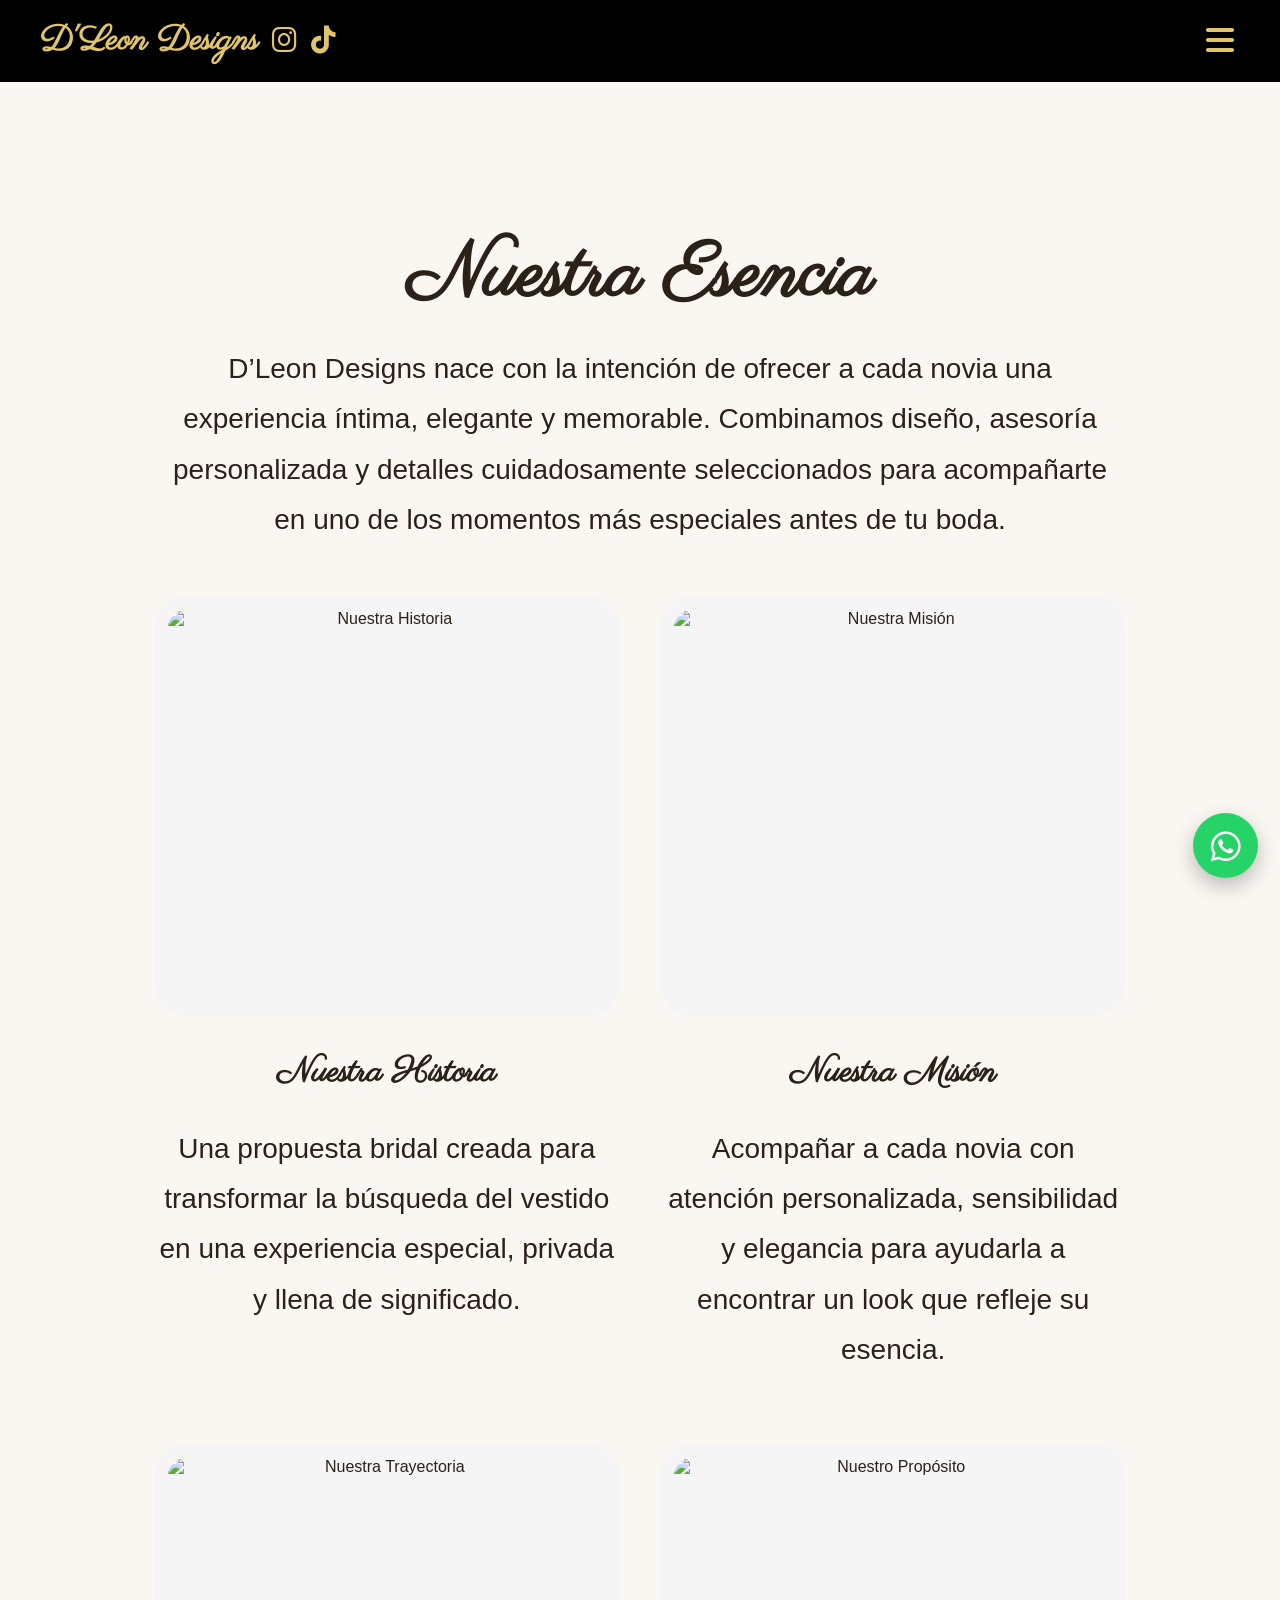
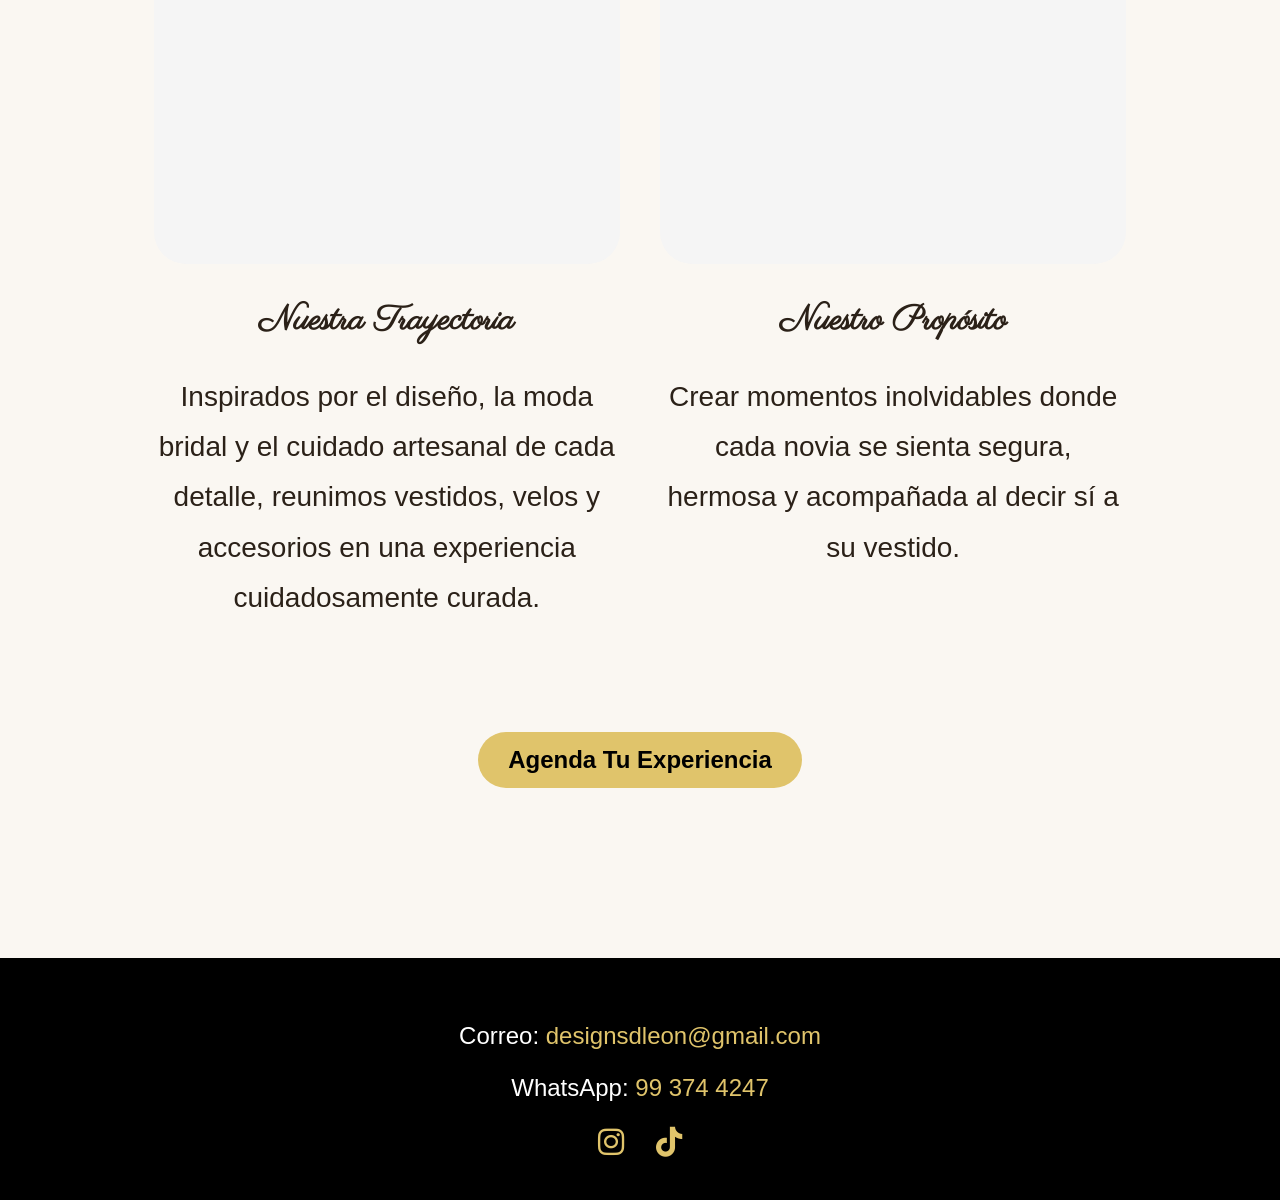
==== about.html @ bb973380 "Create about.html" ====
<!DOCTYPE html>
<html lang="es">
<head>

  <title>Nuestra Esencia | D'Leon Designs</title>

  <link rel="stylesheet" href="style.css">

  <link href="https://fonts.googleapis.com/css2?family=Great+Vibes&family=Parisienne&display=swap" rel="stylesheet">

  <link rel="stylesheet"
  href="https://cdnjs.cloudflare.com/ajax/libs/font-awesome/6.5.1/css/all.min.css">

  <link rel="icon"
  href='data:image/svg+xml,<svg xmlns="http://www.w3.org/2000/svg" viewBox="0 0 100 100"><text y=".9em" font-size="90">💍</text></svg>'>

</head>

<body>

<nav>

  <div class="logo-area">

    <a href="index.html" class="logo">D'Leon Designs</a>

    <a class="top-social-icon"
       href="https://www.instagram.com/designsdleon/"
       target="_blank">

      <i class="fa-brands fa-instagram"></i>
    </a>

    <a class="top-social-icon"
       href="https://www.tiktok.com/@dleondesigns"
       target="_blank">

      <i class="fa-brands fa-tiktok"></i>
    </a>

  </div>

  <button class="menu-toggle" onclick="toggleMenu()">
    <i class="fa-solid fa-bars"></i>
  </button>

  <div class="nav-menu" id="navMenu">
    <a href="dresses.html">Vestidos</a>
    <a href="veils.html">Velos</a>
    <a href="accessories.html">Accesorios</a>
    <a href="services.html">Servicios</a>
    <a href="about.html">Nuestra Esencia</a>
    <a href="contact.html">Contacto</a>
  </div>

</nav>

<section class="section">

  <h1>Nuestra Esencia</h1>

  <p style="max-width: 950px; margin: 0 auto 50px auto;">

    D’Leon Designs nace con la intención de ofrecer a cada novia una experiencia íntima,
    elegante y memorable. Combinamos diseño, asesoría personalizada y detalles cuidadosamente
    seleccionados para acompañarte en uno de los momentos más especiales antes de tu boda.

  </p>

  <div class="grid">

    <!-- HISTORIA -->

    <div class="card">

      <img src="images/historia.jpg"
           class="home-card-img"
           alt="Nuestra Historia">

      <h3>Nuestra Historia</h3>

      <p>
        Una propuesta bridal creada para transformar la búsqueda del vestido
        en una experiencia especial, privada y llena de significado.
      </p>

    </div>

    <!-- MISION -->

    <div class="card">

      <img src="images/mision.jpg"
           class="home-card-img"
           alt="Nuestra Misión">

      <h3>Nuestra Misión</h3>

      <p>
        Acompañar a cada novia con atención personalizada, sensibilidad y elegancia
        para ayudarla a encontrar un look que refleje su esencia.
      </p>

    </div>

    <!-- TRAYECTORIA -->

    <div class="card">

      <img src="images/trayectoria.jpg"
           class="home-card-img"
           alt="Nuestra Trayectoria">

      <h3>Nuestra Trayectoria</h3>

      <p>
        Inspirados por el diseño, la moda bridal y el cuidado artesanal de cada detalle,
        reunimos vestidos, velos y accesorios en una experiencia cuidadosamente curada.
      </p>

    </div>

    <!-- PROPOSITO -->

    <div class="card">

      <img src="images/proposito.jpg"
           class="home-card-img"
           alt="Nuestro Propósito">

      <h3>Nuestro Propósito</h3>

      <p>
        Crear momentos inolvidables donde cada novia se sienta segura,
        hermosa y acompañada al decir sí a su vestido.
      </p>

    </div>

  </div>

  <div style="margin-top: 70px;">

    <a class="btn"
       href="services.html">

      Agenda Tu Experiencia
    </a>

  </div>

</section>

<footer>

  <p>
    Correo:
    <a href="mailto:designsdleon@gmail.com">
      designsdleon@gmail.com
    </a>
  </p>

  <p>
    WhatsApp:
    <a href="https://wa.me/593993744247?text=Hola%2C%20estoy%20interesada%20en%20recibir%20m%C3%A1s%20informaci%C3%B3n%20sobre%20D%27Leon%20Designs."
       target="_blank">

      99 374 4247
    </a>
  </p>

  <div class="footer-socials">

    <a href="https://www.instagram.com/designsdleon/"
       target="_blank">

      <i class="fa-brands fa-instagram"></i>
    </a>

    <a href="https://www.tiktok.com/@dleondesigns"
       target="_blank">

      <i class="fa-brands fa-tiktok"></i>
    </a>

  </div>

</footer>

<a class="floating-whatsapp"
   href="https://wa.me/593993744247?text=Hola%2C%20estoy%20interesada%20en%20recibir%20m%C3%A1s%20informaci%C3%B3n%20sobre%20D%27Leon%20Designs."
   target="_blank">

  <i class="fa-brands fa-whatsapp"></i>

</a>

<script>
  function toggleMenu() {
    document.getElementById("navMenu").classList.toggle("show-menu");
  }
</script>

</body>
</html>
---- style.css ----
body {
  margin: 0;
  font-family: "Century Gothic", CenturyGothic, AppleGothic, sans-serif;
  background: #faf7f2;
  color: #2b2118;
}

.home-page {
  font-family: "Parisienne", "Great Vibes", cursive;
}

nav {
  background: #000000;
  padding: 18px 40px;
  display: flex;
  justify-content: space-between;
  align-items: center;
  flex-wrap: wrap;
  position: relative;
  z-index: 1000;
}

.logo-area {
  display: flex;
  align-items: center;
  gap: 14px;
}

.logo {
  color: #e0c46b;
  font-size: 34px;
  font-weight: bold;
  font-family: "Parisienne", "Great Vibes", cursive;
  text-decoration: none;
}

.top-social-icon {
  color: #e0c46b;
  font-size: 28px;
  transition: color 0.3s ease;
}

.top-social-icon:hover {
  color: white;
}

.menu-toggle {
  background: none;
  border: none;
  color: #e0c46b;
  font-size: 32px;
  cursor: pointer;
  transition: transform 0.3s ease;
}

.menu-toggle:hover {
  transform: scale(1.08);
}

/* FLOATING POPUP MENU */

.nav-menu {
  display: none;
  position: absolute;
  top: 78px;
  right: 40px;
  background: #000000;
  border: 1px solid #e0c46b;
  border-radius: 24px;
  padding: 24px 38px;
  text-align: center;
  z-index: 2000;
  box-shadow: 0 15px 35px rgba(0,0,0,0.35);
  min-width: 240px;
}

.nav-menu a {
  display: block;
  color: white;
  text-decoration: none;
  font-size: 30px;
  margin: 16px 0;
  font-family: "Parisienne", "Great Vibes", cursive;
  transition: color 0.3s ease;
}

.nav-menu a:hover {
  color: #e0c46b;
}

.show-menu {
  display: block;
}

.hero {
  height: 85vh;
  background:
    linear-gradient(rgba(0,0,0,.45), rgba(0,0,0,.45)),
    url("images/weddingdressbackground.jpg");
  background-size: cover;
  background-position: center 8%;
  background-repeat: no-repeat;
  display: flex;
  align-items: center;
  justify-content: center;
  text-align: center;
  color: white;
}

.hero-box {
  max-width: 850px;
  padding: 20px;
}

h1 {
  font-size: 76px;
  margin-bottom: 15px;
  font-family: "Parisienne", "Great Vibes", cursive;
}

h2 {
  font-size: 52px;
  margin-bottom: 20px;
  font-family: "Parisienne", "Great Vibes", cursive;
}

h3 {
  font-size: 34px;
  margin-bottom: 10px;
  font-family: "Parisienne", "Great Vibes", cursive;
}

.subtitle {
  font-size: 34px;
  margin-bottom: 35px;
  font-family: "Parisienne", "Great Vibes", cursive;
}

.section {
  padding: 80px 12%;
  text-align: center;
}

.section p {
  font-size: 28px;
  line-height: 1.8;
}

.about-container {
  margin: 60px auto 70px;
  max-width: 850px;
  text-align: center;
}

.about-title {
  font-family: "Great Vibes", "Parisienne", cursive;
  font-size: 70px;
  color: #e0c46b;
  margin-bottom: 25px;
  font-weight: normal;
}

.about-text {
  font-size: 30px;
  line-height: 1.8;
  color: #2b2118;
  margin-bottom: 20px;
}

.grid,
.home-grid {
  display: grid;
  grid-template-columns: repeat(2, 1fr);
  gap: 40px;
  margin-top: 45px;
}

.home-card-centered {
  grid-column: 1 / 3;
  width: 50%;
  justify-self: center;
}

.card {
  background: transparent;
  border-radius: 32px;
  overflow: hidden;
  transition: transform 0.3s ease;
}

.card:hover {
  transform: translateY(-5px);
}

.card-img {
  width: 100%;
  height: 500px;
  object-fit: cover;
  object-position: center top;
  border-radius: 32px;
  overflow: hidden;
  margin-bottom: 18px;
  transition: transform 0.4s ease;
  display: block;
  background-color: #f5f5f5;
}

.home-card-img {
  width: 100%;
  height: 420px;
  object-fit: contain;
  object-position: center center;
  background-color: #f5f5f5;
  padding: 14px;
  box-sizing: border-box;
  border-radius: 32px;
  display: block;
}

.card img {
  border-radius: 32px;
}

.dress-image-wrap,
.flip-card {
  width: 100%;
  height: 500px;
  perspective: 1200px;
  border-radius: 32px;
  overflow: hidden;
  background-color: #f5f5f5;
}

.flip-inner {
  position: relative;
  width: 100%;
  height: 100%;
  transition: transform 0.8s ease;
  transform-style: preserve-3d;
}

.flip-card:hover .flip-inner {
  transform: rotateY(180deg);
}

.flip-front,
.flip-back {
  position: absolute;
  inset: 0;
  width: 100%;
  height: 100%;
  border-radius: 32px;
  overflow: hidden;
  backface-visibility: hidden;
  -webkit-backface-visibility: hidden;
}

.flip-front {
  transform: rotateY(0deg);
}

.flip-back {
  transform: rotateY(180deg);
}

.flip-img {
  width: 100%;
  height: 100%;
  object-fit: contain;
  object-position: center center;
  background-color: #f5f5f5;
  border-radius: 32px;
  display: block;
}

.card-link,
.card-link:visited,
.card-link:hover,
.card-link:active {
  text-decoration: none;
  color: inherit;
  display: block;
}

.card-link h3,
.card-link p {
  text-decoration: none !important;
  color: #2b2118;
  border-bottom: none !important;
}

.card-link h3 {
  font-size: 34px;
  margin-bottom: 8px;
}

.card-link p {
  font-size: 26px;
}

.card-link:hover h3 {
  color: #e0c46b;
}

.image-placeholder {
  height: 500px;
  background: #e8ded3;
  border: 2px dashed #b89f84;
  display: flex;
  align-items: center;
  justify-content: center;
  color: #7a6756;
  margin-bottom: 18px;
  font-size: 26px;
  font-family: "Parisienne", "Great Vibes", cursive;
  border-radius: 32px;
  overflow: hidden;
}

.btn {
  background: #e0c46b;
  color: #000000;
  padding: 14px 30px;
  text-decoration: none;
  border-radius: 40px;
  font-weight: bold;
  display: inline-block;
  margin: 10px;
  font-size: 24px;
  font-family: "Century Gothic", CenturyGothic, AppleGothic, sans-serif;
  transition:
    background 0.3s ease,
    transform 0.3s ease;
}

.btn:hover {
  background: #d4af37;
  transform: translateY(-2px);
}

footer {
  background: #000000;
  color: white;
  text-align: center;
  padding: 40px;
  margin-top: 80px;
}

footer p {
  font-size: 24px;
}

footer a {
  color: #e0c46b;
  text-decoration: none;
}

.footer-socials {
  margin-top: 20px;
}

.footer-socials a {
  color: #e0c46b;
  font-size: 30px;
  margin: 0 12px;
  transition: color 0.3s ease;
}

.footer-socials a:hover {
  color: white;
}

.floating-whatsapp {
  position: fixed;
  bottom: 22px;
  right: 22px;
  background: #25D366;
  color: white;
  width: 65px;
  height: 65px;
  border-radius: 50%;
  display: flex;
  align-items: center;
  justify-content: center;
  text-decoration: none;
  font-size: 34px;
  box-shadow: 0 8px 20px rgba(0,0,0,.25);
  z-index: 999;
  transition:
    transform 0.3s ease,
    background 0.3s ease;
}

.floating-whatsapp:hover {
  transform: scale(1.08);
  background: #1ebe5d;
}

.flip-note {
  font-size: 20px;
  color: #7a6756;
  margin-top: 10px;
}

.social-section {
  margin-top: 80px;
}

.social-icons {
  display: flex;
  justify-content: center;
  gap: 30px;
  margin-top: 20px;
}

.social-icons a {
  color: #000000;
  font-size: 48px;
  transition: color 0.3s ease;
}

.social-icons a:hover {
  color: #e0c46b;
}

.contact-card-centered {
  grid-column: 1 / 3;
  width: 50%;
  justify-self: center;
}

@media (max-width: 700px) {

  nav {
    text-align: center;
    justify-content: center;
    padding: 15px;
  }

  .logo-area {
    width: 100%;
    justify-content: center;
    margin-bottom: 10px;
  }

  .menu-toggle {
    margin-top: 8px;
  }

  .nav-menu {
    top: 85px;
    right: 50%;
    transform: translateX(50%);
    width: 72%;
    padding: 24px 20px;
  }

  .nav-menu a {
    font-size: 26px;
    margin: 14px 0;
  }

  .hero {
    background-position: center 5%;
  }

  h1 {
    font-size: 52px;
  }

  h2 {
    font-size: 42px;
  }

  h3 {
    font-size: 30px;
  }

  .subtitle {
    font-size: 28px;
  }

  .section {
    padding: 60px 8%;
  }

  .section p {
    font-size: 24px;
  }

  .grid,
  .home-grid {
    grid-template-columns: 1fr;
    gap: 35px;
  }

  .home-card-centered,
  .contact-card-centered {
    grid-column: auto;
    width: 100%;
  }

  .card-img,
  .home-card-img,
  .flip-inner,
  .flip-card,
  .image-placeholder {
    height: 380px;
  }

  .about-title {
    font-size: 56px;
  }

  .about-text {
    font-size: 24px;
  }

  .btn {
    display: block;
    width: fit-content;
    margin: 12px auto;
    font-size: 18px;
  }

  .social-icons a {
    font-size: 40px;
  }

  .floating-whatsapp {
    width: 58px;
    height: 58px;
    font-size: 30px;
  }
}
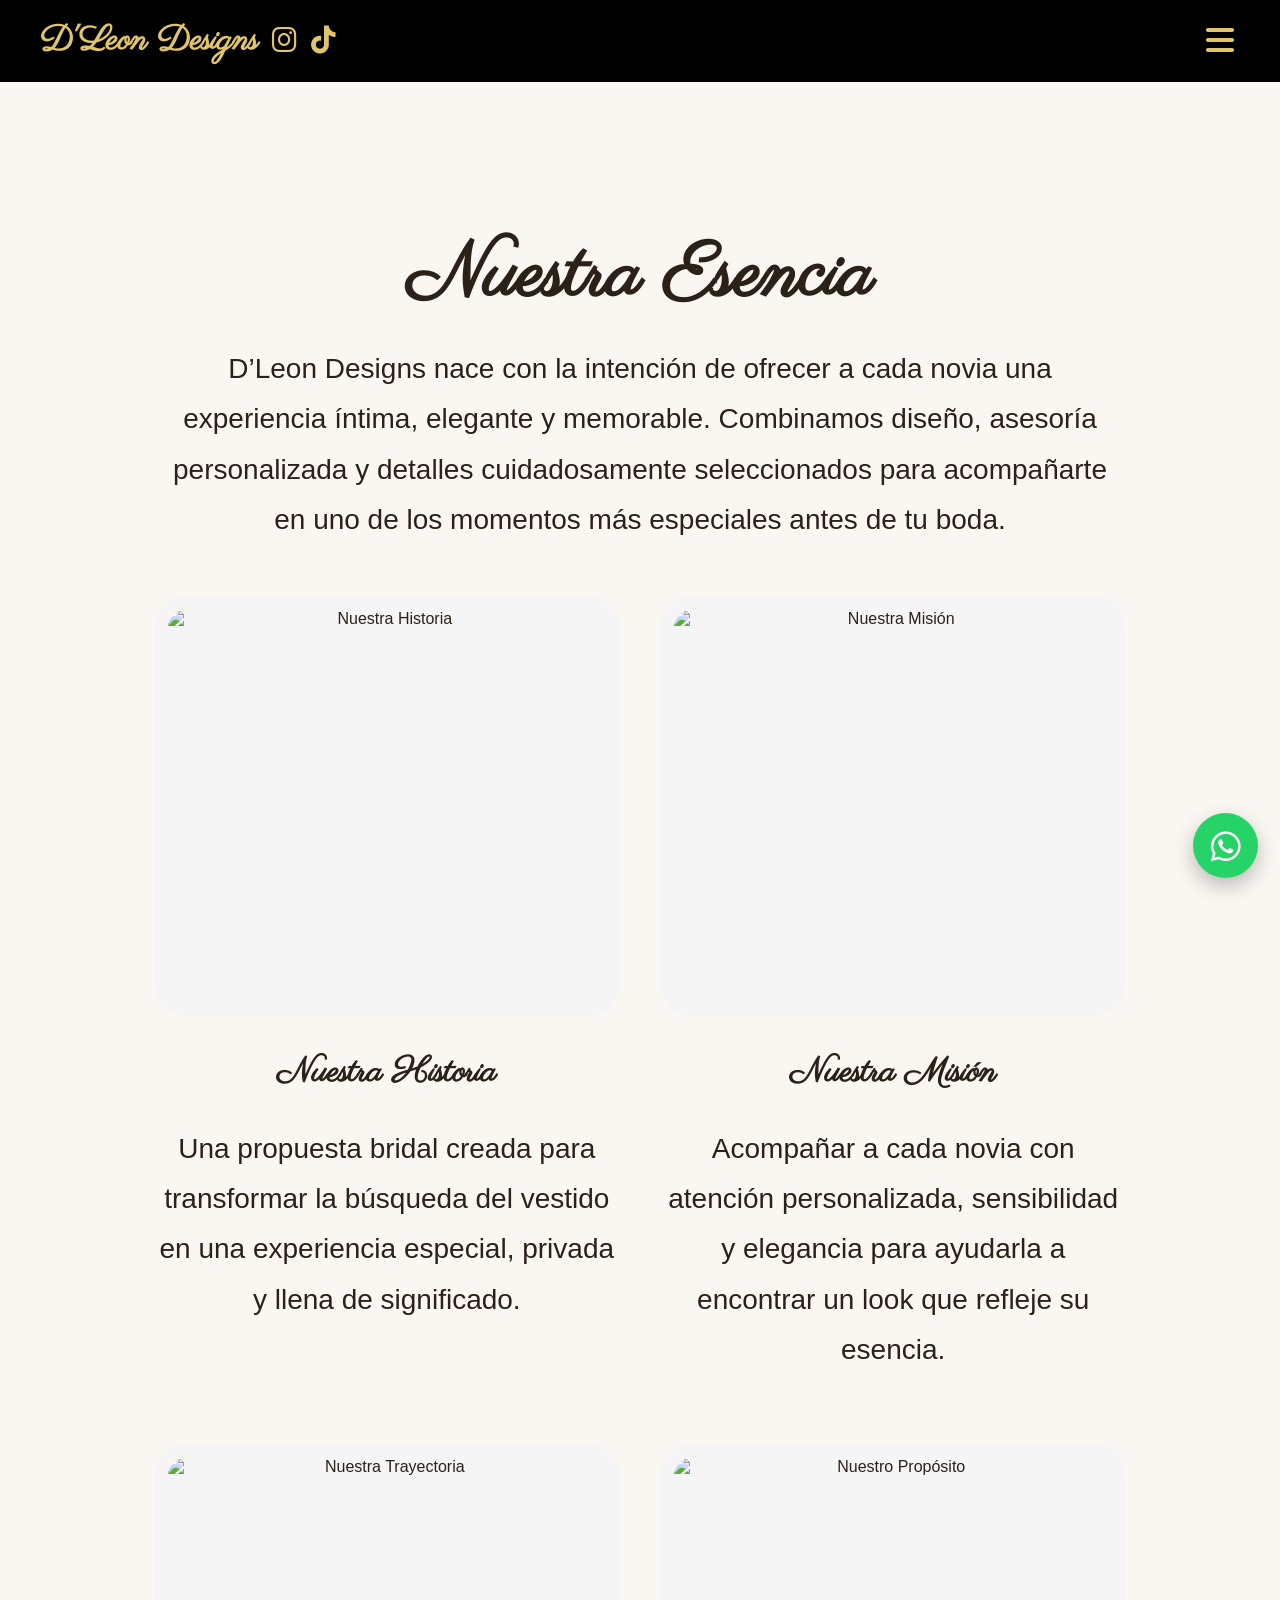
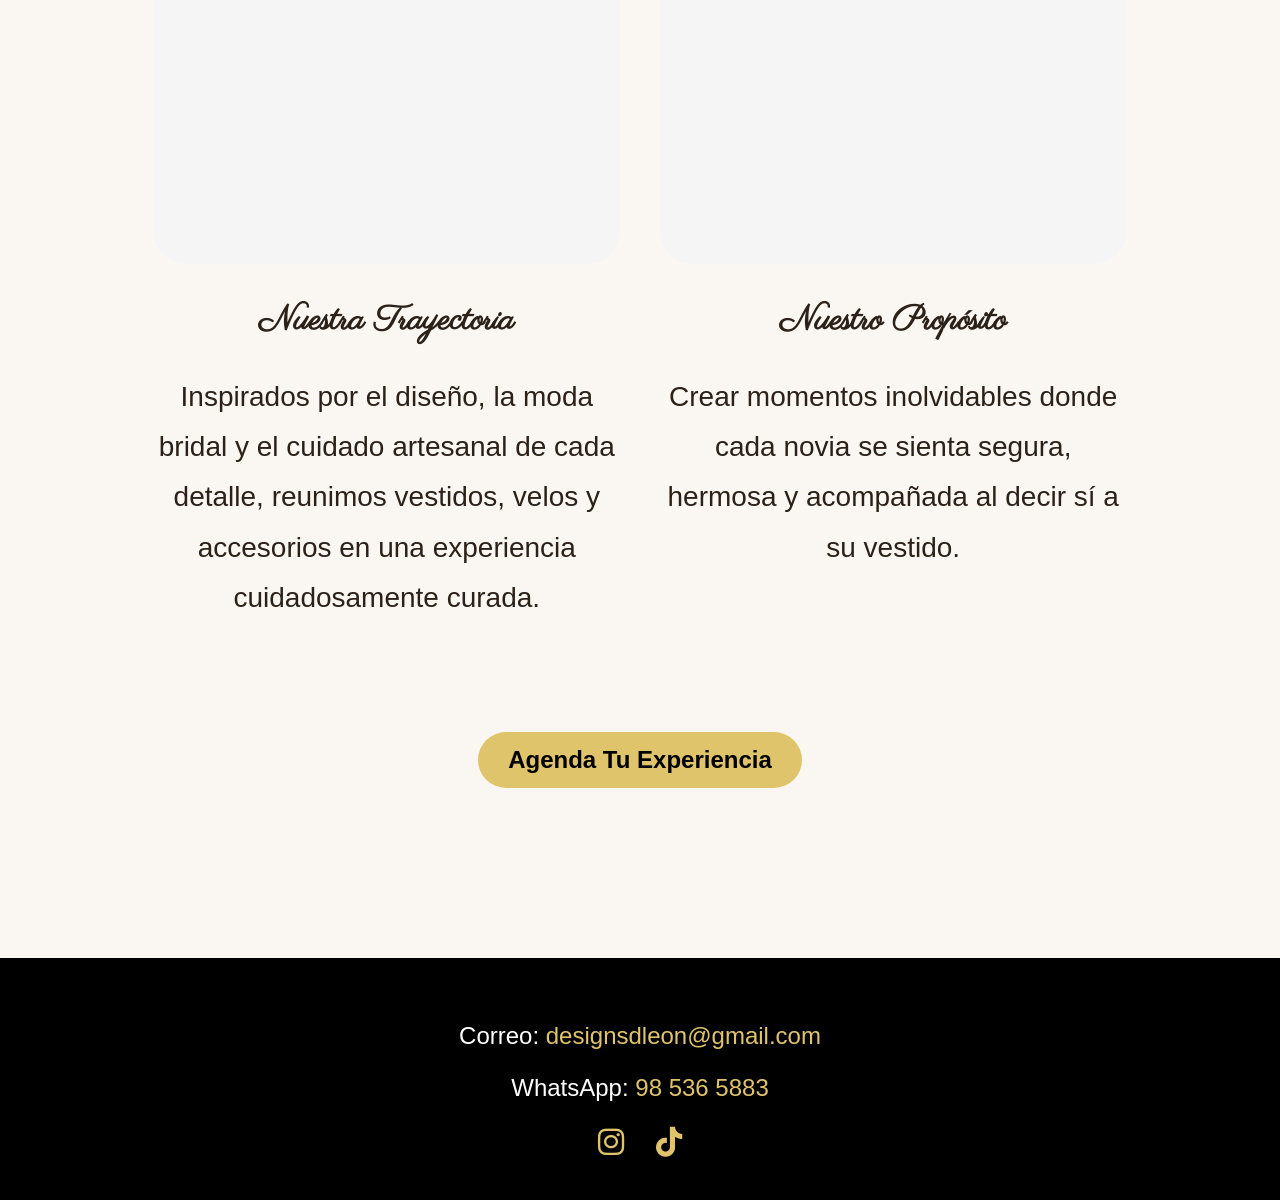
==== commit 6c342d8b: "Update about.html" ====
--- a/about.html
+++ b/about.html
@@ -29,6 +29,7 @@
        target="_blank">
 
       <i class="fa-brands fa-instagram"></i>
+
     </a>
 
     <a class="top-social-icon"
@@ -36,21 +37,26 @@
        target="_blank">
 
       <i class="fa-brands fa-tiktok"></i>
+
     </a>
 
   </div>
 
   <button class="menu-toggle" onclick="toggleMenu()">
+
     <i class="fa-solid fa-bars"></i>
+
   </button>
 
   <div class="nav-menu" id="navMenu">
+
     <a href="dresses.html">Vestidos</a>
     <a href="veils.html">Velos</a>
     <a href="accessories.html">Accesorios</a>
     <a href="services.html">Servicios</a>
     <a href="about.html">Nuestra Esencia</a>
     <a href="contact.html">Contacto</a>
+
   </div>
 
 </nav>
@@ -145,6 +151,7 @@
        href="services.html">
 
       Agenda Tu Experiencia
+
     </a>
 
   </div>
@@ -153,20 +160,31 @@
 
 <footer>
 
-  <p>
+  <p style="font-family: 'Century Gothic', CenturyGothic, AppleGothic, sans-serif;">
+
     Correo:
-    <a href="mailto:designsdleon@gmail.com">
+
+    <a href="mailto:designsdleon@gmail.com"
+       style="font-family: 'Century Gothic', CenturyGothic, AppleGothic, sans-serif;">
+
       designsdleon@gmail.com
-    </a>
+
+    </a>
+
   </p>
 
-  <p>
+  <p style="font-family: 'Century Gothic', CenturyGothic, AppleGothic, sans-serif;">
+
     WhatsApp:
-    <a href="https://wa.me/593993744247?text=Hola%2C%20estoy%20interesada%20en%20recibir%20m%C3%A1s%20informaci%C3%B3n%20sobre%20D%27Leon%20Designs."
-       target="_blank">
-
-      99 374 4247
-    </a>
+
+    <a href="https://api.whatsapp.com/send?phone=5930985365883&text=Hola%2C%20estoy%20interesada%20en%20recibir%20m%C3%A1s%20informaci%C3%B3n%20sobre%20D%27Leon%20Designs."
+       target="_blank"
+       style="font-family: 'Century Gothic', CenturyGothic, AppleGothic, sans-serif;">
+
+      98 536 5883
+
+    </a>
+
   </p>
 
   <div class="footer-socials">
@@ -175,12 +193,14 @@
        target="_blank">
 
       <i class="fa-brands fa-instagram"></i>
+
     </a>
 
     <a href="https://www.tiktok.com/@dleondesigns"
        target="_blank">
 
       <i class="fa-brands fa-tiktok"></i>
+
     </a>
 
   </div>
@@ -188,7 +208,7 @@
 </footer>
 
 <a class="floating-whatsapp"
-   href="https://wa.me/593993744247?text=Hola%2C%20estoy%20interesada%20en%20recibir%20m%C3%A1s%20informaci%C3%B3n%20sobre%20D%27Leon%20Designs."
+   href="https://api.whatsapp.com/send?phone=5930985365883&text=Hola%2C%20estoy%20interesada%20en%20recibir%20m%C3%A1s%20informaci%C3%B3n%20sobre%20D%27Leon%20Designs."
    target="_blank">
 
   <i class="fa-brands fa-whatsapp"></i>
@@ -196,9 +216,13 @@
 </a>
 
 <script>
+
   function toggleMenu() {
+
     document.getElementById("navMenu").classList.toggle("show-menu");
+
   }
+
 </script>
 
 </body>
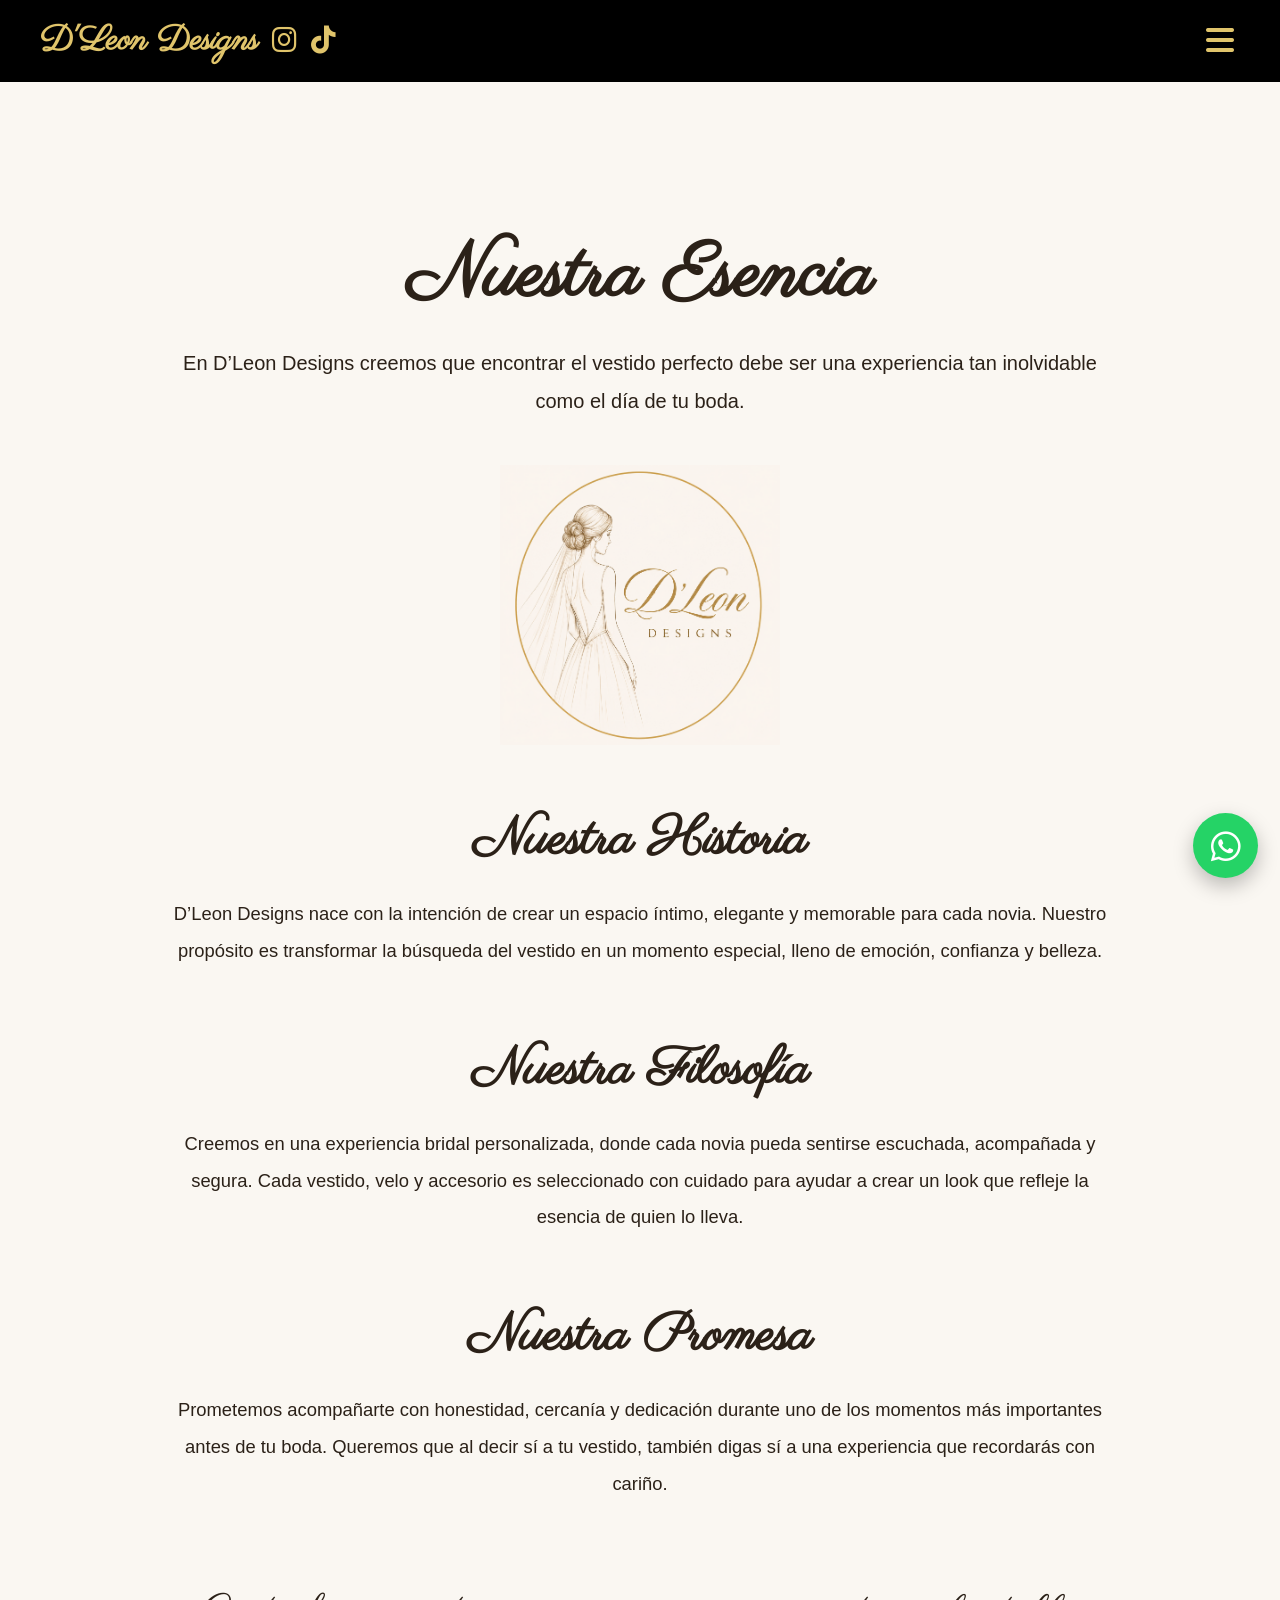
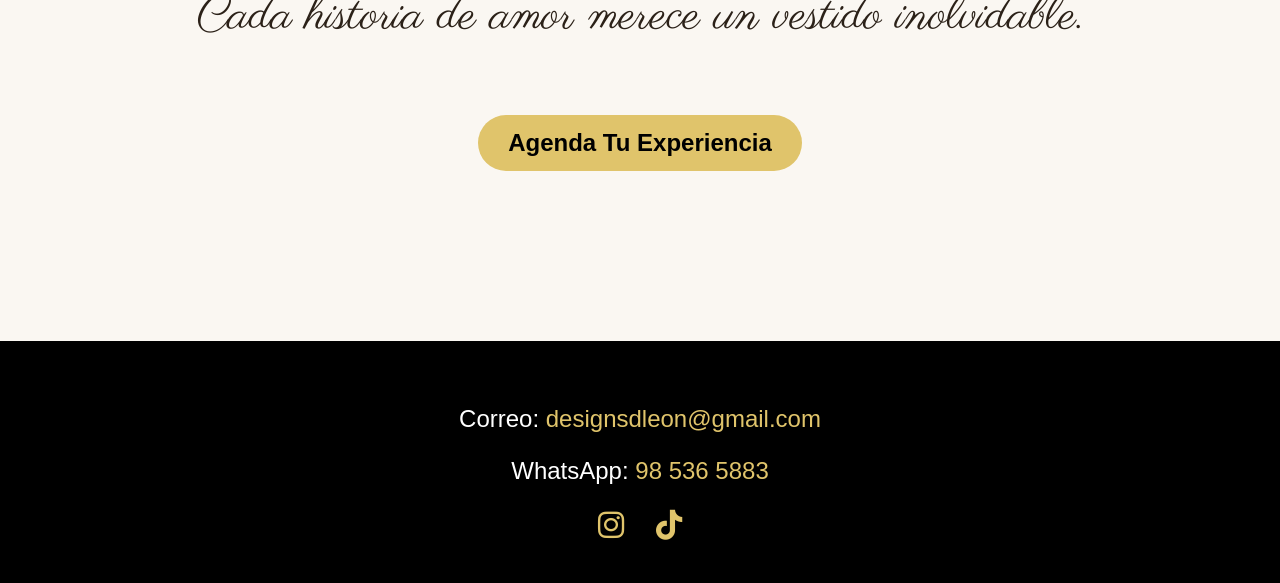
==== commit 3f68b56b: "Update about.html" ====
--- a/about.html
+++ b/about.html
@@ -4,19 +4,70 @@
 
   <title>Nuestra Esencia | D'Leon Designs</title>
 
+  <!-- Google Tag Manager -->
+  <script>
+    (function(w,d,s,l,i){
+      w[l]=w[l]||[];
+      w[l].push({
+        'gtm.start': new Date().getTime(),
+        event:'gtm.js'
+      });
+
+      var f=d.getElementsByTagName(s)[0],
+      j=d.createElement(s),
+      dl=l!='dataLayer' ? '&l='+l : '';
+
+      j.async=true;
+      j.src='https://www.googletagmanager.com/gtm.js?id='+i+dl;
+
+      f.parentNode.insertBefore(j,f);
+
+    })(window,document,'script','dataLayer','GTM-MMBTLQ2B');
+  </script>
+  <!-- End Google Tag Manager -->
+
   <link rel="stylesheet" href="style.css">
 
-  <link href="https://fonts.googleapis.com/css2?family=Great+Vibes&family=Parisienne&display=swap" rel="stylesheet">
+  <!-- Google tag (gtag.js) -->
+  <script async src="https://www.googletagmanager.com/gtag/js?id=G-RLLWJSPPRX"></script>
+
+  <script>
+    window.dataLayer = window.dataLayer || [];
+
+    function gtag(){
+      dataLayer.push(arguments);
+    }
+
+    gtag('js', new Date());
+
+    gtag('config', 'G-RLLWJSPPRX');
+  </script>
+
+  <link href="https://fonts.googleapis.com/css2?family=Great+Vibes&family=Parisienne&display=swap"
+        rel="stylesheet">
 
   <link rel="stylesheet"
   href="https://cdnjs.cloudflare.com/ajax/libs/font-awesome/6.5.1/css/all.min.css">
 
   <link rel="icon"
-  href='data:image/svg+xml,<svg xmlns="http://www.w3.org/2000/svg" viewBox="0 0 100 100"><text y=".9em" font-size="90">💍</text></svg>'>
+  href='data:image/svg+xml,<svg xmlns="http://www.w3.org/2000/svg"
+  viewBox="0 0 100 100"><text y=".9em"
+  font-size="90">💍</text></svg>'>
 
 </head>
 
 <body>
+
+<!-- Google Tag Manager (noscript) -->
+<noscript>
+  <iframe
+    src="https://www.googletagmanager.com/ns.html?id=GTM-MMBTLQ2B"
+    height="0"
+    width="0"
+    style="display:none;visibility:hidden">
+  </iframe>
+</noscript>
+<!-- End Google Tag Manager (noscript) -->
 
 <nav>
 
@@ -65,87 +116,61 @@
 
   <h1>Nuestra Esencia</h1>
 
-  <p style="max-width: 950px; margin: 0 auto 50px auto;">
-
-    D’Leon Designs nace con la intención de ofrecer a cada novia una experiencia íntima,
-    elegante y memorable. Combinamos diseño, asesoría personalizada y detalles cuidadosamente
-    seleccionados para acompañarte en uno de los momentos más especiales antes de tu boda.
-
-  </p>
-
-  <div class="grid">
-
-    <!-- HISTORIA -->
-
-    <div class="card">
-
-      <img src="images/historia.jpg"
-           class="home-card-img"
-           alt="Nuestra Historia">
-
-      <h3>Nuestra Historia</h3>
-
-      <p>
-        Una propuesta bridal creada para transformar la búsqueda del vestido
-        en una experiencia especial, privada y llena de significado.
+  <p style="max-width: 950px; margin: 0 auto 35px auto; font-size: 1.25rem; line-height: 1.9;">
+    En D’Leon Designs creemos que encontrar el vestido perfecto debe ser una experiencia tan inolvidable como el día de tu boda.
+  </p>
+
+  <a href="index.html">
+    <img src="images/D'Leon Designs Logo.png"
+         alt="D'Leon Designs Logo"
+         style="width: 280px; max-width: 85%; display: block; margin: 45px auto 60px auto;">
+  </a>
+
+  <div style="max-width: 950px; margin: 0 auto;">
+
+    <div style="margin-bottom: 65px;">
+
+      <h2>Nuestra Historia</h2>
+
+      <p style="font-size: 1.15rem; line-height: 2;">
+        D’Leon Designs nace con la intención de crear un espacio íntimo, elegante y memorable
+        para cada novia. Nuestro propósito es transformar la búsqueda del vestido en un momento
+        especial, lleno de emoción, confianza y belleza.
       </p>
 
     </div>
 
-    <!-- MISION -->
-
-    <div class="card">
-
-      <img src="images/mision.jpg"
-           class="home-card-img"
-           alt="Nuestra Misión">
-
-      <h3>Nuestra Misión</h3>
-
-      <p>
-        Acompañar a cada novia con atención personalizada, sensibilidad y elegancia
-        para ayudarla a encontrar un look que refleje su esencia.
+    <div style="margin-bottom: 65px;">
+
+      <h2>Nuestra Filosofía</h2>
+
+      <p style="font-size: 1.15rem; line-height: 2;">
+        Creemos en una experiencia bridal personalizada, donde cada novia pueda sentirse escuchada,
+        acompañada y segura. Cada vestido, velo y accesorio es seleccionado con cuidado para ayudar
+        a crear un look que refleje la esencia de quien lo lleva.
       </p>
 
     </div>
 
-    <!-- TRAYECTORIA -->
-
-    <div class="card">
-
-      <img src="images/trayectoria.jpg"
-           class="home-card-img"
-           alt="Nuestra Trayectoria">
-
-      <h3>Nuestra Trayectoria</h3>
-
-      <p>
-        Inspirados por el diseño, la moda bridal y el cuidado artesanal de cada detalle,
-        reunimos vestidos, velos y accesorios en una experiencia cuidadosamente curada.
+    <div style="margin-bottom: 65px;">
+
+      <h2>Nuestra Promesa</h2>
+
+      <p style="font-size: 1.15rem; line-height: 2;">
+        Prometemos acompañarte con honestidad, cercanía y dedicación durante uno de los momentos
+        más importantes antes de tu boda. Queremos que al decir sí a tu vestido, también digas sí
+        a una experiencia que recordarás con cariño.
       </p>
 
     </div>
 
-    <!-- PROPOSITO -->
-
-    <div class="card">
-
-      <img src="images/proposito.jpg"
-           class="home-card-img"
-           alt="Nuestro Propósito">
-
-      <h3>Nuestro Propósito</h3>
-
-      <p>
-        Crear momentos inolvidables donde cada novia se sienta segura,
-        hermosa y acompañada al decir sí a su vestido.
-      </p>
-
-    </div>
-
-  </div>
-
-  <div style="margin-top: 70px;">
+  </div>
+
+  <p style="font-family: 'Parisienne', cursive; font-size: 3rem; max-width: 900px; margin: 80px auto 55px auto; line-height: 1.4;">
+    Cada historia de amor merece un vestido inolvidable.
+  </p>
+
+  <div style="margin-top: 40px;">
 
     <a class="btn"
        href="services.html">
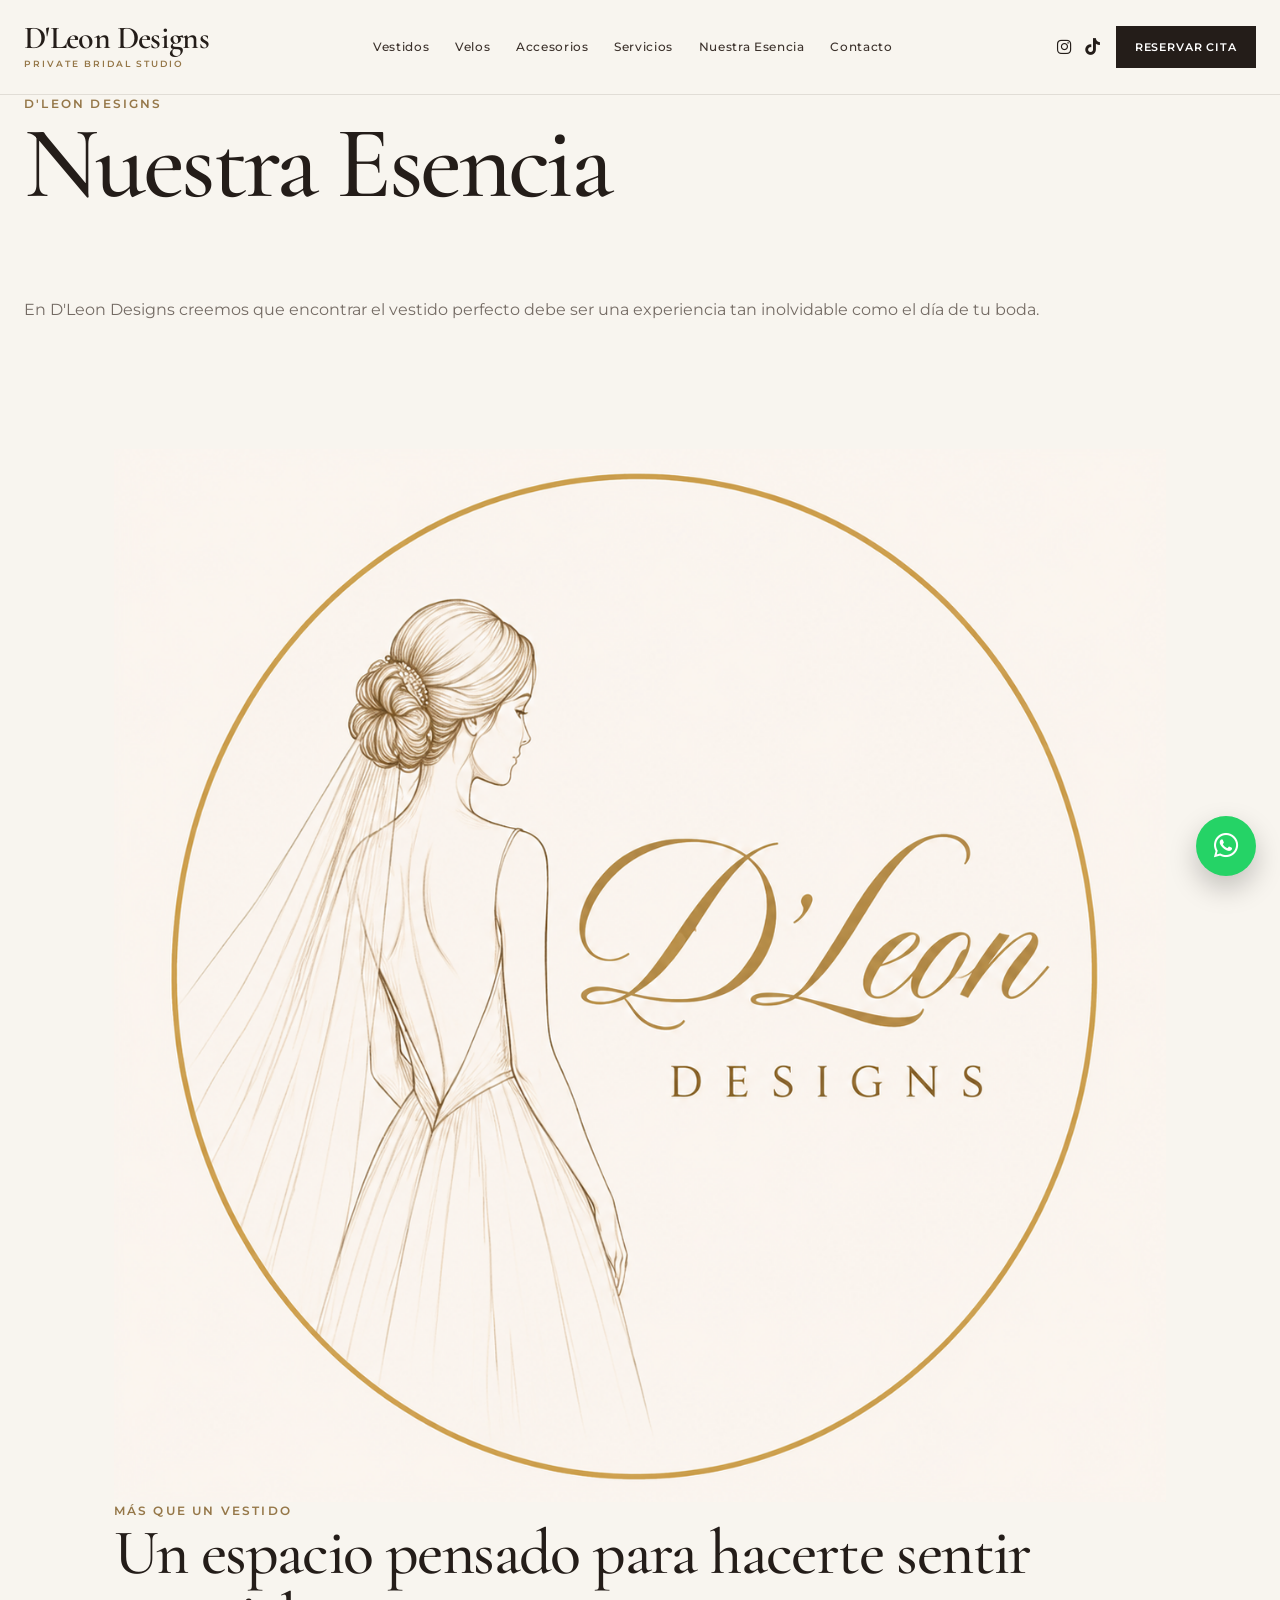
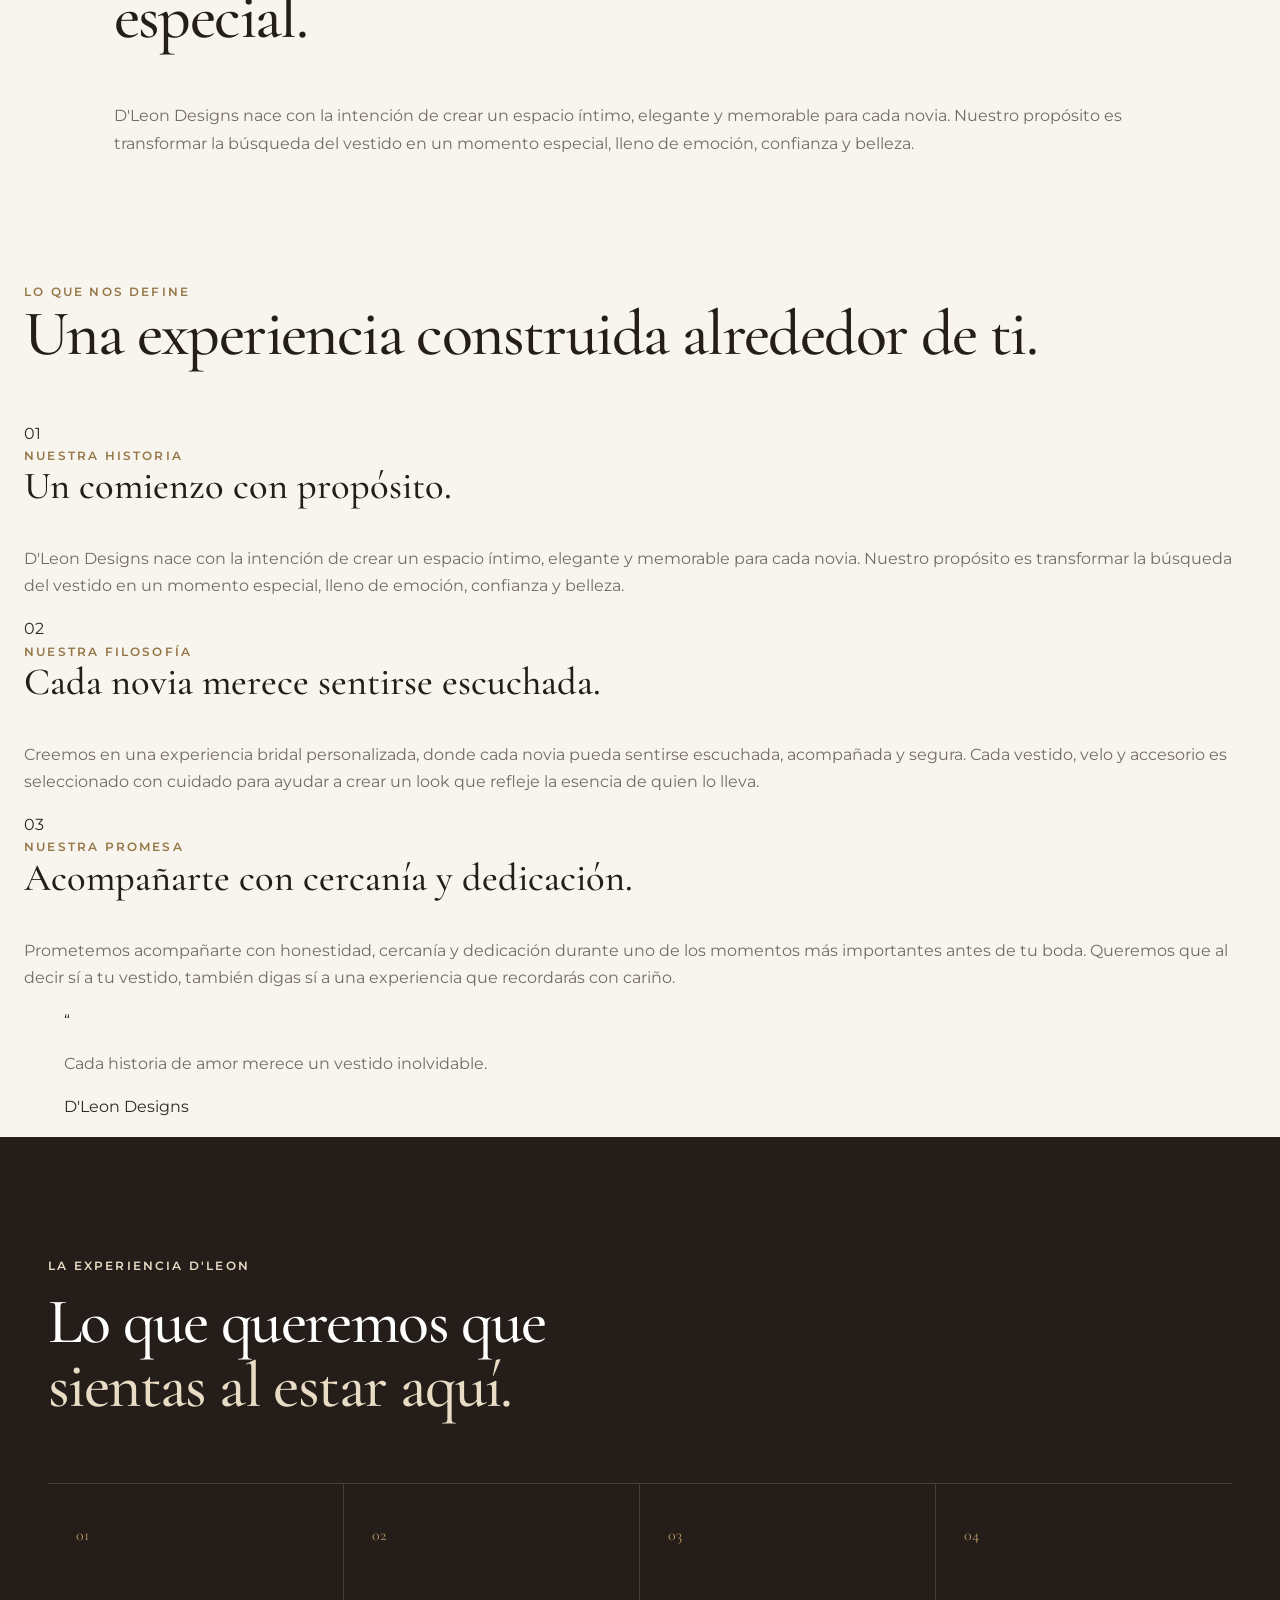
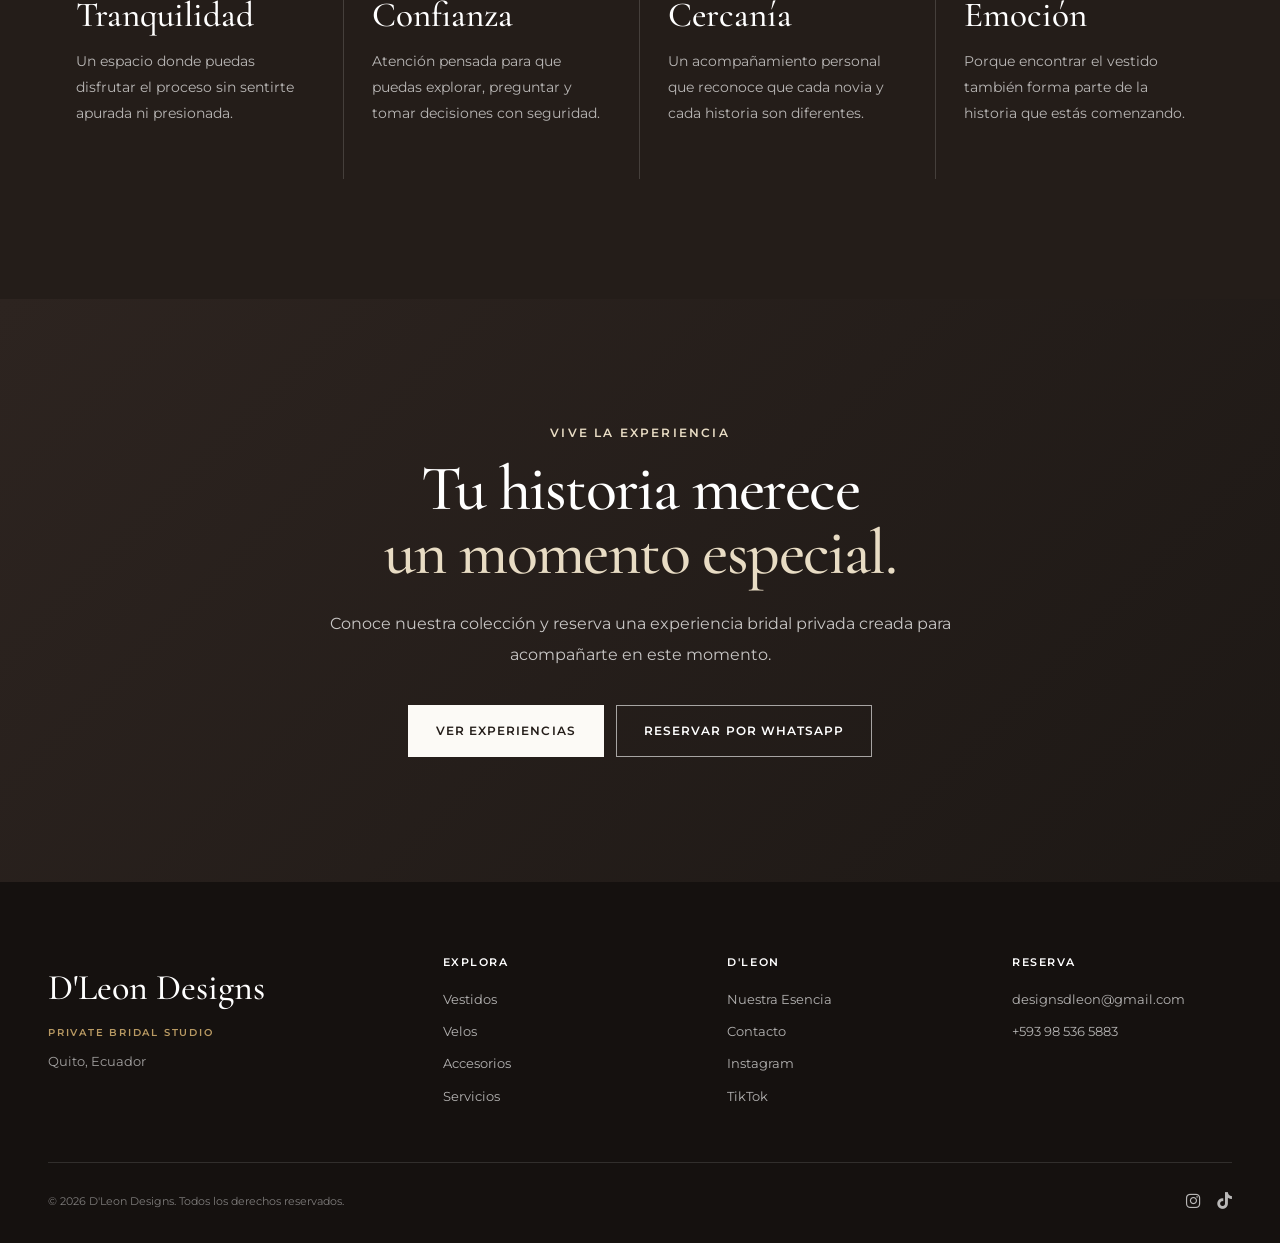
==== commit 11e7ed35: "Update about.html" ====
--- a/about.html
+++ b/about.html
@@ -1,38 +1,120 @@
 <!DOCTYPE html>
 <html lang="es">
+
 <head>
 
-  <title>Nuestra Esencia | D'Leon Designs</title>
-
-  <!-- Google Tag Manager -->
+  <!-- =====================================================
+       BASIC META
+  ====================================================== -->
+
+  <meta charset="UTF-8">
+
+  <meta
+    name="viewport"
+    content="width=device-width, initial-scale=1.0"
+  >
+
+  <title>Nuestra Esencia | D'Leon Designs Quito</title>
+
+  <meta
+    name="description"
+    content="Conoce la esencia de D'Leon Designs, una experiencia bridal privada en Quito creada para acompañar a cada novia con elegancia, cercanía y atención personalizada."
+  >
+
+
+  <!-- =====================================================
+       FAVICON
+  ====================================================== -->
+
+  <link
+    rel="icon"
+    href="data:image/svg+xml,<svg xmlns='http://www.w3.org/2000/svg' viewBox='0 0 100 100'><text y='.9em' font-size='90'>💍</text></svg>"
+  >
+
+
+  <!-- =====================================================
+       FONTS
+  ====================================================== -->
+
+  <link
+    rel="preconnect"
+    href="https://fonts.googleapis.com"
+  >
+
+  <link
+    rel="preconnect"
+    href="https://fonts.gstatic.com"
+    crossorigin
+  >
+
+  <link
+    href="https://fonts.googleapis.com/css2?family=Cormorant+Garamond:wght@400;500;600&family=Montserrat:wght@300;400;500;600&display=swap"
+    rel="stylesheet"
+  >
+
+
+  <!-- =====================================================
+       ICONS
+  ====================================================== -->
+
+  <link
+    rel="stylesheet"
+    href="https://cdnjs.cloudflare.com/ajax/libs/font-awesome/6.5.1/css/all.min.css"
+  >
+
+
+  <!-- =====================================================
+       MAIN STYLESHEET
+  ====================================================== -->
+
+  <link
+    rel="stylesheet"
+    href="style.css"
+  >
+
+
+  <!-- =====================================================
+       GOOGLE TAG MANAGER
+  ====================================================== -->
+
   <script>
     (function(w,d,s,l,i){
+
       w[l]=w[l]||[];
+
       w[l].push({
         'gtm.start': new Date().getTime(),
         event:'gtm.js'
       });
 
       var f=d.getElementsByTagName(s)[0],
-      j=d.createElement(s),
-      dl=l!='dataLayer' ? '&l='+l : '';
+          j=d.createElement(s),
+          dl=l!='dataLayer'?'&l='+l:'';
 
       j.async=true;
-      j.src='https://www.googletagmanager.com/gtm.js?id='+i+dl;
+
+      j.src=
+        'https://www.googletagmanager.com/gtm.js?id='+i+dl;
 
       f.parentNode.insertBefore(j,f);
 
     })(window,document,'script','dataLayer','GTM-MMBTLQ2B');
   </script>
-  <!-- End Google Tag Manager -->
-
-  <link rel="stylesheet" href="style.css">
-
-  <!-- Google tag (gtag.js) -->
-  <script async src="https://www.googletagmanager.com/gtag/js?id=G-RLLWJSPPRX"></script>
+
+
+  <!-- =====================================================
+       GOOGLE ANALYTICS
+  ====================================================== -->
+
+  <script
+    async
+    src="https://www.googletagmanager.com/gtag/js?id=G-RLLWJSPPRX"
+  ></script>
 
   <script>
-    window.dataLayer = window.dataLayer || [];
+
+    window.dataLayer =
+      window.dataLayer || [];
 
     function gtag(){
       dataLayer.push(arguments);
@@ -40,215 +122,822 @@
 
     gtag('js', new Date());
 
-    gtag('config', 'G-RLLWJSPPRX');
+    gtag(
+      'config',
+      'G-RLLWJSPPRX'
+    );
+
   </script>
 
-  <link href="https://fonts.googleapis.com/css2?family=Great+Vibes&family=Parisienne&display=swap"
-        rel="stylesheet">
-
-  <link rel="stylesheet"
-  href="https://cdnjs.cloudflare.com/ajax/libs/font-awesome/6.5.1/css/all.min.css">
-
-  <link rel="icon"
-  href='data:image/svg+xml,<svg xmlns="http://www.w3.org/2000/svg"
-  viewBox="0 0 100 100"><text y=".9em"
-  font-size="90">💍</text></svg>'>
-
 </head>
 
-<body>
-
-<!-- Google Tag Manager (noscript) -->
+
+<body class="about-page">
+
+
+<!-- =========================================================
+     GOOGLE TAG MANAGER — NOSCRIPT
+========================================================= -->
+
 <noscript>
+
   <iframe
     src="https://www.googletagmanager.com/ns.html?id=GTM-MMBTLQ2B"
     height="0"
     width="0"
-    style="display:none;visibility:hidden">
-  </iframe>
+    style="display:none;visibility:hidden"
+  ></iframe>
+
 </noscript>
-<!-- End Google Tag Manager (noscript) -->
-
-<nav>
-
-  <div class="logo-area">
-
-    <a href="index.html" class="logo">D'Leon Designs</a>
-
-    <a class="top-social-icon"
-       href="https://www.instagram.com/designsdleon/"
-       target="_blank">
-
-      <i class="fa-brands fa-instagram"></i>
+
+
+<!-- =========================================================
+     HEADER
+========================================================= -->
+
+<header
+  class="site-header"
+  id="siteHeader"
+>
+
+  <div class="nav-container">
+
+
+    <!-- BRAND -->
+
+    <a
+      href="index.html"
+      class="brand"
+      aria-label="D'Leon Designs - Inicio"
+    >
+
+      <span class="brand-name">
+        D'Leon Designs
+      </span>
+
+      <span class="brand-subtitle">
+        Private Bridal Studio
+      </span>
 
     </a>
 
-    <a class="top-social-icon"
-       href="https://www.tiktok.com/@dleondesigns"
-       target="_blank">
-
-      <i class="fa-brands fa-tiktok"></i>
-
-    </a>
+
+    <!-- DESKTOP NAV -->
+
+    <nav
+      class="desktop-nav"
+      aria-label="Navegación principal"
+    >
+
+      <a href="dresses.html">
+        Vestidos
+      </a>
+
+      <a href="veils.html">
+        Velos
+      </a>
+
+      <a href="accessories.html">
+        Accesorios
+      </a>
+
+      <a href="services.html">
+        Servicios
+      </a>
+
+      <a
+        href="about.html"
+        class="active"
+      >
+        Nuestra Esencia
+      </a>
+
+      <a href="contact.html">
+        Contacto
+      </a>
+
+    </nav>
+
+
+    <!-- HEADER ACTIONS -->
+
+    <div class="header-actions">
+
+      <div class="header-socials">
+
+        <a
+          href="https://www.instagram.com/designsdleon/"
+          target="_blank"
+          rel="noopener noreferrer"
+          aria-label="Instagram de D'Leon Designs"
+        >
+          <i class="fa-brands fa-instagram"></i>
+        </a>
+
+        <a
+          href="https://www.tiktok.com/@dleondesigns"
+          target="_blank"
+          rel="noopener noreferrer"
+          aria-label="TikTok de D'Leon Designs"
+        >
+          <i class="fa-brands fa-tiktok"></i>
+        </a>
+
+      </div>
+
+
+      <a
+        href="https://wa.me/593985365883?text=Hola%2C%20estoy%20interesada%20en%20agendar%20una%20cita%20con%20D%27Leon%20Designs."
+        class="header-cta"
+        target="_blank"
+        rel="noopener noreferrer"
+      >
+        Reservar cita
+      </a>
+
+
+      <!-- MOBILE MENU BUTTON -->
+
+      <button
+        class="menu-toggle"
+        id="menuToggle"
+        type="button"
+        aria-label="Abrir menú"
+        aria-expanded="false"
+        aria-controls="mobileMenu"
+      >
+
+        <span></span>
+        <span></span>
+
+      </button>
+
+    </div>
 
   </div>
 
-  <button class="menu-toggle" onclick="toggleMenu()">
-
-    <i class="fa-solid fa-bars"></i>
-
-  </button>
-
-  <div class="nav-menu" id="navMenu">
-
-    <a href="dresses.html">Vestidos</a>
-    <a href="veils.html">Velos</a>
-    <a href="accessories.html">Accesorios</a>
-    <a href="services.html">Servicios</a>
-    <a href="about.html">Nuestra Esencia</a>
-    <a href="contact.html">Contacto</a>
+
+  <!-- =====================================================
+       MOBILE MENU
+  ====================================================== -->
+
+  <div
+    class="mobile-menu"
+    id="mobileMenu"
+  >
+
+    <nav aria-label="Navegación móvil">
+
+      <a href="dresses.html">
+        Vestidos
+      </a>
+
+      <a href="veils.html">
+        Velos
+      </a>
+
+      <a href="accessories.html">
+        Accesorios
+      </a>
+
+      <a href="services.html">
+        Servicios
+      </a>
+
+      <a href="about.html">
+        Nuestra Esencia
+      </a>
+
+      <a href="contact.html">
+        Contacto
+      </a>
+
+    </nav>
+
+
+    <div class="mobile-menu-footer">
+
+      <a
+        href="https://wa.me/593985365883?text=Hola%2C%20estoy%20interesada%20en%20agendar%20una%20cita%20con%20D%27Leon%20Designs."
+        class="btn btn-dark"
+        target="_blank"
+        rel="noopener noreferrer"
+      >
+        Reservar por WhatsApp
+      </a>
+
+
+      <div class="mobile-socials">
+
+        <a
+          href="https://www.instagram.com/designsdleon/"
+          target="_blank"
+          rel="noopener noreferrer"
+          aria-label="Instagram"
+        >
+          <i class="fa-brands fa-instagram"></i>
+        </a>
+
+        <a
+          href="https://www.tiktok.com/@dleondesigns"
+          target="_blank"
+          rel="noopener noreferrer"
+          aria-label="TikTok"
+        >
+          <i class="fa-brands fa-tiktok"></i>
+        </a>
+
+      </div>
+
+    </div>
 
   </div>
 
-</nav>
-
-<section class="section">
-
-  <h1>Nuestra Esencia</h1>
-
-  <p style="max-width: 950px; margin: 0 auto 35px auto; font-size: 1.25rem; line-height: 1.9;">
-    En D’Leon Designs creemos que encontrar el vestido perfecto debe ser una experiencia tan inolvidable como el día de tu boda.
-  </p>
-
-  <a href="index.html">
-    <img src="images/D'Leon Designs Logo.png"
-         alt="D'Leon Designs Logo"
-         style="width: 280px; max-width: 85%; display: block; margin: 45px auto 60px auto;">
-  </a>
-
-  <div style="max-width: 950px; margin: 0 auto;">
-
-    <div style="margin-bottom: 65px;">
-
-      <h2>Nuestra Historia</h2>
-
-      <p style="font-size: 1.15rem; line-height: 2;">
-        D’Leon Designs nace con la intención de crear un espacio íntimo, elegante y memorable
-        para cada novia. Nuestro propósito es transformar la búsqueda del vestido en un momento
-        especial, lleno de emoción, confianza y belleza.
+</header>
+
+
+
+<main>
+
+
+<!-- =========================================================
+     ABOUT HERO
+========================================================= -->
+
+<section class="about-page-hero">
+
+  <div
+    class="section-container about-page-hero-inner reveal"
+  >
+
+    <p class="eyebrow">
+      D'Leon Designs
+    </p>
+
+    <h1>
+      Nuestra Esencia
+    </h1>
+
+    <p class="about-hero-lead">
+      En D'Leon Designs creemos que encontrar el vestido perfecto
+      debe ser una experiencia tan inolvidable como el día de tu boda.
+    </p>
+
+  </div>
+
+</section>
+
+
+
+<!-- =========================================================
+     BRAND INTRO
+========================================================= -->
+
+<section class="section about-brand-section">
+
+  <div class="section-container about-brand-grid">
+
+
+    <!-- LOGO -->
+
+    <div class="about-brand-logo-wrap reveal">
+
+      <a
+        href="index.html"
+        aria-label="Volver al inicio de D'Leon Designs"
+      >
+
+        <img
+          src="images/D'Leon Designs Logo.png"
+          alt="Logo de D'Leon Designs"
+          class="about-brand-logo"
+          loading="lazy"
+        >
+
+      </a>
+
+    </div>
+
+
+
+    <!-- COPY -->
+
+    <div class="about-brand-copy reveal">
+
+      <p class="eyebrow">
+        Más que un vestido
       </p>
 
-    </div>
-
-    <div style="margin-bottom: 65px;">
-
-      <h2>Nuestra Filosofía</h2>
-
-      <p style="font-size: 1.15rem; line-height: 2;">
-        Creemos en una experiencia bridal personalizada, donde cada novia pueda sentirse escuchada,
-        acompañada y segura. Cada vestido, velo y accesorio es seleccionado con cuidado para ayudar
-        a crear un look que refleje la esencia de quien lo lleva.
+      <h2>
+        Un espacio pensado
+        <span>para hacerte sentir especial.</span>
+      </h2>
+
+      <p>
+        D'Leon Designs nace con la intención de crear un espacio
+        íntimo, elegante y memorable para cada novia. Nuestro
+        propósito es transformar la búsqueda del vestido en un
+        momento especial, lleno de emoción, confianza y belleza.
       </p>
 
     </div>
 
-    <div style="margin-bottom: 65px;">
-
-      <h2>Nuestra Promesa</h2>
-
-      <p style="font-size: 1.15rem; line-height: 2;">
-        Prometemos acompañarte con honestidad, cercanía y dedicación durante uno de los momentos
-        más importantes antes de tu boda. Queremos que al decir sí a tu vestido, también digas sí
-        a una experiencia que recordarás con cariño.
+  </div>
+
+</section>
+
+
+
+<!-- =========================================================
+     OUR STORY / PHILOSOPHY / PROMISE
+========================================================= -->
+
+<section class="about-values-section">
+
+  <div class="section-container">
+
+
+    <div class="about-values-heading reveal">
+
+      <p class="eyebrow">
+        Lo que nos define
       </p>
 
+      <h2>
+        Una experiencia construida
+        <span>alrededor de ti.</span>
+      </h2>
+
+    </div>
+
+
+
+    <div class="about-values-grid">
+
+
+      <!-- HISTORIA -->
+
+      <article class="about-value-card reveal">
+
+        <span class="about-value-number">
+          01
+        </span>
+
+        <p class="eyebrow">
+          Nuestra Historia
+        </p>
+
+        <h3>
+          Un comienzo con propósito.
+        </h3>
+
+        <p>
+          D'Leon Designs nace con la intención de crear un espacio
+          íntimo, elegante y memorable para cada novia. Nuestro
+          propósito es transformar la búsqueda del vestido en un
+          momento especial, lleno de emoción, confianza y belleza.
+        </p>
+
+      </article>
+
+
+
+      <!-- FILOSOFIA -->
+
+      <article class="about-value-card reveal">
+
+        <span class="about-value-number">
+          02
+        </span>
+
+        <p class="eyebrow">
+          Nuestra Filosofía
+        </p>
+
+        <h3>
+          Cada novia merece sentirse escuchada.
+        </h3>
+
+        <p>
+          Creemos en una experiencia bridal personalizada, donde
+          cada novia pueda sentirse escuchada, acompañada y segura.
+          Cada vestido, velo y accesorio es seleccionado con cuidado
+          para ayudar a crear un look que refleje la esencia de quien
+          lo lleva.
+        </p>
+
+      </article>
+
+
+
+      <!-- PROMESA -->
+
+      <article class="about-value-card reveal">
+
+        <span class="about-value-number">
+          03
+        </span>
+
+        <p class="eyebrow">
+          Nuestra Promesa
+        </p>
+
+        <h3>
+          Acompañarte con cercanía y dedicación.
+        </h3>
+
+        <p>
+          Prometemos acompañarte con honestidad, cercanía y
+          dedicación durante uno de los momentos más importantes
+          antes de tu boda. Queremos que al decir sí a tu vestido,
+          también digas sí a una experiencia que recordarás con cariño.
+        </p>
+
+      </article>
+
+
     </div>
 
   </div>
 
-  <p style="font-family: 'Parisienne', cursive; font-size: 3rem; max-width: 900px; margin: 80px auto 55px auto; line-height: 1.4;">
-    Cada historia de amor merece un vestido inolvidable.
-  </p>
-
-  <div style="margin-top: 40px;">
-
-    <a class="btn"
-       href="services.html">
-
-      Agenda Tu Experiencia
-
-    </a>
+</section>
+
+
+
+<!-- =========================================================
+     BRAND QUOTE
+========================================================= -->
+
+<section class="about-quote-section">
+
+  <div class="section-container">
+
+    <blockquote class="about-editorial-quote reveal">
+
+      <span class="quote-mark">
+        “
+      </span>
+
+      <p>
+        Cada historia de amor merece
+        un vestido inolvidable.
+      </p>
+
+      <span class="quote-signature">
+        D'Leon Designs
+      </span>
+
+    </blockquote>
 
   </div>
 
 </section>
 
-<footer>
-
-  <p style="font-family: 'Century Gothic', CenturyGothic, AppleGothic, sans-serif;">
-
-    Correo:
-
-    <a href="mailto:designsdleon@gmail.com"
-       style="font-family: 'Century Gothic', CenturyGothic, AppleGothic, sans-serif;">
-
-      designsdleon@gmail.com
-
-    </a>
-
-  </p>
-
-  <p style="font-family: 'Century Gothic', CenturyGothic, AppleGothic, sans-serif;">
-
-    WhatsApp:
-
-    <a href="https://api.whatsapp.com/send?phone=5930985365883&text=Hola%2C%20estoy%20interesada%20en%20recibir%20m%C3%A1s%20informaci%C3%B3n%20sobre%20D%27Leon%20Designs."
-       target="_blank"
-       style="font-family: 'Century Gothic', CenturyGothic, AppleGothic, sans-serif;">
-
-      98 536 5883
-
-    </a>
-
-  </p>
-
-  <div class="footer-socials">
-
-    <a href="https://www.instagram.com/designsdleon/"
-       target="_blank">
-
-      <i class="fa-brands fa-instagram"></i>
-
-    </a>
-
-    <a href="https://www.tiktok.com/@dleondesigns"
-       target="_blank">
-
-      <i class="fa-brands fa-tiktok"></i>
-
-    </a>
+
+
+<!-- =========================================================
+     EXPERIENCE PRINCIPLES
+========================================================= -->
+
+<section class="experience-section about-experience-section">
+
+  <div class="section-container">
+
+
+    <div class="experience-heading reveal">
+
+      <p class="eyebrow">
+        La Experiencia D'Leon
+      </p>
+
+      <h2>
+        Lo que queremos que
+        <span>sientas al estar aquí.</span>
+      </h2>
+
+    </div>
+
+
+
+    <div class="experience-grid">
+
+
+      <article class="experience-item reveal">
+
+        <span class="experience-number">
+          01
+        </span>
+
+        <h3>
+          Tranquilidad
+        </h3>
+
+        <p>
+          Un espacio donde puedas disfrutar el proceso
+          sin sentirte apurada ni presionada.
+        </p>
+
+      </article>
+
+
+      <article class="experience-item reveal">
+
+        <span class="experience-number">
+          02
+        </span>
+
+        <h3>
+          Confianza
+        </h3>
+
+        <p>
+          Atención pensada para que puedas explorar,
+          preguntar y tomar decisiones con seguridad.
+        </p>
+
+      </article>
+
+
+      <article class="experience-item reveal">
+
+        <span class="experience-number">
+          03
+        </span>
+
+        <h3>
+          Cercanía
+        </h3>
+
+        <p>
+          Un acompañamiento personal que reconoce
+          que cada novia y cada historia son diferentes.
+        </p>
+
+      </article>
+
+
+      <article class="experience-item reveal">
+
+        <span class="experience-number">
+          04
+        </span>
+
+        <h3>
+          Emoción
+        </h3>
+
+        <p>
+          Porque encontrar el vestido también forma
+          parte de la historia que estás comenzando.
+        </p>
+
+      </article>
+
+
+    </div>
 
   </div>
 
+</section>
+
+
+
+<!-- =========================================================
+     FINAL CTA
+========================================================= -->
+
+<section class="bridal-cta">
+
+  <div class="bridal-cta-inner reveal">
+
+    <p class="eyebrow">
+      Vive la experiencia
+    </p>
+
+    <h2>
+      Tu historia merece
+      <span>un momento especial.</span>
+    </h2>
+
+    <p>
+      Conoce nuestra colección y reserva una experiencia
+      bridal privada creada para acompañarte en este momento.
+    </p>
+
+
+    <div class="cta-actions">
+
+      <a
+        href="services.html"
+        class="btn btn-light"
+      >
+        Ver experiencias
+      </a>
+
+
+      <a
+        href="https://wa.me/593985365883?text=Hola%2C%20quiero%20agendar%20una%20experiencia%20bridal%20con%20D%27Leon%20Designs."
+        class="btn btn-outline-light"
+        target="_blank"
+        rel="noopener noreferrer"
+      >
+        Reservar por WhatsApp
+      </a>
+
+    </div>
+
+  </div>
+
+</section>
+
+
+</main>
+
+
+
+<!-- =========================================================
+     FOOTER
+========================================================= -->
+
+<footer class="site-footer">
+
+  <div class="section-container footer-grid">
+
+
+    <!-- BRAND -->
+
+    <div class="footer-brand">
+
+      <a
+        href="index.html"
+        class="footer-logo"
+      >
+        D'Leon Designs
+      </a>
+
+      <p>
+        Private Bridal Studio
+      </p>
+
+      <span>
+        Quito, Ecuador
+      </span>
+
+    </div>
+
+
+
+    <!-- EXPLORE -->
+
+    <div class="footer-column">
+
+      <h3>
+        Explora
+      </h3>
+
+      <a href="dresses.html">
+        Vestidos
+      </a>
+
+      <a href="veils.html">
+        Velos
+      </a>
+
+      <a href="accessories.html">
+        Accesorios
+      </a>
+
+      <a href="services.html">
+        Servicios
+      </a>
+
+    </div>
+
+
+
+    <!-- D'LEON -->
+
+    <div class="footer-column">
+
+      <h3>
+        D'Leon
+      </h3>
+
+      <a href="about.html">
+        Nuestra Esencia
+      </a>
+
+      <a href="contact.html">
+        Contacto
+      </a>
+
+      <a
+        href="https://www.instagram.com/designsdleon/"
+        target="_blank"
+        rel="noopener noreferrer"
+      >
+        Instagram
+      </a>
+
+      <a
+        href="https://www.tiktok.com/@dleondesigns"
+        target="_blank"
+        rel="noopener noreferrer"
+      >
+        TikTok
+      </a>
+
+    </div>
+
+
+
+    <!-- CONTACT -->
+
+    <div class="footer-column footer-contact">
+
+      <h3>
+        Reserva
+      </h3>
+
+      <a href="mailto:designsdleon@gmail.com">
+        designsdleon@gmail.com
+      </a>
+
+      <a
+        href="https://wa.me/593985365883?text=Hola%2C%20estoy%20interesada%20en%20recibir%20m%C3%A1s%20informaci%C3%B3n%20sobre%20D%27Leon%20Designs."
+        target="_blank"
+        rel="noopener noreferrer"
+      >
+        +593 98 536 5883
+      </a>
+
+    </div>
+
+  </div>
+
+
+
+  <!-- FOOTER BOTTOM -->
+
+  <div class="section-container footer-bottom">
+
+    <p>
+      © <span id="currentYear"></span> D'Leon Designs.
+      Todos los derechos reservados.
+    </p>
+
+
+    <div class="footer-social-icons">
+
+      <a
+        href="https://www.instagram.com/designsdleon/"
+        target="_blank"
+        rel="noopener noreferrer"
+        aria-label="Instagram de D'Leon Designs"
+      >
+        <i class="fa-brands fa-instagram"></i>
+      </a>
+
+      <a
+        href="https://www.tiktok.com/@dleondesigns"
+        target="_blank"
+        rel="noopener noreferrer"
+        aria-label="TikTok de D'Leon Designs"
+      >
+        <i class="fa-brands fa-tiktok"></i>
+      </a>
+
+    </div>
+
+  </div>
+
 </footer>
 
-<a class="floating-whatsapp"
-   href="https://api.whatsapp.com/send?phone=5930985365883&text=Hola%2C%20estoy%20interesada%20en%20recibir%20m%C3%A1s%20informaci%C3%B3n%20sobre%20D%27Leon%20Designs."
-   target="_blank">
-
+
+
+<!-- =========================================================
+     FLOATING WHATSAPP
+========================================================= -->
+
+<a
+  class="floating-whatsapp"
+  href="https://wa.me/593985365883?text=Hola%2C%20estoy%20interesada%20en%20recibir%20m%C3%A1s%20informaci%C3%B3n%20sobre%20D%27Leon%20Designs."
+  target="_blank"
+  rel="noopener noreferrer"
+  aria-label="Contactar D'Leon Designs por WhatsApp"
+>
   <i class="fa-brands fa-whatsapp"></i>
-
 </a>
 
-<script>
-
-  function toggleMenu() {
-
-    document.getElementById("navMenu").classList.toggle("show-menu");
-
-  }
-
-</script>
+
+
+<!-- =========================================================
+     JAVASCRIPT
+========================================================= -->
+
+<script src="js/script.js"></script>
+
 
 </body>
+
 </html>
--- a/style.css
+++ b/style.css
@@ -1,358 +1,2187 @@
+/* =========================================================
+   D'LEON DESIGNS
+   LUXURY BRIDAL DESIGN SYSTEM
+========================================================= */
+
+:root {
+
+  --ivory: #f8f5ef;
+  --ivory-soft: #fcfaf6;
+  --cream: #f1ece3;
+
+  --white: #ffffff;
+
+  --espresso: #241d19;
+  --espresso-soft: #3b312b;
+
+  --text: #2f2925;
+  --text-soft: #746b64;
+  --text-light: #a79e96;
+
+  --champagne: #b99a63;
+  --champagne-dark: #957748;
+  --champagne-soft: #e8dcc4;
+
+  --border: rgba(69, 56, 48, 0.13);
+  --border-gold: rgba(185, 154, 99, 0.42);
+
+  --whatsapp: #25d366;
+  --whatsapp-dark: #1ebe5d;
+
+  --max-width: 1240px;
+
+  --shadow-soft:
+    0 14px 38px rgba(47, 41, 37, 0.06);
+
+  --shadow-medium:
+    0 22px 52px rgba(47, 41, 37, 0.10);
+
+  --transition:
+    0.35s ease;
+}
+
+
+/* =========================================================
+   RESET
+========================================================= */
+
+* {
+  box-sizing: border-box;
+}
+
+html {
+  scroll-behavior: smooth;
+  overflow-x: hidden;
+}
+
 body {
+  width: 100%;
   margin: 0;
-  font-family: "Century Gothic", CenturyGothic, AppleGothic, sans-serif;
-  background: #faf7f2;
-  color: #2b2118;
-}
-
-.home-page {
-  font-family: "Parisienne", "Great Vibes", cursive;
-}
-
-nav {
-  background: #000000;
-  padding: 18px 40px;
+
+  overflow-x: hidden;
+
+  background: var(--ivory);
+
+  color: var(--text);
+
+  font-family:
+    "Montserrat",
+    Arial,
+    sans-serif;
+
+  font-size: 16px;
+  line-height: 1.7;
+
+  -webkit-font-smoothing: antialiased;
+  text-rendering: optimizeLegibility;
+}
+
+body,
+button,
+input,
+textarea,
+select {
+  font-family:
+    "Montserrat",
+    Arial,
+    sans-serif;
+}
+
+img {
+  display: block;
+
+  max-width: 100%;
+}
+
+a {
+  color: inherit;
+
+  text-decoration: none;
+}
+
+button {
+  font: inherit;
+}
+
+
+/* =========================================================
+   TYPOGRAPHY
+========================================================= */
+
+h1,
+h2,
+h3,
+h4 {
+  margin-top: 0;
+
+  color: var(--espresso);
+
+  font-family:
+    "Cormorant Garamond",
+    Georgia,
+    serif;
+
+  font-weight: 500;
+}
+
+h1 {
+  font-size:
+    clamp(4.2rem, 8vw, 7.4rem);
+
+  line-height: 0.94;
+
+  letter-spacing: -0.035em;
+}
+
+h2 {
+  font-size:
+    clamp(3rem, 5vw, 5rem);
+
+  line-height: 1;
+
+  letter-spacing: -0.025em;
+}
+
+h3 {
+  font-size:
+    clamp(2rem, 3vw, 2.6rem);
+
+  line-height: 1.05;
+}
+
+p {
+  color: var(--text-soft);
+}
+
+
+/* =========================================================
+   GENERAL CONTAINERS
+========================================================= */
+
+.section-container {
+  width:
+    min(calc(100% - 48px), var(--max-width));
+
+  margin: 0 auto;
+}
+
+.section {
+  padding:
+    110px 7%;
+}
+
+.section-heading {
+  max-width: 780px;
+
+  margin:
+    0 auto 60px;
+
+  text-align: center;
+}
+
+.section-heading h2 {
+  margin:
+    12px 0 22px;
+}
+
+.section-heading h2 span {
+  display: block;
+
+  color: var(--champagne-dark);
+}
+
+.section-heading > p:not(.eyebrow) {
+  max-width: 650px;
+
+  margin: 0 auto;
+
+  font-size: 1rem;
+
+  line-height: 1.9;
+}
+
+
+/* =========================================================
+   EYEBROW
+========================================================= */
+
+.eyebrow {
+  margin: 0;
+
+  color: var(--champagne-dark);
+
+  font-size: 0.72rem;
+
+  font-weight: 600;
+
+  letter-spacing: 0.19em;
+
+  text-transform: uppercase;
+}
+
+.hero-eyebrow {
+  color: var(--champagne-soft);
+}
+
+
+/* =========================================================
+   BUTTONS
+========================================================= */
+
+.btn {
+  min-height: 52px;
+
+  padding:
+    14px 27px;
+
+  display: inline-flex;
+
+  align-items: center;
+  justify-content: center;
+
+  gap: 9px;
+
+  border:
+    1px solid transparent;
+
+  border-radius: 0;
+
+  cursor: pointer;
+
+  font-size: 0.75rem;
+
+  font-weight: 600;
+
+  letter-spacing: 0.09em;
+
+  text-transform: uppercase;
+
+  transition:
+    background var(--transition),
+    color var(--transition),
+    border-color var(--transition),
+    transform var(--transition),
+    box-shadow var(--transition);
+}
+
+.btn:hover {
+  transform:
+    translateY(-3px);
+}
+
+.btn-light {
+  background: var(--ivory-soft);
+
+  color: var(--espresso);
+
+  border-color:
+    var(--ivory-soft);
+}
+
+.btn-light:hover {
+  background: white;
+
+  box-shadow:
+    0 14px 32px
+    rgba(0, 0, 0, 0.14);
+}
+
+.btn-dark {
+  background: var(--espresso);
+
+  color: white;
+
+  border-color: var(--espresso);
+}
+
+.btn-dark:hover {
+  background: #372c26;
+
+  border-color: #372c26;
+}
+
+.btn-outline-light {
+  background: transparent;
+
+  color: white;
+
+  border-color:
+    rgba(255, 255, 255, 0.6);
+}
+
+.btn-outline-light:hover {
+  background: white;
+
+  color: var(--espresso);
+
+  border-color: white;
+}
+
+
+/* Legacy button support */
+.btn.primary {
+  background: var(--champagne);
+
+  color: var(--espresso);
+}
+
+.btn.secondary {
+  background: transparent;
+
+  color: var(--espresso);
+
+  border-color: var(--espresso);
+}
+
+
+/* =========================================================
+   TEXT LINKS
+========================================================= */
+
+.text-link {
+  display: inline-flex;
+
+  align-items: center;
+
+  gap: 10px;
+
+  margin-top: 20px;
+
+  color: var(--espresso);
+
+  font-size: 0.78rem;
+
+  font-weight: 600;
+
+  letter-spacing: 0.09em;
+
+  text-transform: uppercase;
+}
+
+.text-link span {
+  transition:
+    transform var(--transition);
+}
+
+.text-link:hover span {
+  transform:
+    translateX(5px);
+}
+
+
+/* =========================================================
+   NEW HEADER
+========================================================= */
+
+.site-header {
+  width: 100%;
+
+  min-height: 94px;
+
+  position: sticky;
+
+  top: 0;
+
+  z-index: 1200;
+
+  background:
+    rgba(248, 245, 239, 0.96);
+
+  border-bottom:
+    1px solid var(--border);
+
+  backdrop-filter:
+    blur(16px);
+
+  transition:
+    box-shadow var(--transition),
+    background var(--transition);
+}
+
+.site-header.scrolled {
+  background:
+    rgba(248, 245, 239, 0.99);
+
+  box-shadow:
+    0 12px 35px
+    rgba(47, 41, 37, 0.08);
+}
+
+.nav-container {
+  width:
+    min(calc(100% - 48px), 1380px);
+
+  min-height: 94px;
+
+  margin: 0 auto;
+
   display: flex;
+
+  align-items: center;
   justify-content: space-between;
+
+  gap: 35px;
+}
+
+
+/* =========================================================
+   NEW BRAND
+========================================================= */
+
+.brand {
+  display: flex;
+
+  flex-direction: column;
+
+  gap: 2px;
+
+  flex-shrink: 0;
+}
+
+.brand-name {
+  color: var(--espresso);
+
+  font-family:
+    "Cormorant Garamond",
+    Georgia,
+    serif;
+
+  font-size: 2rem;
+
+  font-weight: 600;
+
+  letter-spacing: -0.02em;
+
+  line-height: 1;
+}
+
+.brand-subtitle {
+  color: var(--champagne-dark);
+
+  font-size: 0.57rem;
+
+  font-weight: 600;
+
+  letter-spacing: 0.22em;
+
+  text-transform: uppercase;
+}
+
+
+/* =========================================================
+   DESKTOP NAV
+========================================================= */
+
+.desktop-nav {
+  display: flex;
+
   align-items: center;
+  justify-content: center;
+
+  gap:
+    clamp(16px, 2vw, 30px);
+}
+
+.desktop-nav a {
+  position: relative;
+
+  padding: 10px 0;
+
+  color: var(--espresso-soft);
+
+  font-size: 0.76rem;
+
+  font-weight: 500;
+
+  letter-spacing: 0.055em;
+
+  white-space: nowrap;
+
+  transition:
+    color var(--transition);
+}
+
+.desktop-nav a::after {
+  content: "";
+
+  position: absolute;
+
+  left: 0;
+  bottom: 2px;
+
+  width: 0;
+  height: 1px;
+
+  background: var(--champagne);
+
+  transition:
+    width var(--transition);
+}
+
+.desktop-nav a:hover {
+  color: var(--champagne-dark);
+}
+
+.desktop-nav a:hover::after {
+  width: 100%;
+}
+
+
+/* =========================================================
+   HEADER ACTIONS
+========================================================= */
+
+.header-actions {
+  display: flex;
+
+  align-items: center;
+
+  gap: 16px;
+
+  flex-shrink: 0;
+}
+
+.header-socials {
+  display: flex;
+
+  align-items: center;
+
+  gap: 13px;
+}
+
+.header-socials a {
+  color: var(--espresso);
+
+  font-size: 1.05rem;
+
+  transition:
+    color var(--transition),
+    transform var(--transition);
+}
+
+.header-socials a:hover {
+  color: var(--champagne-dark);
+
+  transform:
+    translateY(-2px);
+}
+
+.header-cta {
+  padding:
+    11px 18px;
+
+  color: white;
+
+  background: var(--espresso);
+
+  border:
+    1px solid var(--espresso);
+
+  font-size: 0.68rem;
+
+  font-weight: 600;
+
+  letter-spacing: 0.08em;
+
+  text-transform: uppercase;
+
+  transition:
+    background var(--transition),
+    transform var(--transition);
+}
+
+.header-cta:hover {
+  background: var(--champagne-dark);
+
+  border-color: var(--champagne-dark);
+
+  transform:
+    translateY(-2px);
+}
+
+
+/* =========================================================
+   HAMBURGER
+========================================================= */
+
+.menu-toggle {
+  width: 44px;
+  height: 44px;
+
+  display: none;
+
+  flex-direction: column;
+
+  align-items: center;
+  justify-content: center;
+
+  gap: 6px;
+
+  border: none;
+
+  background: transparent;
+
+  cursor: pointer;
+}
+
+.menu-toggle span {
+  width: 24px;
+  height: 1px;
+
+  display: block;
+
+  background: var(--espresso);
+
+  transition:
+    transform var(--transition),
+    opacity var(--transition);
+}
+
+.menu-toggle.active span:first-child {
+  transform:
+    translateY(3.5px)
+    rotate(45deg);
+}
+
+.menu-toggle.active span:last-child {
+  transform:
+    translateY(-3.5px)
+    rotate(-45deg);
+}
+
+
+/* =========================================================
+   MOBILE MENU
+========================================================= */
+
+.mobile-menu {
+  display: none;
+
+  width: 100%;
+
+  position: absolute;
+
+  top: 94px;
+  left: 0;
+
+  padding:
+    30px 24px 36px;
+
+  background: var(--ivory-soft);
+
+  border-top:
+    1px solid var(--border);
+
+  box-shadow:
+    0 20px 45px
+    rgba(47, 41, 37, 0.10);
+}
+
+.mobile-menu.open {
+  display: block;
+}
+
+.mobile-menu nav {
+  display: flex;
+
+  flex-direction: column;
+}
+
+.mobile-menu nav a {
+  padding:
+    14px 0;
+
+  border-bottom:
+    1px solid var(--border);
+
+  color: var(--espresso);
+
+  font-family:
+    "Cormorant Garamond",
+    Georgia,
+    serif;
+
+  font-size: 1.8rem;
+}
+
+.mobile-menu-footer {
+  margin-top: 28px;
+}
+
+.mobile-menu-footer .btn {
+  width: 100%;
+}
+
+.mobile-socials {
+  display: flex;
+
+  justify-content: center;
+
+  gap: 24px;
+
+  margin-top: 24px;
+}
+
+.mobile-socials a {
+  font-size: 1.25rem;
+}
+
+
+/* =========================================================
+   NEW HERO
+========================================================= */
+
+.hero {
+  min-height:
+    calc(100vh - 94px);
+
+  position: relative;
+
+  display: flex;
+
+  align-items: center;
+  justify-content: center;
+
+  overflow: hidden;
+
+  color: white;
+
+  text-align: center;
+
+  background:
+    url("images/weddingdressbackground.jpg");
+
+  background-size: cover;
+
+  background-position:
+    center 10%;
+
+  background-repeat: no-repeat;
+}
+
+.hero-background {
+  position: absolute;
+
+  inset: 0;
+
+  background:
+    url("images/weddingdressbackground.jpg");
+
+  background-size: cover;
+
+  background-position:
+    center 10%;
+}
+
+.hero-overlay {
+  position: absolute;
+
+  inset: 0;
+
+  background:
+    linear-gradient(
+      180deg,
+      rgba(28, 22, 18, 0.34),
+      rgba(28, 22, 18, 0.57)
+    );
+}
+
+.hero-content {
+  position: relative;
+
+  z-index: 2;
+
+  width:
+    min(calc(100% - 48px), 900px);
+
+  padding:
+    100px 0;
+}
+
+.hero-content h1 {
+  margin:
+    17px auto 28px;
+
+  color: white;
+}
+
+.hero-content h1 span {
+  display: block;
+
+  color: #eadbbf;
+}
+
+.hero-description {
+  max-width: 680px;
+
+  margin:
+    0 auto;
+
+  color:
+    rgba(255, 255, 255, 0.88);
+
+  font-size: 1.05rem;
+
+  line-height: 1.9;
+}
+
+.hero-actions {
+  display: flex;
+
+  justify-content: center;
+
   flex-wrap: wrap;
+
+  gap: 12px;
+
+  margin-top: 36px;
+}
+
+.hero-details {
+  display: flex;
+
+  align-items: center;
+  justify-content: center;
+
+  flex-wrap: wrap;
+
+  gap: 14px;
+
+  margin-top: 44px;
+
+  color:
+    rgba(255, 255, 255, 0.75);
+
+  font-size: 0.67rem;
+
+  font-weight: 500;
+
+  letter-spacing: 0.11em;
+
+  text-transform: uppercase;
+}
+
+.detail-divider {
+  width: 22px;
+  height: 1px;
+
+  background:
+    rgba(255, 255, 255, 0.45);
+}
+
+
+/* =========================================================
+   INTRO
+========================================================= */
+
+.intro-section {
+  padding:
+    120px 24px;
+
+  background: var(--ivory-soft);
+}
+
+.intro-grid {
+  display: grid;
+
+  grid-template-columns:
+    0.85fr 1.15fr;
+
+  gap: 100px;
+
+  align-items: start;
+}
+
+.intro-heading h2 {
+  margin:
+    14px 0 0;
+}
+
+.intro-heading h2 span {
+  color: var(--champagne-dark);
+}
+
+.intro-copy {
+  max-width: 650px;
+}
+
+.intro-copy p {
+  font-size: 1rem;
+
+  line-height: 1.9;
+}
+
+.intro-lead {
+  color: var(--espresso) !important;
+
+  font-family:
+    "Cormorant Garamond",
+    Georgia,
+    serif;
+
+  font-size: 1.8rem !important;
+
+  line-height: 1.35 !important;
+}
+
+
+/* =========================================================
+   COLLECTION SECTION
+========================================================= */
+
+.collection-section {
+  padding:
+    120px 24px;
+
+  background: var(--ivory);
+}
+
+.collection-grid {
+  width: 100%;
+
+  display: grid;
+
+  grid-template-columns:
+    repeat(2, 1fr);
+
+  gap: 32px;
+}
+
+
+/* =========================================================
+   NEW FULL PRODUCT CARDS
+========================================================= */
+
+.collection-card,
+.product-card {
+  display: flex;
+
+  flex-direction: column;
+
+  overflow: hidden;
+
+  background: white;
+
+  border:
+    1px solid var(--border);
+
+  color: inherit;
+
+  box-shadow:
+    var(--shadow-soft);
+
+  transition:
+    transform var(--transition),
+    border-color var(--transition),
+    box-shadow var(--transition);
+}
+
+.collection-card:hover,
+.product-card:hover {
+  transform:
+    translateY(-7px);
+
+  border-color:
+    var(--border-gold);
+
+  box-shadow:
+    var(--shadow-medium);
+}
+
+
+/* Image container */
+.collection-image,
+.product-card-image {
+  height: 500px;
+
   position: relative;
+
+  display: flex;
+
+  align-items: center;
+  justify-content: center;
+
+  overflow: hidden;
+
+  padding: 22px;
+
+  background:
+    #f5f2ed;
+
+  border-bottom:
+    1px solid var(--border);
+}
+
+
+/*
+  IMPORTANT:
+  contain preserves the entire product image.
+  We are intentionally not cropping dresses, veils or accessories.
+*/
+.collection-image img,
+.product-card-image img {
+  width: 100%;
+  height: 100%;
+
+  object-fit: contain;
+
+  object-position: center;
+
+  transition:
+    transform 0.55s ease;
+}
+
+.collection-card:hover
+.collection-image img,
+.product-card:hover
+.product-card-image img {
+  transform:
+    scale(1.025);
+}
+
+
+/* Number overlay */
+.collection-number {
+  position: absolute;
+
+  top: 18px;
+  left: 18px;
+
+  width: 38px;
+  height: 38px;
+
+  display: flex;
+
+  align-items: center;
+  justify-content: center;
+
+  background:
+    rgba(255, 255, 255, 0.93);
+
+  border:
+    1px solid var(--border);
+
+  color: var(--espresso);
+
+  font-family:
+    "Cormorant Garamond",
+    Georgia,
+    serif;
+
+  font-size: 1rem;
+}
+
+
+/* Full card copy */
+.collection-card-copy,
+.product-card-content {
+  min-height: 180px;
+
+  padding:
+    27px 30px 30px;
+
+  display: flex;
+
+  align-items: center;
+  justify-content: space-between;
+
+  gap: 24px;
+}
+
+.collection-label,
+.product-card-category {
+  margin:
+    0 0 7px;
+
+  color: var(--champagne-dark);
+
+  font-size: 0.65rem;
+
+  font-weight: 600;
+
+  letter-spacing: 0.16em;
+
+  text-transform: uppercase;
+}
+
+.collection-card-copy h3,
+.product-card-content h3 {
+  margin: 0;
+
+  color: var(--espresso);
+
+  font-size: 2.4rem;
+}
+
+.collection-arrow {
+  width: 42px;
+  height: 42px;
+
+  display: flex;
+
+  align-items: center;
+  justify-content: center;
+
+  flex-shrink: 0;
+
+  border:
+    1px solid var(--border);
+
+  color: var(--espresso);
+
+  font-size: 1rem;
+
+  transition:
+    background var(--transition),
+    color var(--transition),
+    transform var(--transition);
+}
+
+.collection-card:hover
+.collection-arrow {
+  background: var(--espresso);
+
+  color: white;
+
+  transform:
+    translateX(3px);
+}
+
+
+/* Alternate detailed product-card format */
+.product-card-content {
+  display: block;
+
+  min-height: auto;
+}
+
+.product-card-content p {
+  margin:
+    0 0 22px;
+
+  color: var(--text-soft);
+
+  font-size: 0.92rem;
+
+  line-height: 1.75;
+}
+
+.product-card-link {
+  display: inline-flex;
+
+  align-items: center;
+
+  gap: 9px;
+
+  color: var(--espresso);
+
+  font-size: 0.68rem;
+
+  font-weight: 600;
+
+  letter-spacing: 0.11em;
+
+  text-transform: uppercase;
+}
+
+
+/* =========================================================
+   EXPERIENCE SECTION
+========================================================= */
+
+.experience-section {
+  padding:
+    120px 24px;
+
+  background: var(--espresso);
+}
+
+.experience-heading {
+  max-width: 760px;
+
+  margin-bottom: 65px;
+}
+
+.experience-heading .eyebrow {
+  color: var(--champagne-soft);
+}
+
+.experience-heading h2 {
+  margin:
+    14px 0 0;
+
+  color: white;
+}
+
+.experience-heading h2 span {
+  display: block;
+
+  color: var(--champagne-soft);
+}
+
+.experience-grid {
+  display: grid;
+
+  grid-template-columns:
+    repeat(4, 1fr);
+
+  border-top:
+    1px solid
+    rgba(255, 255, 255, 0.15);
+}
+
+.experience-item {
+  min-height: 280px;
+
+  padding:
+    38px 28px;
+
+  border-right:
+    1px solid
+    rgba(255, 255, 255, 0.15);
+}
+
+.experience-item:last-child {
+  border-right: none;
+}
+
+.experience-number {
+  display: block;
+
+  margin-bottom: 48px;
+
+  color: var(--champagne);
+
+  font-family:
+    "Cormorant Garamond",
+    Georgia,
+    serif;
+
+  font-size: 1rem;
+}
+
+.experience-item h3 {
+  margin-bottom: 14px;
+
+  color: white;
+
+  font-size: 2.2rem;
+}
+
+.experience-item p {
+  color:
+    rgba(255, 255, 255, 0.68);
+
+  font-size: 0.9rem;
+
+  line-height: 1.8;
+}
+
+
+/* =========================================================
+   STORY
+========================================================= */
+
+.story-section {
+  padding:
+    130px 24px;
+
+  background: var(--ivory-soft);
+}
+
+.story-grid {
+  display: grid;
+
+  grid-template-columns:
+    0.65fr 1.35fr;
+
+  gap: 90px;
+
+  align-items: center;
+}
+
+.story-number {
+  color:
+    rgba(185, 154, 99, 0.24);
+
+  font-family:
+    "Cormorant Garamond",
+    Georgia,
+    serif;
+
+  font-size:
+    clamp(9rem, 18vw, 18rem);
+
+  line-height: 0.7;
+}
+
+.story-content {
+  max-width: 700px;
+}
+
+.story-content h2 {
+  margin:
+    14px 0 28px;
+}
+
+.story-content h2 span {
+  color: var(--champagne-dark);
+}
+
+.story-content p {
+  font-size: 1rem;
+
+  line-height: 1.9;
+}
+
+.story-lead {
+  color: var(--espresso) !important;
+
+  font-family:
+    "Cormorant Garamond",
+    Georgia,
+    serif;
+
+  font-size: 1.65rem !important;
+
+  line-height: 1.4 !important;
+}
+
+
+/* =========================================================
+   BRIDAL CTA
+========================================================= */
+
+.bridal-cta {
+  padding:
+    125px 24px;
+
+  background:
+    linear-gradient(
+      135deg,
+      #2d2420,
+      #1d1815
+    );
+
+  color: white;
+
+  text-align: center;
+}
+
+.bridal-cta-inner {
+  max-width: 820px;
+
+  margin: 0 auto;
+}
+
+.bridal-cta .eyebrow {
+  color: var(--champagne-soft);
+}
+
+.bridal-cta h2 {
+  margin:
+    14px 0 24px;
+
+  color: white;
+}
+
+.bridal-cta h2 span {
+  display: block;
+
+  color: var(--champagne-soft);
+}
+
+.bridal-cta p:not(.eyebrow) {
+  max-width: 630px;
+
+  margin:
+    0 auto;
+
+  color:
+    rgba(255, 255, 255, 0.75);
+
+  line-height: 1.9;
+}
+
+.cta-actions {
+  display: flex;
+
+  justify-content: center;
+
+  flex-wrap: wrap;
+
+  gap: 12px;
+
+  margin-top: 35px;
+}
+
+
+/* =========================================================
+   NEW FOOTER
+========================================================= */
+
+.site-footer {
+  padding:
+    75px 24px 28px;
+
+  background: #15110f;
+
+  color: white;
+}
+
+.footer-grid {
+  display: grid;
+
+  grid-template-columns:
+    1.5fr repeat(3, 1fr);
+
+  gap: 65px;
+
+  padding-bottom: 55px;
+}
+
+.footer-logo {
+  color: white;
+
+  font-family:
+    "Cormorant Garamond",
+    Georgia,
+    serif;
+
+  font-size: 2.25rem;
+
+  font-weight: 500;
+}
+
+.footer-brand p {
+  margin:
+    6px 0;
+
+  color: var(--champagne);
+
+  font-size: 0.62rem;
+
+  font-weight: 600;
+
+  letter-spacing: 0.18em;
+
+  text-transform: uppercase;
+}
+
+.footer-brand span {
+  color:
+    rgba(255, 255, 255, 0.6);
+
+  font-size: 0.8rem;
+}
+
+.footer-column {
+  display: flex;
+
+  flex-direction: column;
+
+  align-items: flex-start;
+
+  gap: 10px;
+}
+
+.footer-column h3 {
+  margin-bottom: 9px;
+
+  color: white;
+
+  font-family:
+    "Montserrat",
+    Arial,
+    sans-serif;
+
+  font-size: 0.68rem;
+
+  font-weight: 600;
+
+  letter-spacing: 0.14em;
+
+  text-transform: uppercase;
+}
+
+.footer-column a {
+  color:
+    rgba(255, 255, 255, 0.68);
+
+  font-size: 0.82rem;
+
+  transition:
+    color var(--transition);
+}
+
+.footer-column a:hover {
+  color: var(--champagne);
+}
+
+.footer-bottom {
+  padding-top: 24px;
+
+  display: flex;
+
+  align-items: center;
+  justify-content: space-between;
+
+  gap: 20px;
+
+  border-top:
+    1px solid
+    rgba(255, 255, 255, 0.12);
+}
+
+.footer-bottom p {
+  margin: 0;
+
+  color:
+    rgba(255, 255, 255, 0.45);
+
+  font-size: 0.7rem;
+}
+
+.footer-social-icons {
+  display: flex;
+
+  gap: 16px;
+}
+
+.footer-social-icons a {
+  color:
+    rgba(255, 255, 255, 0.7);
+
+  font-size: 1.05rem;
+
+  transition:
+    color var(--transition);
+}
+
+.footer-social-icons a:hover {
+  color: var(--champagne);
+}
+
+
+/* =========================================================
+   WHATSAPP
+========================================================= */
+
+.floating-whatsapp {
+  width: 60px;
+  height: 60px;
+
+  position: fixed;
+
+  right: 24px;
+  bottom: 24px;
+
+  z-index: 1500;
+
+  display: flex;
+
+  align-items: center;
+  justify-content: center;
+
+  border-radius: 50%;
+
+  background: var(--whatsapp);
+
+  color: white;
+
+  font-size: 1.75rem;
+
+  box-shadow:
+    0 12px 28px
+    rgba(0, 0, 0, 0.22);
+
+  transition:
+    background var(--transition),
+    transform var(--transition),
+    box-shadow var(--transition);
+}
+
+.floating-whatsapp:hover {
+  background: var(--whatsapp-dark);
+
+  transform:
+    translateY(-4px)
+    scale(1.04);
+
+  box-shadow:
+    0 17px 35px
+    rgba(0, 0, 0, 0.26);
+}
+
+
+/* =========================================================
+   REVEAL ANIMATION
+========================================================= */
+
+.reveal {
+  opacity: 0;
+
+  transform:
+    translateY(20px);
+
+  transition:
+    opacity 0.75s ease,
+    transform 0.75s ease;
+}
+
+.reveal.visible {
+  opacity: 1;
+
+  transform:
+    translateY(0);
+}
+
+
+/* =========================================================
+   LEGACY SUPPORT
+   Keeps older pages functional while we update them.
+========================================================= */
+
+
+/* OLD NAV */
+body > nav {
+  padding:
+    18px 5%;
+
+  display: flex;
+
+  align-items: center;
+  justify-content: space-between;
+
+  gap: 25px;
+
+  position: relative;
+
   z-index: 1000;
+
+  background: var(--espresso);
 }
 
 .logo-area {
   display: flex;
+
   align-items: center;
+
   gap: 14px;
 }
 
 .logo {
-  color: #e0c46b;
-  font-size: 34px;
-  font-weight: bold;
-  font-family: "Parisienne", "Great Vibes", cursive;
-  text-decoration: none;
+  color: var(--champagne);
+
+  font-family:
+    "Cormorant Garamond",
+    Georgia,
+    serif;
+
+  font-size: 2.2rem;
+
+  font-weight: 600;
 }
 
 .top-social-icon {
-  color: #e0c46b;
-  font-size: 28px;
-  transition: color 0.3s ease;
-}
-
-.top-social-icon:hover {
-  color: white;
-}
-
-.menu-toggle {
-  background: none;
-  border: none;
-  color: #e0c46b;
-  font-size: 32px;
-  cursor: pointer;
-  transition: transform 0.3s ease;
-}
-
-.menu-toggle:hover {
-  transform: scale(1.08);
-}
-
-/* FLOATING POPUP MENU */
-
+  color: var(--champagne);
+
+  font-size: 1.3rem;
+}
+
+body > nav .menu-toggle {
+  display: flex;
+}
+
+
+/* OLD POPUP NAV */
 .nav-menu {
   display: none;
+
+  min-width: 260px;
+
   position: absolute;
+
   top: 78px;
-  right: 40px;
-  background: #000000;
-  border: 1px solid #e0c46b;
-  border-radius: 24px;
-  padding: 24px 38px;
+  right: 5%;
+
+  padding:
+    24px 30px;
+
+  background: var(--espresso);
+
+  border:
+    1px solid var(--champagne);
+
+  box-shadow:
+    0 18px 38px
+    rgba(0, 0, 0, 0.25);
+
   text-align: center;
-  z-index: 2000;
-  box-shadow: 0 15px 35px rgba(0,0,0,0.35);
-  min-width: 240px;
+}
+
+.nav-menu.show-menu {
+  display: block;
 }
 
 .nav-menu a {
   display: block;
+
+  padding:
+    10px 0;
+
   color: white;
-  text-decoration: none;
-  font-size: 30px;
-  margin: 16px 0;
-  font-family: "Parisienne", "Great Vibes", cursive;
-  transition: color 0.3s ease;
+
+  font-family:
+    "Cormorant Garamond",
+    Georgia,
+    serif;
+
+  font-size: 1.55rem;
 }
 
 .nav-menu a:hover {
-  color: #e0c46b;
-}
-
-.show-menu {
-  display: block;
-}
-
-.hero {
-  height: 85vh;
-  background:
-    linear-gradient(rgba(0,0,0,.45), rgba(0,0,0,.45)),
-    url("images/weddingdressbackground.jpg");
-  background-size: cover;
-  background-position: center 8%;
-  background-repeat: no-repeat;
-  display: flex;
-  align-items: center;
-  justify-content: center;
+  color: var(--champagne);
+}
+
+
+/* OLD SECTION TEXT */
+.section > h2 {
   text-align: center;
-  color: white;
-}
-
-.hero-box {
+}
+
+.section > p {
   max-width: 850px;
-  padding: 20px;
-}
-
-h1 {
-  font-size: 76px;
-  margin-bottom: 15px;
-  font-family: "Parisienne", "Great Vibes", cursive;
-}
-
-h2 {
-  font-size: 52px;
-  margin-bottom: 20px;
-  font-family: "Parisienne", "Great Vibes", cursive;
-}
-
-h3 {
-  font-size: 34px;
-  margin-bottom: 10px;
-  font-family: "Parisienne", "Great Vibes", cursive;
-}
-
-.subtitle {
-  font-size: 34px;
-  margin-bottom: 35px;
-  font-family: "Parisienne", "Great Vibes", cursive;
-}
-
-.section {
-  padding: 80px 12%;
+
+  margin:
+    0 auto;
+
+  color: var(--text-soft);
+
+  font-size: 1rem;
+
+  line-height: 1.9;
+
   text-align: center;
 }
 
-.section p {
-  font-size: 28px;
-  line-height: 1.8;
-}
-
+
+/* OLD ABOUT HOME */
 .about-container {
-  margin: 60px auto 70px;
   max-width: 850px;
+
+  margin:
+    65px auto 75px;
+
   text-align: center;
 }
 
 .about-title {
-  font-family: "Great Vibes", "Parisienne", cursive;
-  font-size: 70px;
-  color: #e0c46b;
-  margin-bottom: 25px;
-  font-weight: normal;
+  margin-bottom: 24px;
+
+  color: var(--champagne-dark);
+
+  font-family:
+    "Cormorant Garamond",
+    Georgia,
+    serif;
+
+  font-size: 3.8rem;
+
+  font-weight: 500;
 }
 
 .about-text {
-  font-size: 30px;
-  line-height: 1.8;
-  color: #2b2118;
-  margin-bottom: 20px;
-}
-
+  color: var(--text-soft);
+
+  font-size: 1rem;
+
+  line-height: 1.9;
+}
+
+
+/* OLD GRIDS */
 .grid,
 .home-grid {
   display: grid;
-  grid-template-columns: repeat(2, 1fr);
-  gap: 40px;
-  margin-top: 45px;
-}
-
-.home-card-centered {
-  grid-column: 1 / 3;
+
+  grid-template-columns:
+    repeat(2, 1fr);
+
+  gap: 32px;
+
+  margin-top: 50px;
+}
+
+.home-card-centered,
+.contact-card-centered {
+  grid-column:
+    1 / 3;
+
   width: 50%;
+
   justify-self: center;
 }
 
+
+/* =========================================================
+   LEGACY CARD DESIGN — NOW FULL ENCLOSED CARDS
+========================================================= */
+
 .card {
-  background: transparent;
-  border-radius: 32px;
+  height: 100%;
+
   overflow: hidden;
-  transition: transform 0.3s ease;
+
+  display: flex;
+
+  flex-direction: column;
+
+  background: white;
+
+  border:
+    1px solid var(--border);
+
+  box-shadow:
+    var(--shadow-soft);
+
+  transition:
+    transform var(--transition),
+    border-color var(--transition),
+    box-shadow var(--transition);
 }
 
 .card:hover {
-  transform: translateY(-5px);
-}
-
-.card-img {
-  width: 100%;
-  height: 500px;
-  object-fit: cover;
-  object-position: center top;
-  border-radius: 32px;
-  overflow: hidden;
-  margin-bottom: 18px;
-  transition: transform 0.4s ease;
-  display: block;
-  background-color: #f5f5f5;
-}
-
+  transform:
+    translateY(-7px);
+
+  border-color:
+    var(--border-gold);
+
+  box-shadow:
+    var(--shadow-medium);
+}
+
+
+/* Legacy images are now contained INSIDE the card */
+.card-img,
 .home-card-img {
   width: 100%;
-  height: 420px;
+  height: 470px;
+
+  margin: 0;
+
+  padding: 18px;
+
   object-fit: contain;
-  object-position: center center;
-  background-color: #f5f5f5;
-  padding: 14px;
-  box-sizing: border-box;
-  border-radius: 32px;
+
+  object-position: center;
+
+  background: #f5f2ed;
+
+  border-radius: 0;
+
+  border-bottom:
+    1px solid var(--border);
+
+  transition:
+    transform 0.5s ease;
+}
+
+.card:hover
+.card-img,
+.card:hover
+.home-card-img {
+  transform:
+    scale(1.02);
+}
+
+
+/* Legacy product name/content stays visually inside card */
+.card h3 {
+  margin:
+    27px 28px 8px;
+
+  color: var(--espresso);
+
+  font-size: 2.2rem;
+
+  text-align: left;
+}
+
+.card > p,
+.card div > p {
+  margin:
+    0 28px 30px;
+
+  color: var(--text-soft);
+
+  font-size: 0.9rem;
+
+  line-height: 1.7;
+
+  text-align: left;
+}
+
+.card-link,
+.card-link:visited,
+.card-link:hover,
+.card-link:active {
+  height: 100%;
+
   display: block;
-}
-
-.card img {
-  border-radius: 32px;
-}
+
+  color: inherit;
+
+  text-decoration: none;
+}
+
+.card-link:hover h3 {
+  color: var(--champagne-dark);
+}
+
+
+/* =========================================================
+   FLIP PRODUCT CARDS — LEGACY COLLECTION PAGES
+========================================================= */
 
 .dress-image-wrap,
 .flip-card {
   width: 100%;
   height: 500px;
+
+  overflow: hidden;
+
   perspective: 1200px;
-  border-radius: 32px;
-  overflow: hidden;
-  background-color: #f5f5f5;
+
+  background: #f5f2ed;
+
+  border-radius: 0;
 }
 
 .flip-inner {
-  position: relative;
   width: 100%;
   height: 100%;
-  transition: transform 0.8s ease;
-  transform-style: preserve-3d;
-}
-
-.flip-card:hover .flip-inner {
-  transform: rotateY(180deg);
+
+  position: relative;
+
+  transition:
+    transform 0.8s ease;
+
+  transform-style:
+    preserve-3d;
+}
+
+.flip-card:hover
+.flip-inner {
+  transform:
+    rotateY(180deg);
 }
 
 .flip-front,
 .flip-back {
   position: absolute;
+
   inset: 0;
+
   width: 100%;
   height: 100%;
-  border-radius: 32px;
+
   overflow: hidden;
-  backface-visibility: hidden;
-  -webkit-backface-visibility: hidden;
+
+  border-radius: 0;
+
+  backface-visibility:
+    hidden;
+
+  -webkit-backface-visibility:
+    hidden;
 }
 
 .flip-front {
-  transform: rotateY(0deg);
+  transform:
+    rotateY(0deg);
 }
 
 .flip-back {
-  transform: rotateY(180deg);
+  transform:
+    rotateY(180deg);
 }
 
 .flip-img {
   width: 100%;
   height: 100%;
+
+  padding: 18px;
+
   object-fit: contain;
-  object-position: center center;
-  background-color: #f5f5f5;
-  border-radius: 32px;
-  display: block;
-}
-
-.card-link,
-.card-link:visited,
-.card-link:hover,
-.card-link:active {
-  text-decoration: none;
-  color: inherit;
-  display: block;
-}
-
-.card-link h3,
-.card-link p {
-  text-decoration: none !important;
-  color: #2b2118;
-  border-bottom: none !important;
-}
-
-.card-link h3 {
-  font-size: 34px;
-  margin-bottom: 8px;
-}
-
-.card-link p {
-  font-size: 26px;
-}
-
-.card-link:hover h3 {
-  color: #e0c46b;
-}
-
+
+  object-position: center;
+
+  background: #f5f2ed;
+
+  border-radius: 0;
+}
+
+
+/* Placeholder */
 .image-placeholder {
   height: 500px;
-  background: #e8ded3;
-  border: 2px dashed #b89f84;
+
   display: flex;
+
   align-items: center;
   justify-content: center;
-  color: #7a6756;
-  margin-bottom: 18px;
-  font-size: 26px;
-  font-family: "Parisienne", "Great Vibes", cursive;
-  border-radius: 32px;
-  overflow: hidden;
-}
-
-.btn {
-  background: #e0c46b;
-  color: #000000;
-  padding: 14px 30px;
-  text-decoration: none;
-  border-radius: 40px;
-  font-weight: bold;
-  display: inline-block;
-  margin: 10px;
-  font-size: 24px;
-  font-family: "Century Gothic", CenturyGothic, AppleGothic, sans-serif;
+
+  padding: 30px;
+
+  background: #eee8df;
+
+  border:
+    1px dashed var(--champagne);
+
+  color: var(--text-soft);
+
+  font-family:
+    "Cormorant Garamond",
+    Georgia,
+    serif;
+
+  font-size: 1.8rem;
+
+  text-align: center;
+}
+
+.flip-note {
+  margin-top: 10px;
+
+  color: var(--text-soft);
+
+  font-size: 0.8rem;
+}
+
+
+/* =========================================================
+   SOCIAL LEGACY
+========================================================= */
+
+.social-section {
+  margin-top: 80px;
+}
+
+.social-icons {
+  display: flex;
+
+  justify-content: center;
+
+  gap: 28px;
+
+  margin-top: 24px;
+}
+
+.social-icons a {
+  color: var(--espresso);
+
+  font-size: 2rem;
+}
+
+.social-icons a:hover {
+  color: var(--champagne-dark);
+}
+
+
+/* =========================================================
+   ABOUT PAGE LEGACY
+========================================================= */
+
+.about-logo {
+  width: 280px;
+
+  max-width: 85%;
+
+  display: block;
+
+  margin:
+    50px auto 70px;
+
   transition:
-    background 0.3s ease,
-    transform 0.3s ease;
-}
-
-.btn:hover {
-  background: #d4af37;
-  transform: translateY(-2px);
-}
-
-footer {
-  background: #000000;
+    transform var(--transition);
+}
+
+.about-logo:hover {
+  transform:
+    scale(1.03);
+}
+
+.about-section {
+  max-width: 950px;
+
+  margin:
+    0 auto 75px;
+}
+
+.about-section h2 {
+  margin-bottom: 20px;
+
+  color: var(--champagne-dark);
+}
+
+.about-section p {
+  color: var(--text-soft);
+
+  font-size: 1rem;
+
+  line-height: 1.9;
+}
+
+.about-quote {
+  max-width: 900px;
+
+  margin:
+    80px auto 60px;
+
+  color: var(--champagne-dark);
+
+  font-family:
+    "Cormorant Garamond",
+    Georgia,
+    serif;
+
+  font-size:
+    clamp(2.6rem, 5vw, 4.2rem);
+
+  line-height: 1.2;
+
+  text-align: center;
+}
+
+
+/* =========================================================
+   LEGACY FOOTER
+========================================================= */
+
+body > footer:not(.site-footer) {
+  margin-top: 80px;
+
+  padding:
+    50px 24px;
+
+  background: #15110f;
+
   color: white;
+
   text-align: center;
-  padding: 40px;
-  margin-top: 80px;
-}
-
-footer p {
-  font-size: 24px;
-}
-
-footer a {
-  color: #e0c46b;
-  text-decoration: none;
+}
+
+body > footer:not(.site-footer) p {
+  color:
+    rgba(255, 255, 255, 0.68);
+
+  font-size: 0.85rem;
+}
+
+body > footer:not(.site-footer) a {
+  color: var(--champagne);
 }
 
 .footer-socials {
@@ -360,176 +2189,380 @@
 }
 
 .footer-socials a {
-  color: #e0c46b;
-  font-size: 30px;
-  margin: 0 12px;
-  transition: color 0.3s ease;
+  margin:
+    0 10px;
+
+  color: var(--champagne);
+
+  font-size: 1.4rem;
 }
 
 .footer-socials a:hover {
   color: white;
 }
 
-.floating-whatsapp {
-  position: fixed;
-  bottom: 22px;
-  right: 22px;
-  background: #25D366;
-  color: white;
-  width: 65px;
-  height: 65px;
-  border-radius: 50%;
-  display: flex;
-  align-items: center;
-  justify-content: center;
-  text-decoration: none;
-  font-size: 34px;
-  box-shadow: 0 8px 20px rgba(0,0,0,.25);
-  z-index: 999;
-  transition:
-    transform 0.3s ease,
-    background 0.3s ease;
-}
-
-.floating-whatsapp:hover {
-  transform: scale(1.08);
-  background: #1ebe5d;
-}
-
-.flip-note {
-  font-size: 20px;
-  color: #7a6756;
-  margin-top: 10px;
-}
-
-.social-section {
-  margin-top: 80px;
-}
-
-.social-icons {
-  display: flex;
-  justify-content: center;
-  gap: 30px;
-  margin-top: 20px;
-}
-
-.social-icons a {
-  color: #000000;
-  font-size: 48px;
-  transition: color 0.3s ease;
-}
-
-.social-icons a:hover {
-  color: #e0c46b;
-}
-
-.contact-card-centered {
-  grid-column: 1 / 3;
-  width: 50%;
-  justify-self: center;
-}
-
-@media (max-width: 700px) {
-
-  nav {
+
+/* =========================================================
+   TABLET
+========================================================= */
+
+@media (max-width: 1100px) {
+
+  .desktop-nav {
+    display: none;
+  }
+
+  .header-socials {
+    display: none;
+  }
+
+  .header-cta {
+    display: none;
+  }
+
+  .menu-toggle {
+    display: flex;
+  }
+
+
+  .intro-grid,
+  .story-grid {
+    grid-template-columns:
+      1fr;
+
+    gap: 55px;
+  }
+
+  .story-number {
+    display: none;
+  }
+
+
+  .experience-grid {
+    grid-template-columns:
+      repeat(2, 1fr);
+  }
+
+  .experience-item:nth-child(2) {
+    border-right: none;
+  }
+
+  .experience-item:nth-child(-n + 2) {
+    border-bottom:
+      1px solid
+      rgba(255, 255, 255, 0.15);
+  }
+
+
+  .footer-grid {
+    grid-template-columns:
+      repeat(2, 1fr);
+  }
+
+}
+
+
+/* =========================================================
+   MOBILE
+========================================================= */
+
+@media (max-width: 720px) {
+
+  .section-container {
+    width:
+      min(calc(100% - 40px), var(--max-width));
+  }
+
+
+  /* HEADER */
+
+  .site-header,
+  .nav-container {
+    min-height: 78px;
+  }
+
+  .mobile-menu {
+    top: 78px;
+  }
+
+  .brand-name {
+    font-size: 1.6rem;
+  }
+
+  .brand-subtitle {
+    font-size: 0.48rem;
+
+    letter-spacing: 0.16em;
+  }
+
+
+  /* HERO */
+
+  .hero {
+    min-height:
+      calc(100svh - 78px);
+
+    background-position:
+      center top;
+  }
+
+  .hero-background {
+    background-position:
+      center top;
+  }
+
+  .hero-content {
+    width:
+      calc(100% - 40px);
+
+    padding:
+      90px 0;
+  }
+
+  .hero-content h1 {
+    font-size:
+      clamp(3.7rem, 17vw, 5.2rem);
+  }
+
+  .hero-description {
+    font-size: 0.95rem;
+  }
+
+  .hero-actions {
+    display: grid;
+
+    grid-template-columns:
+      1fr;
+
+    width: 100%;
+  }
+
+  .hero-actions .btn {
+    width: 100%;
+  }
+
+  .hero-details {
+    flex-direction: column;
+
+    gap: 8px;
+  }
+
+  .detail-divider {
+    display: none;
+  }
+
+
+  /* GENERAL */
+
+  .intro-section,
+  .collection-section,
+  .experience-section,
+  .story-section,
+  .bridal-cta {
+    padding:
+      85px 20px;
+  }
+
+  .section {
+    padding:
+      80px 20px;
+  }
+
+  .section-heading {
+    margin-bottom: 40px;
+  }
+
+
+  /* COLLECTION */
+
+  .collection-grid,
+  .grid,
+  .home-grid {
+    grid-template-columns:
+      1fr;
+
+    gap: 25px;
+  }
+
+  .collection-image,
+  .product-card-image {
+    height: 430px;
+  }
+
+  .collection-card-copy {
+    min-height: 150px;
+
+    padding:
+      24px;
+  }
+
+  .collection-card-copy h3,
+  .product-card-content h3 {
+    font-size: 2rem;
+  }
+
+  .card-img,
+  .home-card-img {
+    height: 420px;
+  }
+
+  .card h3 {
+    margin:
+      24px 22px 8px;
+
+    font-size: 2rem;
+  }
+
+  .card > p,
+  .card div > p {
+    margin:
+      0 22px 25px;
+  }
+
+
+  /* EXPERIENCE */
+
+  .experience-grid {
+    grid-template-columns:
+      1fr;
+  }
+
+  .experience-item {
+    min-height: auto;
+
+    padding:
+      35px 5px;
+
+    border-right: none;
+
+    border-bottom:
+      1px solid
+      rgba(255, 255, 255, 0.15);
+  }
+
+  .experience-item:last-child {
+    border-bottom: none;
+  }
+
+  .experience-number {
+    margin-bottom: 25px;
+  }
+
+
+  /* FOOTER */
+
+  .footer-grid {
+    grid-template-columns:
+      1fr;
+
+    gap: 35px;
+  }
+
+  .footer-bottom {
+    flex-direction: column;
+
+    align-items: flex-start;
+  }
+
+
+  /* WHATSAPP */
+
+  .floating-whatsapp {
+    width: 56px;
+    height: 56px;
+
+    right: 18px;
+    bottom: 18px;
+
+    font-size: 1.55rem;
+  }
+
+
+  /* LEGACY NAV */
+
+  body > nav {
+    justify-content: center;
+
+    padding:
+      15px 20px;
+
     text-align: center;
-    justify-content: center;
-    padding: 15px;
   }
 
   .logo-area {
     width: 100%;
+
     justify-content: center;
-    margin-bottom: 10px;
-  }
-
-  .menu-toggle {
-    margin-top: 8px;
+  }
+
+  .logo {
+    font-size: 1.8rem;
   }
 
   .nav-menu {
-    top: 85px;
-    right: 50%;
-    transform: translateX(50%);
-    width: 72%;
-    padding: 24px 20px;
+    width: calc(100% - 40px);
+
+    top: 80px;
+    right: 20px;
+
+    padding:
+      22px;
   }
 
   .nav-menu a {
-    font-size: 26px;
-    margin: 14px 0;
-  }
-
-  .hero {
-    background-position: center 5%;
-  }
-
-  h1 {
-    font-size: 52px;
-  }
-
-  h2 {
-    font-size: 42px;
-  }
-
-  h3 {
-    font-size: 30px;
-  }
-
-  .subtitle {
-    font-size: 28px;
-  }
-
-  .section {
-    padding: 60px 8%;
-  }
-
-  .section p {
-    font-size: 24px;
-  }
-
-  .grid,
-  .home-grid {
-    grid-template-columns: 1fr;
-    gap: 35px;
-  }
+    font-size: 1.5rem;
+  }
+
+
+  /* LEGACY GRID */
 
   .home-card-centered,
   .contact-card-centered {
+    width: 100%;
+
     grid-column: auto;
-    width: 100%;
-  }
-
+  }
+
+  .dress-image-wrap,
+  .flip-card,
+  .image-placeholder {
+    height: 420px;
+  }
+
+}
+
+
+/* =========================================================
+   SMALL MOBILE
+========================================================= */
+
+@media (max-width: 460px) {
+
+  .brand-name {
+    font-size: 1.45rem;
+  }
+
+  .hero-content h1 {
+    font-size: 3.6rem;
+  }
+
+  .collection-image,
+  .product-card-image,
   .card-img,
   .home-card-img,
-  .flip-inner,
-  .flip-card,
-  .image-placeholder {
-    height: 380px;
-  }
-
-  .about-title {
-    font-size: 56px;
-  }
-
-  .about-text {
-    font-size: 24px;
-  }
-
-  .btn {
-    display: block;
-    width: fit-content;
-    margin: 12px auto;
-    font-size: 18px;
-  }
-
-  .social-icons a {
-    font-size: 40px;
-  }
-
-  .floating-whatsapp {
-    width: 58px;
-    height: 58px;
-    font-size: 30px;
-  }
-}
+  .dress-image-wrap,
+  .flip-card {
+    height: 370px;
+  }
+
+  .collection-card-copy {
+    padding:
+      22px 20px;
+  }
+
+  .collection-arrow {
+    width: 38px;
+    height: 38px;
+  }
+
+}
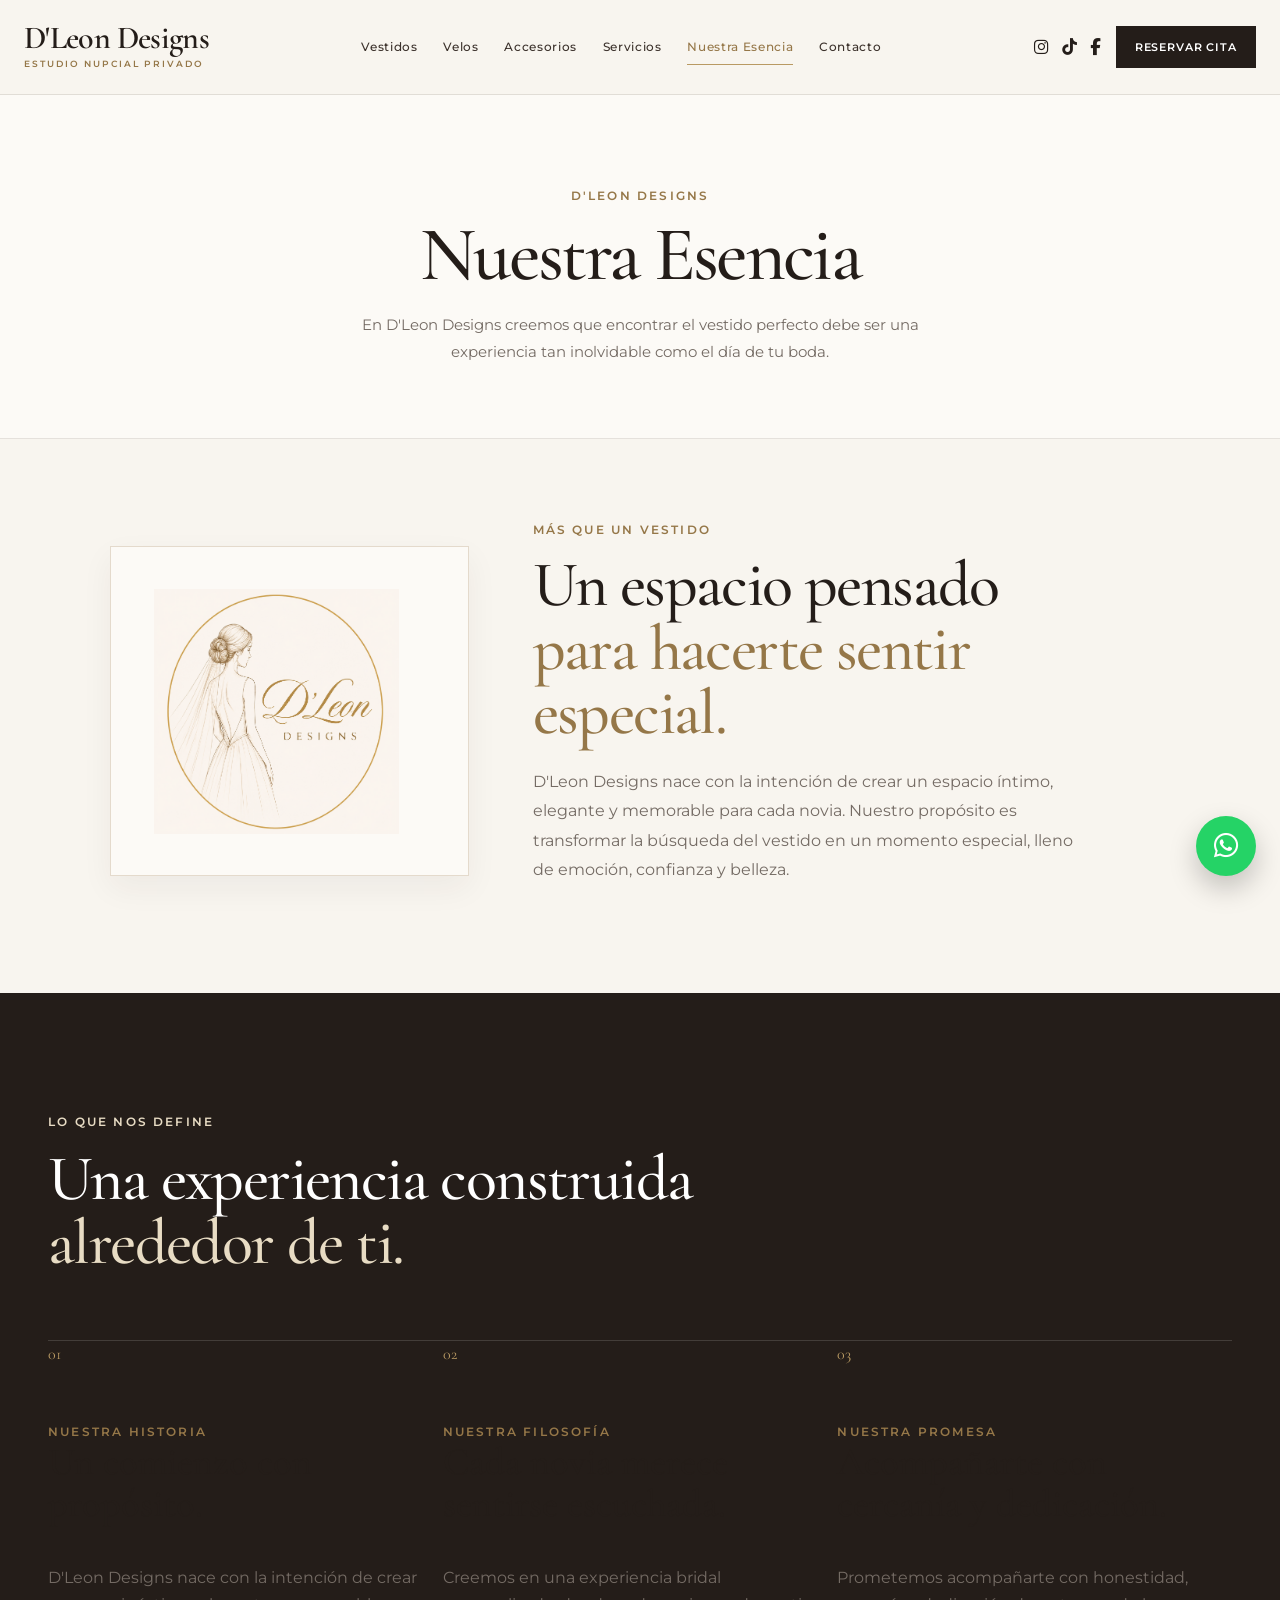
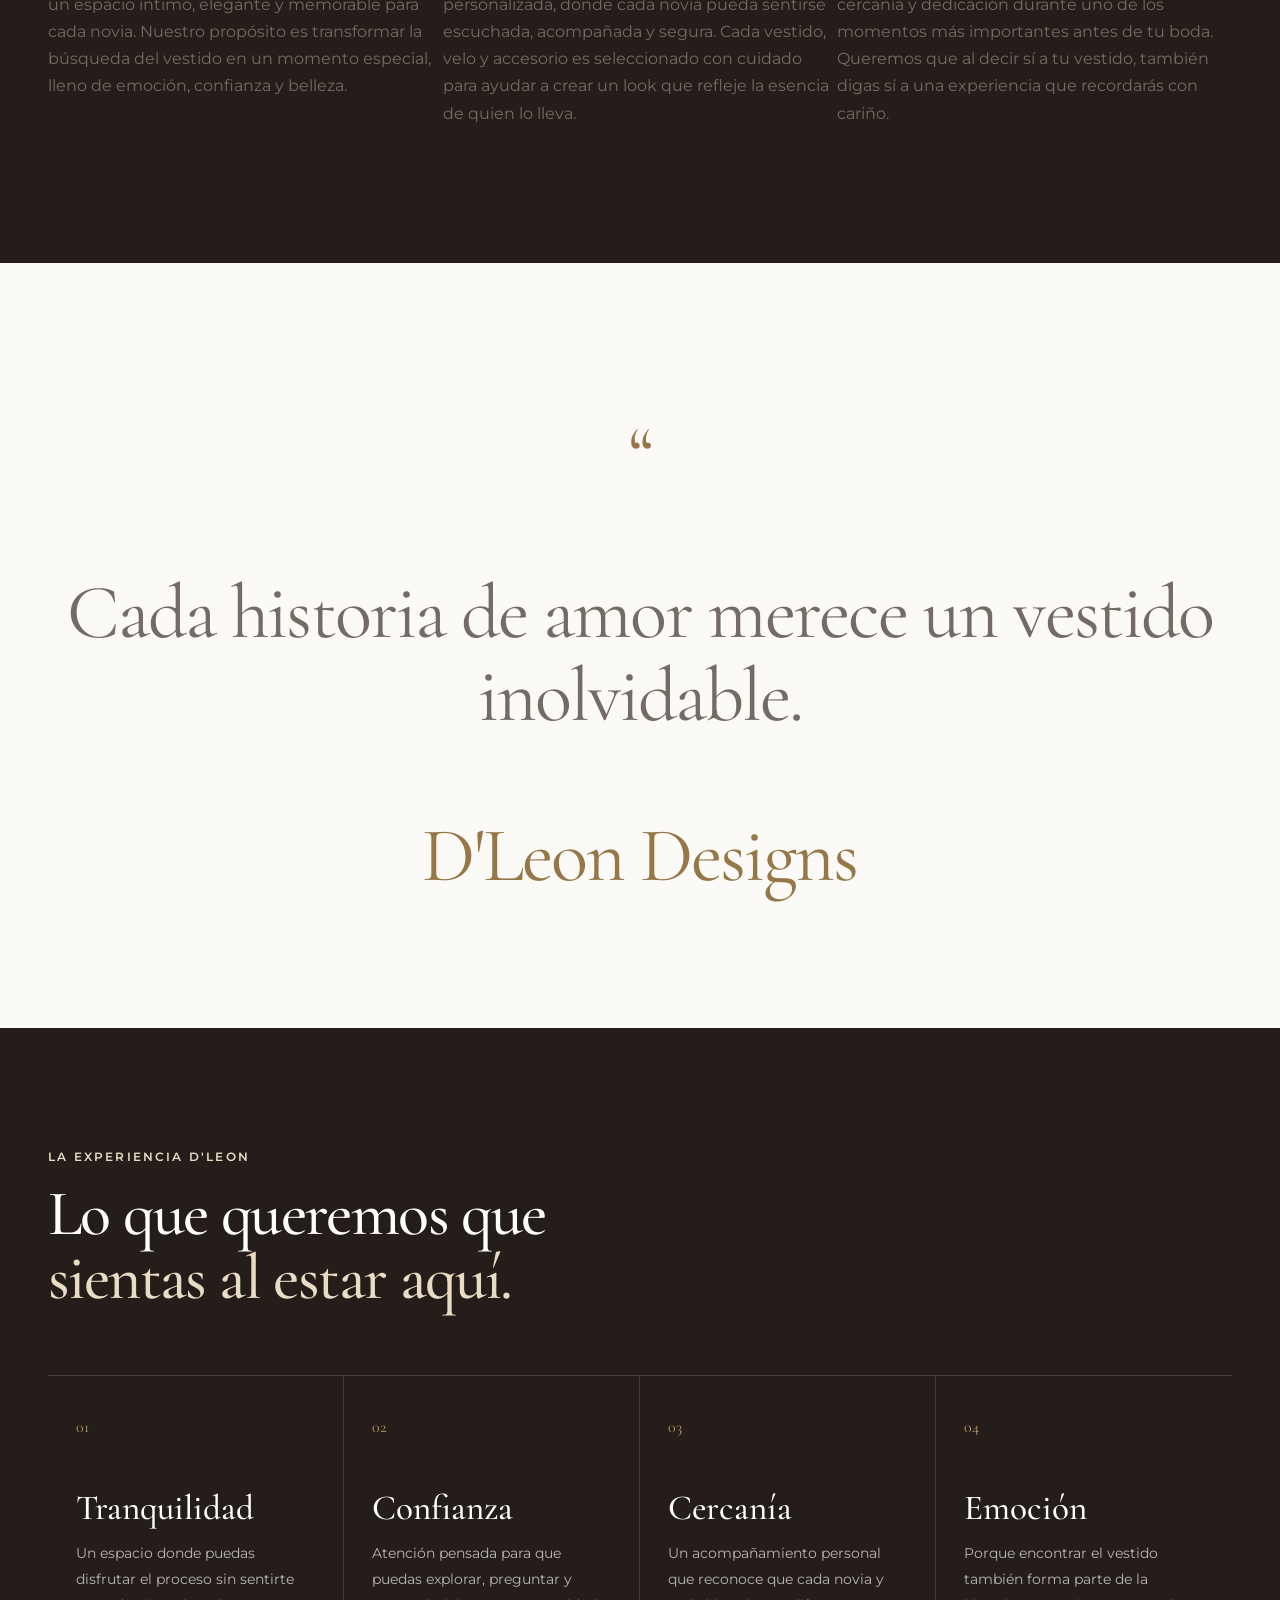
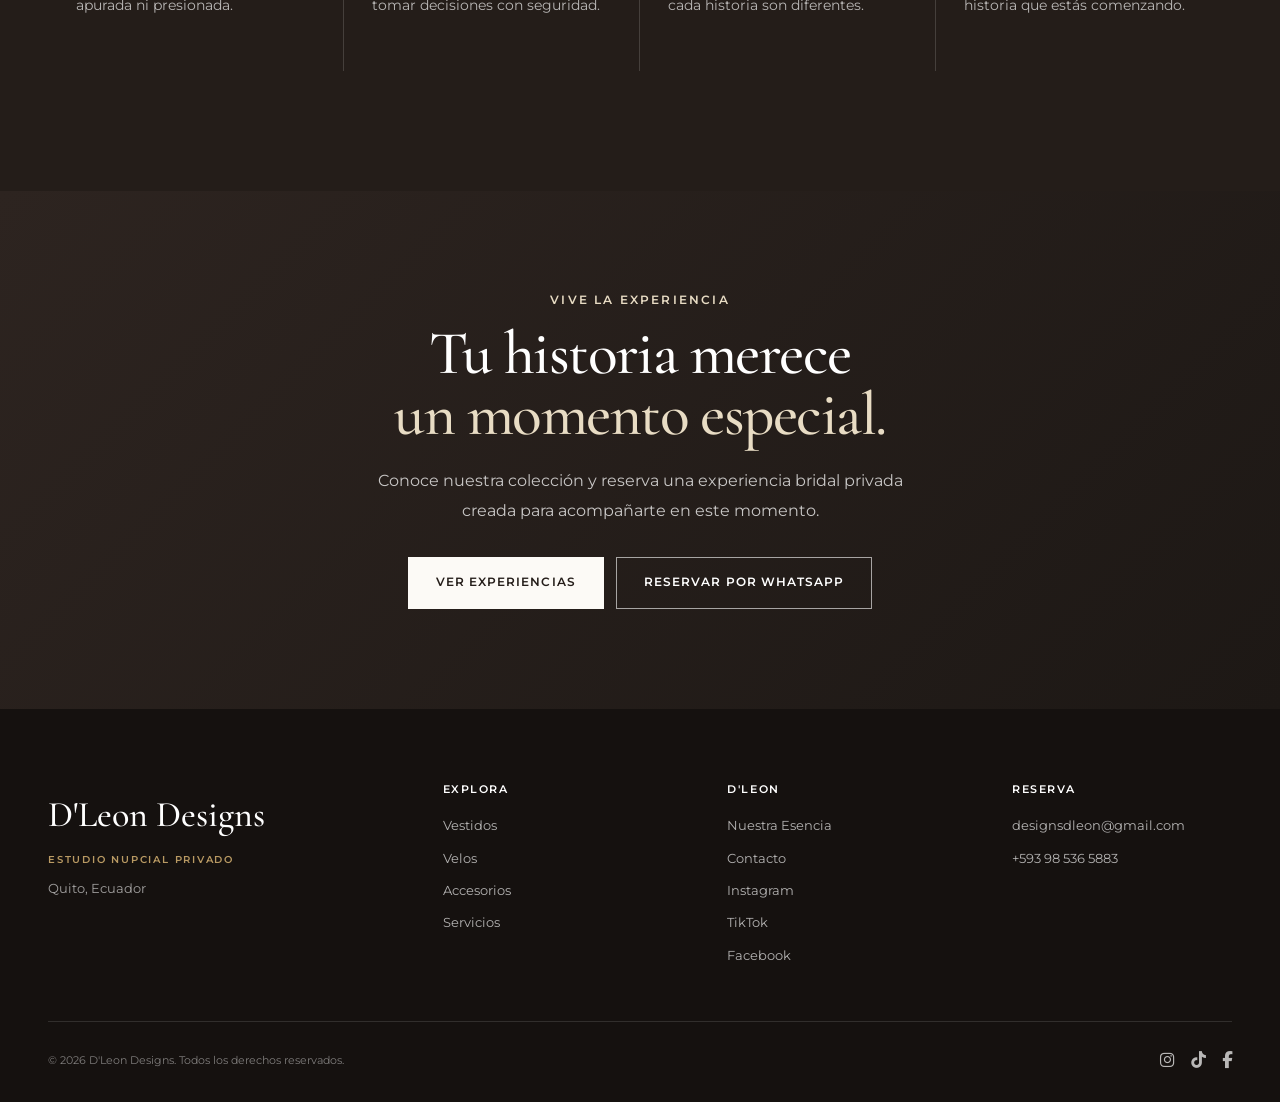
==== commit fd086665: "Update about.html" ====
--- a/about.html
+++ b/about.html
@@ -176,7 +176,7 @@
       </span>
 
       <span class="brand-subtitle">
-        Private Bridal Studio
+        Estudio Nupcial Privado
       </span>
 
     </a>
@@ -243,6 +243,15 @@
           <i class="fa-brands fa-tiktok"></i>
         </a>
 
+        <a
+          href="https://www.facebook.com/profile.php?id=61590719911678"
+          target="_blank"
+          rel="noopener noreferrer"
+          aria-label="Facebook de D'Leon Designs"
+        >
+          <i class="fa-brands fa-facebook-f"></i>
+        </a>
+
       </div>
 
 
@@ -347,6 +356,15 @@
           <i class="fa-brands fa-tiktok"></i>
         </a>
 
+        <a
+          href="https://www.facebook.com/profile.php?id=61590719911678"
+          target="_blank"
+          rel="noopener noreferrer"
+          aria-label="Facebook"
+        >
+          <i class="fa-brands fa-facebook-f"></i>
+        </a>
+
       </div>
 
     </div>
@@ -776,7 +794,7 @@
       </a>
 
       <p>
-        Private Bridal Studio
+        Estudio Nupcial Privado
       </p>
 
       <span>
@@ -845,6 +863,14 @@
         rel="noopener noreferrer"
       >
         TikTok
+      </a>
+
+      <a
+        href="https://www.facebook.com/profile.php?id=61590719911678"
+        target="_blank"
+        rel="noopener noreferrer"
+      >
+        Facebook
       </a>
 
     </div>
@@ -905,6 +931,15 @@
         aria-label="TikTok de D'Leon Designs"
       >
         <i class="fa-brands fa-tiktok"></i>
+      </a>
+
+      <a
+        href="https://www.facebook.com/profile.php?id=61590719911678"
+        target="_blank"
+        rel="noopener noreferrer"
+        aria-label="Facebook de D'Leon Designs"
+      >
+        <i class="fa-brands fa-facebook-f"></i>
       </a>
 
     </div>
--- a/style.css
+++ b/style.css
@@ -1,6 +1,11 @@
 /* =========================================================
    D'LEON DESIGNS
-   LUXURY BRIDAL DESIGN SYSTEM
+   MASTER LUXURY BRIDAL DESIGN SYSTEM
+========================================================= */
+
+
+/* =========================================================
+   01. DESIGN TOKENS
 ========================================================= */
 
 :root {
@@ -8,11 +13,13 @@
   --ivory: #f8f5ef;
   --ivory-soft: #fcfaf6;
   --cream: #f1ece3;
+  --cream-dark: #e7dfd4;
 
   --white: #ffffff;
 
   --espresso: #241d19;
   --espresso-soft: #3b312b;
+  --espresso-light: #554942;
 
   --text: #2f2925;
   --text-soft: #746b64;
@@ -36,16 +43,21 @@
   --shadow-medium:
     0 22px 52px rgba(47, 41, 37, 0.10);
 
+  --shadow-large:
+    0 30px 70px rgba(47, 41, 37, 0.13);
+
   --transition:
     0.35s ease;
 }
 
 
 /* =========================================================
-   RESET
-========================================================= */
-
-* {
+   02. RESET
+========================================================= */
+
+*,
+*::before,
+*::after {
   box-sizing: border-box;
 }
 
@@ -61,7 +73,6 @@
   overflow-x: hidden;
 
   background: var(--ivory);
-
   color: var(--text);
 
   font-family:
@@ -89,13 +100,11 @@
 
 img {
   display: block;
-
   max-width: 100%;
 }
 
 a {
   color: inherit;
-
   text-decoration: none;
 }
 
@@ -103,9 +112,13 @@
   font: inherit;
 }
 
-
-/* =========================================================
-   TYPOGRAPHY
+main {
+  display: block;
+}
+
+
+/* =========================================================
+   03. TYPOGRAPHY
 ========================================================= */
 
 h1,
@@ -126,10 +139,9 @@
 
 h1 {
   font-size:
-    clamp(4.2rem, 8vw, 7.4rem);
+    clamp(4rem, 8vw, 7.4rem);
 
   line-height: 0.94;
-
   letter-spacing: -0.035em;
 }
 
@@ -138,24 +150,28 @@
     clamp(3rem, 5vw, 5rem);
 
   line-height: 1;
-
   letter-spacing: -0.025em;
 }
 
 h3 {
   font-size:
-    clamp(2rem, 3vw, 2.6rem);
-
-  line-height: 1.05;
+    clamp(1.9rem, 3vw, 2.6rem);
+
+  line-height: 1.08;
 }
 
 p {
   color: var(--text-soft);
 }
 
-
-/* =========================================================
-   GENERAL CONTAINERS
+::selection {
+  background: var(--champagne-soft);
+  color: var(--espresso);
+}
+
+
+/* =========================================================
+   04. GLOBAL LAYOUT
 ========================================================= */
 
 .section-container {
@@ -167,7 +183,7 @@
 
 .section {
   padding:
-    110px 7%;
+    120px 24px;
 }
 
 .section-heading {
@@ -196,13 +212,12 @@
   margin: 0 auto;
 
   font-size: 1rem;
-
   line-height: 1.9;
 }
 
 
 /* =========================================================
-   EYEBROW
+   05. EYEBROWS
 ========================================================= */
 
 .eyebrow {
@@ -211,11 +226,9 @@
   color: var(--champagne-dark);
 
   font-size: 0.72rem;
-
   font-weight: 600;
 
   letter-spacing: 0.19em;
-
   text-transform: uppercase;
 }
 
@@ -225,7 +238,7 @@
 
 
 /* =========================================================
-   BUTTONS
+   06. BUTTONS
 ========================================================= */
 
 .btn {
@@ -249,11 +262,9 @@
   cursor: pointer;
 
   font-size: 0.75rem;
-
   font-weight: 600;
 
   letter-spacing: 0.09em;
-
   text-transform: uppercase;
 
   transition:
@@ -279,7 +290,7 @@
 }
 
 .btn-light:hover {
-  background: white;
+  background: var(--white);
 
   box-shadow:
     0 14px 32px
@@ -289,53 +300,38 @@
 .btn-dark {
   background: var(--espresso);
 
-  color: white;
+  color: var(--white);
 
   border-color: var(--espresso);
 }
 
 .btn-dark:hover {
-  background: #372c26;
-
-  border-color: #372c26;
+  background: var(--champagne-dark);
+
+  border-color:
+    var(--champagne-dark);
 }
 
 .btn-outline-light {
   background: transparent;
 
-  color: white;
+  color: var(--white);
 
   border-color:
     rgba(255, 255, 255, 0.6);
 }
 
 .btn-outline-light:hover {
-  background: white;
+  background: var(--white);
 
   color: var(--espresso);
 
-  border-color: white;
-}
-
-
-/* Legacy button support */
-.btn.primary {
-  background: var(--champagne);
-
-  color: var(--espresso);
-}
-
-.btn.secondary {
-  background: transparent;
-
-  color: var(--espresso);
-
-  border-color: var(--espresso);
-}
-
-
-/* =========================================================
-   TEXT LINKS
+  border-color: var(--white);
+}
+
+
+/* =========================================================
+   07. TEXT LINKS
 ========================================================= */
 
 .text-link {
@@ -345,16 +341,12 @@
 
   gap: 10px;
 
-  margin-top: 20px;
-
   color: var(--espresso);
 
-  font-size: 0.78rem;
-
+  font-size: 0.75rem;
   font-weight: 600;
 
   letter-spacing: 0.09em;
-
   text-transform: uppercase;
 }
 
@@ -370,12 +362,11 @@
 
 
 /* =========================================================
-   NEW HEADER
+   08. HEADER
 ========================================================= */
 
 .site-header {
   width: 100%;
-
   min-height: 94px;
 
   position: sticky;
@@ -391,6 +382,9 @@
     1px solid var(--border);
 
   backdrop-filter:
+    blur(16px);
+
+  -webkit-backdrop-filter:
     blur(16px);
 
   transition:
@@ -425,7 +419,7 @@
 
 
 /* =========================================================
-   NEW BRAND
+   09. BRAND
 ========================================================= */
 
 .brand {
@@ -447,7 +441,6 @@
     serif;
 
   font-size: 2rem;
-
   font-weight: 600;
 
   letter-spacing: -0.02em;
@@ -459,7 +452,6 @@
   color: var(--champagne-dark);
 
   font-size: 0.57rem;
-
   font-weight: 600;
 
   letter-spacing: 0.22em;
@@ -469,7 +461,7 @@
 
 
 /* =========================================================
-   DESKTOP NAV
+   10. DESKTOP NAVIGATION
 ========================================================= */
 
 .desktop-nav {
@@ -485,12 +477,12 @@
 .desktop-nav a {
   position: relative;
 
-  padding: 10px 0;
+  padding:
+    10px 0;
 
   color: var(--espresso-soft);
 
   font-size: 0.76rem;
-
   font-weight: 500;
 
   letter-spacing: 0.055em;
@@ -518,17 +510,19 @@
     width var(--transition);
 }
 
-.desktop-nav a:hover {
+.desktop-nav a:hover,
+.desktop-nav a.active {
   color: var(--champagne-dark);
 }
 
-.desktop-nav a:hover::after {
+.desktop-nav a:hover::after,
+.desktop-nav a.active::after {
   width: 100%;
 }
 
 
 /* =========================================================
-   HEADER ACTIONS
+   11. HEADER ACTIONS
 ========================================================= */
 
 .header-actions {
@@ -570,7 +564,7 @@
   padding:
     11px 18px;
 
-  color: white;
+  color: var(--white);
 
   background: var(--espresso);
 
@@ -578,7 +572,6 @@
     1px solid var(--espresso);
 
   font-size: 0.68rem;
-
   font-weight: 600;
 
   letter-spacing: 0.08em;
@@ -587,13 +580,15 @@
 
   transition:
     background var(--transition),
+    border-color var(--transition),
     transform var(--transition);
 }
 
 .header-cta:hover {
   background: var(--champagne-dark);
 
-  border-color: var(--champagne-dark);
+  border-color:
+    var(--champagne-dark);
 
   transform:
     translateY(-2px);
@@ -601,7 +596,7 @@
 
 
 /* =========================================================
-   HAMBURGER
+   12. HAMBURGER
 ========================================================= */
 
 .menu-toggle {
@@ -616,6 +611,8 @@
   justify-content: center;
 
   gap: 6px;
+
+  padding: 0;
 
   border: none;
 
@@ -651,7 +648,7 @@
 
 
 /* =========================================================
-   MOBILE MENU
+   13. MOBILE MENU
 ========================================================= */
 
 .mobile-menu {
@@ -704,6 +701,10 @@
   font-size: 1.8rem;
 }
 
+.mobile-menu nav a:hover {
+  color: var(--champagne-dark);
+}
+
 .mobile-menu-footer {
   margin-top: 28px;
 }
@@ -728,7 +729,7 @@
 
 
 /* =========================================================
-   NEW HERO
+   14. HOME HERO
 ========================================================= */
 
 .hero {
@@ -744,7 +745,7 @@
 
   overflow: hidden;
 
-  color: white;
+  color: var(--white);
 
   text-align: center;
 
@@ -771,6 +772,8 @@
 
   background-position:
     center 10%;
+
+  background-repeat: no-repeat;
 }
 
 .hero-overlay {
@@ -802,7 +805,7 @@
   margin:
     17px auto 28px;
 
-  color: white;
+  color: var(--white);
 }
 
 .hero-content h1 span {
@@ -853,7 +856,6 @@
     rgba(255, 255, 255, 0.75);
 
   font-size: 0.67rem;
-
   font-weight: 500;
 
   letter-spacing: 0.11em;
@@ -871,7 +873,7 @@
 
 
 /* =========================================================
-   INTRO
+   15. HOME INTRODUCTION
 ========================================================= */
 
 .intro-section {
@@ -926,7 +928,7 @@
 
 
 /* =========================================================
-   COLLECTION SECTION
+   16. COLLECTION SECTION
 ========================================================= */
 
 .collection-section {
@@ -942,25 +944,27 @@
   display: grid;
 
   grid-template-columns:
-    repeat(2, 1fr);
+    repeat(2, minmax(0, 1fr));
 
   gap: 32px;
 }
 
 
 /* =========================================================
-   NEW FULL PRODUCT CARDS
+   17. COLLECTION CARDS
 ========================================================= */
 
 .collection-card,
 .product-card {
+  height: 100%;
+
   display: flex;
 
   flex-direction: column;
 
   overflow: hidden;
 
-  background: white;
+  background: var(--white);
 
   border:
     1px solid var(--border);
@@ -988,8 +992,6 @@
     var(--shadow-medium);
 }
 
-
-/* Image container */
 .collection-image,
 .product-card-image {
   height: 500px;
@@ -1012,12 +1014,6 @@
     1px solid var(--border);
 }
 
-
-/*
-  IMPORTANT:
-  contain preserves the entire product image.
-  We are intentionally not cropping dresses, veils or accessories.
-*/
 .collection-image img,
 .product-card-image img {
   width: 100%;
@@ -1031,16 +1027,12 @@
     transform 0.55s ease;
 }
 
-.collection-card:hover
-.collection-image img,
-.product-card:hover
-.product-card-image img {
+.collection-card:hover .collection-image img,
+.product-card:hover .product-card-image img {
   transform:
     scale(1.025);
 }
 
-
-/* Number overlay */
 .collection-number {
   position: absolute;
 
@@ -1071,10 +1063,7 @@
   font-size: 1rem;
 }
 
-
-/* Full card copy */
-.collection-card-copy,
-.product-card-content {
+.collection-card-copy {
   min-height: 180px;
 
   padding:
@@ -1096,7 +1085,6 @@
   color: var(--champagne-dark);
 
   font-size: 0.65rem;
-
   font-weight: 600;
 
   letter-spacing: 0.16em;
@@ -1137,22 +1125,22 @@
     transform var(--transition);
 }
 
-.collection-card:hover
-.collection-arrow {
+.collection-card:hover .collection-arrow {
   background: var(--espresso);
 
-  color: white;
+  color: var(--white);
 
   transform:
     translateX(3px);
 }
 
-
-/* Alternate detailed product-card format */
 .product-card-content {
-  display: block;
-
-  min-height: auto;
+  padding:
+    28px 30px 32px;
+}
+
+.product-card-content h3 {
+  margin-bottom: 13px;
 }
 
 .product-card-content p {
@@ -1176,7 +1164,6 @@
   color: var(--espresso);
 
   font-size: 0.68rem;
-
   font-weight: 600;
 
   letter-spacing: 0.11em;
@@ -1186,162 +1173,672 @@
 
 
 /* =========================================================
-   EXPERIENCE SECTION
-========================================================= */
-
-.experience-section {
+   18. COLLECTION PAGE HERO
+   Dresses / Veils / Accessories
+========================================================= */
+
+.catalog-hero,
+.collection-page-hero {
   padding:
-    120px 24px;
-
-  background: var(--espresso);
-}
-
-.experience-heading {
+    115px 24px 95px;
+
+  background:
+    var(--ivory-soft);
+
+  border-bottom:
+    1px solid var(--border);
+
+  text-align: center;
+}
+
+.catalog-hero-inner,
+.collection-page-hero-inner {
+  max-width: 850px;
+
+  margin: 0 auto;
+}
+
+.catalog-hero h1,
+.collection-page-hero h1 {
+  margin:
+    14px 0 24px;
+
+  font-size:
+    clamp(4rem, 7vw, 6.7rem);
+}
+
+.catalog-hero p:not(.eyebrow),
+.collection-page-hero p:not(.eyebrow) {
+  max-width: 650px;
+
+  margin: 0 auto;
+
+  font-size: 1rem;
+
+  line-height: 1.9;
+}
+
+.catalog-section {
+  padding:
+    110px 24px 125px;
+
+  background: var(--ivory);
+}
+
+.catalog-intro {
   max-width: 760px;
 
-  margin-bottom: 65px;
-}
-
-.experience-heading .eyebrow {
-  color: var(--champagne-soft);
-}
-
-.experience-heading h2 {
   margin:
-    14px 0 0;
-
-  color: white;
-}
-
-.experience-heading h2 span {
+    0 auto 60px;
+
+  text-align: center;
+}
+
+.catalog-intro h2 {
+  margin:
+    12px 0 22px;
+}
+
+.catalog-intro h2 span {
   display: block;
 
-  color: var(--champagne-soft);
-}
-
-.experience-grid {
+  color: var(--champagne-dark);
+}
+
+.catalog-intro > p:not(.eyebrow) {
+  max-width: 620px;
+
+  margin: 0 auto;
+
+  line-height: 1.9;
+}
+
+.catalog-grid,
+.products-grid {
   display: grid;
 
   grid-template-columns:
-    repeat(4, 1fr);
-
-  border-top:
-    1px solid
-    rgba(255, 255, 255, 0.15);
-}
-
-.experience-item {
-  min-height: 280px;
-
+    repeat(2, minmax(0, 1fr));
+
+  gap: 32px;
+}
+
+
+/* =========================================================
+   19. PRODUCT / DRESS FLIP CARDS
+========================================================= */
+
+.dress-card,
+.catalog-card {
+  height: 100%;
+
+  overflow: hidden;
+
+  background: var(--white);
+
+  border:
+    1px solid var(--border);
+
+  box-shadow:
+    var(--shadow-soft);
+
+  transition:
+    transform var(--transition),
+    border-color var(--transition),
+    box-shadow var(--transition);
+}
+
+.dress-card:hover,
+.catalog-card:hover {
+  transform:
+    translateY(-7px);
+
+  border-color:
+    var(--border-gold);
+
+  box-shadow:
+    var(--shadow-medium);
+}
+
+.dress-image-wrap,
+.flip-card {
+  width: 100%;
+  height: 520px;
+
+  overflow: hidden;
+
+  perspective: 1200px;
+
+  background:
+    #f5f2ed;
+}
+
+.flip-inner {
+  width: 100%;
+  height: 100%;
+
+  position: relative;
+
+  transition:
+    transform 0.8s ease;
+
+  transform-style:
+    preserve-3d;
+}
+
+.flip-card:hover .flip-inner {
+  transform:
+    rotateY(180deg);
+}
+
+.flip-front,
+.flip-back {
+  position: absolute;
+
+  inset: 0;
+
+  width: 100%;
+  height: 100%;
+
+  overflow: hidden;
+
+  backface-visibility:
+    hidden;
+
+  -webkit-backface-visibility:
+    hidden;
+}
+
+.flip-front {
+  transform:
+    rotateY(0deg);
+}
+
+.flip-back {
+  transform:
+    rotateY(180deg);
+}
+
+.flip-img {
+  width: 100%;
+  height: 100%;
+
+  padding: 18px;
+
+  object-fit: contain;
+
+  object-position: center;
+
+  background:
+    #f5f2ed;
+}
+
+.dress-card-content,
+.catalog-card-content {
   padding:
-    38px 28px;
-
-  border-right:
-    1px solid
-    rgba(255, 255, 255, 0.15);
-}
-
-.experience-item:last-child {
-  border-right: none;
-}
-
-.experience-number {
-  display: block;
-
-  margin-bottom: 48px;
-
-  color: var(--champagne);
+    28px 30px 32px;
+}
+
+.dress-card-content h3,
+.catalog-card-content h3 {
+  margin:
+    0 0 12px;
+
+  font-size: 2.3rem;
+}
+
+.dress-card-content p,
+.catalog-card-content p {
+  margin:
+    0;
+
+  font-size: 0.9rem;
+
+  line-height: 1.8;
+}
+
+.flip-note {
+  margin-top: 10px !important;
+
+  color: var(--text-light) !important;
+
+  font-size: 0.7rem !important;
+
+  letter-spacing: 0.06em;
+
+  text-transform: uppercase;
+}
+
+
+/* =========================================================
+   20. PLACEHOLDER IMAGES
+========================================================= */
+
+.image-placeholder {
+  height: 500px;
+
+  display: flex;
+
+  align-items: center;
+  justify-content: center;
+
+  padding: 30px;
+
+  background: #eee8df;
+
+  border:
+    1px dashed var(--champagne);
+
+  color: var(--text-soft);
 
   font-family:
     "Cormorant Garamond",
     Georgia,
     serif;
 
-  font-size: 1rem;
-}
-
-.experience-item h3 {
-  margin-bottom: 14px;
-
-  color: white;
-
-  font-size: 2.2rem;
-}
-
-.experience-item p {
-  color:
-    rgba(255, 255, 255, 0.68);
-
-  font-size: 0.9rem;
-
-  line-height: 1.8;
-}
-
-
-/* =========================================================
-   STORY
-========================================================= */
-
-.story-section {
+  font-size: 1.8rem;
+
+  text-align: center;
+}
+
+
+/* =========================================================
+   21. EXPERIENCE SECTION — HOME
+========================================================= */
+
+.experience-section {
   padding:
-    130px 24px;
-
-  background: var(--ivory-soft);
-}
-
-.story-grid {
+    120px 24px;
+
+  background: var(--espresso);
+}
+
+.experience-heading {
+  max-width: 760px;
+
+  margin-bottom: 65px;
+}
+
+.experience-heading .eyebrow {
+  color: var(--champagne-soft);
+}
+
+.experience-heading h2 {
+  margin:
+    14px 0 0;
+
+  color: var(--white);
+}
+
+.experience-heading h2 span {
+  display: block;
+
+  color: var(--champagne-soft);
+}
+
+.experience-grid {
   display: grid;
 
   grid-template-columns:
-    0.65fr 1.35fr;
-
-  gap: 90px;
-
-  align-items: center;
-}
-
-.story-number {
-  color:
-    rgba(185, 154, 99, 0.24);
+    repeat(4, 1fr);
+
+  border-top:
+    1px solid
+    rgba(255, 255, 255, 0.15);
+}
+
+.experience-item {
+  min-height: 280px;
+
+  padding:
+    38px 28px;
+
+  border-right:
+    1px solid
+    rgba(255, 255, 255, 0.15);
+}
+
+.experience-item:last-child {
+  border-right: none;
+}
+
+.experience-number {
+  display: block;
+
+  margin-bottom: 48px;
+
+  color: var(--champagne);
 
   font-family:
     "Cormorant Garamond",
     Georgia,
     serif;
 
+  font-size: 1rem;
+}
+
+.experience-item h3 {
+  margin-bottom: 14px;
+
+  color: var(--white);
+
+  font-size: 2.2rem;
+}
+
+.experience-item p {
+  color:
+    rgba(255, 255, 255, 0.68);
+
+  font-size: 0.9rem;
+
+  line-height: 1.8;
+}
+
+
+/* =========================================================
+   22. SERVICES PAGE HERO
+========================================================= */
+
+.services-page-hero {
+  padding:
+    115px 24px 95px;
+
+  background:
+    var(--ivory-soft);
+
+  border-bottom:
+    1px solid var(--border);
+
+  text-align: center;
+}
+
+.services-page-hero-inner {
+  max-width: 850px;
+
+  margin: 0 auto;
+}
+
+.services-page-hero h1 {
+  margin:
+    14px 0 24px;
+
   font-size:
-    clamp(9rem, 18vw, 18rem);
-
-  line-height: 0.7;
-}
-
-.story-content {
-  max-width: 700px;
-}
-
-.story-content h2 {
-  margin:
-    14px 0 28px;
-}
-
-.story-content h2 span {
+    clamp(4rem, 7vw, 6.7rem);
+}
+
+.services-page-hero p:not(.eyebrow) {
+  max-width: 650px;
+
+  margin: 0 auto;
+
+  line-height: 1.9;
+}
+
+
+/* =========================================================
+   23. SERVICES CARDS
+========================================================= */
+
+.services-section {
+  padding:
+    120px 24px;
+
+  background: var(--ivory);
+}
+
+.services-grid {
+  display: grid;
+
+  grid-template-columns:
+    repeat(2, minmax(0, 1fr));
+
+  gap: 34px;
+
+  align-items: stretch;
+}
+
+.service-card {
+  height: 100%;
+
+  display: flex;
+
+  flex-direction: column;
+
+  overflow: hidden;
+
+  background: var(--white);
+
+  border:
+    1px solid var(--border);
+
+  box-shadow:
+    var(--shadow-soft);
+
+  transition:
+    transform var(--transition),
+    border-color var(--transition),
+    box-shadow var(--transition);
+}
+
+.service-card:hover {
+  transform:
+    translateY(-7px);
+
+  border-color:
+    var(--border-gold);
+
+  box-shadow:
+    var(--shadow-medium);
+}
+
+.service-image {
+  height: 420px;
+
+  overflow: hidden;
+
+  background:
+    #f5f2ed;
+
+  border-bottom:
+    1px solid var(--border);
+}
+
+.service-image img {
+  width: 100%;
+  height: 100%;
+
+  object-fit: cover;
+
+  object-position: center;
+
+  transition:
+    transform 0.6s ease;
+}
+
+.service-card:hover .service-image img {
+  transform:
+    scale(1.025);
+}
+
+.service-card-content {
+  height: 100%;
+
+  padding:
+    36px 38px 40px;
+
+  display: flex;
+
+  flex-direction: column;
+}
+
+.service-number {
+  margin-bottom: 18px;
+
   color: var(--champagne-dark);
-}
-
-.story-content p {
-  font-size: 1rem;
-
-  line-height: 1.9;
-}
-
-.story-lead {
-  color: var(--espresso) !important;
 
   font-family:
     "Cormorant Garamond",
     Georgia,
     serif;
 
+  font-size: 1rem;
+}
+
+.service-card h2,
+.service-card h3 {
+  margin-bottom: 18px;
+
+  font-size:
+    clamp(2.5rem, 4vw, 3.6rem);
+}
+
+.service-description {
+  margin:
+    0 0 28px;
+
+  line-height: 1.85;
+}
+
+.service-features {
+  margin:
+    0 0 30px;
+
+  padding: 0;
+
+  list-style: none;
+}
+
+.service-features li {
+  position: relative;
+
+  padding:
+    11px 0 11px 24px;
+
+  border-bottom:
+    1px solid var(--border);
+
+  color: var(--text-soft);
+
+  font-size: 0.88rem;
+
+  line-height: 1.6;
+}
+
+.service-features li::before {
+  content: "—";
+
+  position: absolute;
+
+  left: 0;
+
+  color: var(--champagne-dark);
+}
+
+.service-details {
+  margin-top: auto;
+
+  padding-top: 10px;
+}
+
+.service-detail {
+  padding:
+    8px 0;
+
+  display: flex;
+
+  justify-content: space-between;
+
+  gap: 20px;
+
+  border-bottom:
+    1px solid var(--border);
+
+  font-size: 0.82rem;
+}
+
+.service-detail strong {
+  color: var(--espresso);
+
+  font-weight: 600;
+}
+
+.service-detail span {
+  color: var(--text-soft);
+
+  text-align: right;
+}
+
+.service-card .btn {
+  width: 100%;
+
+  margin-top: 30px;
+}
+
+
+/* =========================================================
+   24. STORY — HOME
+========================================================= */
+
+.story-section {
+  padding:
+    130px 24px;
+
+  background: var(--ivory-soft);
+}
+
+.story-grid {
+  display: grid;
+
+  grid-template-columns:
+    0.65fr 1.35fr;
+
+  gap: 90px;
+
+  align-items: center;
+}
+
+.story-number {
+  color:
+    rgba(185, 154, 99, 0.24);
+
+  font-family:
+    "Cormorant Garamond",
+    Georgia,
+    serif;
+
+  font-size:
+    clamp(9rem, 18vw, 18rem);
+
+  line-height: 0.7;
+}
+
+.story-content {
+  max-width: 700px;
+}
+
+.story-content h2 {
+  margin:
+    14px 0 28px;
+}
+
+.story-content h2 span {
+  color: var(--champagne-dark);
+}
+
+.story-content p {
+  font-size: 1rem;
+
+  line-height: 1.9;
+}
+
+.story-lead {
+  color: var(--espresso) !important;
+
+  font-family:
+    "Cormorant Garamond",
+    Georgia,
+    serif;
+
   font-size: 1.65rem !important;
 
   line-height: 1.4 !important;
@@ -1349,7 +1846,675 @@
 
 
 /* =========================================================
-   BRIDAL CTA
+   25. ABOUT PAGE HERO
+========================================================= */
+
+.about-page-hero {
+  padding:
+    115px 24px 90px;
+
+  background:
+    var(--ivory-soft);
+
+  border-bottom:
+    1px solid var(--border);
+
+  text-align: center;
+}
+
+.about-page-hero-inner {
+  max-width: 880px;
+
+  margin: 0 auto;
+}
+
+.about-page-hero h1 {
+  margin:
+    14px 0 25px;
+
+  font-size:
+    clamp(4rem, 7vw, 6.7rem);
+}
+
+.about-page-hero p:not(.eyebrow) {
+  max-width: 680px;
+
+  margin: 0 auto;
+
+  font-size: 1.05rem;
+
+  line-height: 1.9;
+}
+
+
+/* =========================================================
+   26. ABOUT STORY
+========================================================= */
+
+.about-story-section {
+  padding:
+    125px 24px;
+
+  background: var(--ivory);
+}
+
+.about-story-grid {
+  display: grid;
+
+  grid-template-columns:
+    0.85fr 1.15fr;
+
+  gap: 90px;
+
+  align-items: center;
+}
+
+.about-logo-wrap {
+  display: flex;
+
+  align-items: center;
+  justify-content: center;
+
+  min-height: 500px;
+
+  padding: 55px;
+
+  background: var(--ivory-soft);
+
+  border:
+    1px solid var(--border);
+}
+
+.about-logo-wrap img {
+  width: 330px;
+
+  max-width: 100%;
+
+  transition:
+    transform 0.5s ease;
+}
+
+.about-logo-wrap:hover img {
+  transform:
+    scale(1.025);
+}
+
+.about-story-copy h2 {
+  margin:
+    14px 0 27px;
+}
+
+.about-story-copy h2 span {
+  display: block;
+
+  color: var(--champagne-dark);
+}
+
+.about-story-copy p {
+  font-size: 1rem;
+
+  line-height: 1.95;
+}
+
+.about-story-lead {
+  color: var(--espresso) !important;
+
+  font-family:
+    "Cormorant Garamond",
+    Georgia,
+    serif;
+
+  font-size: 1.7rem !important;
+
+  line-height: 1.4 !important;
+}
+
+
+/* =========================================================
+   27. ABOUT VALUES
+========================================================= */
+
+.about-values-section {
+  padding:
+    120px 24px;
+
+  background: var(--espresso);
+}
+
+.about-values-heading {
+  max-width: 750px;
+
+  margin-bottom: 65px;
+}
+
+.about-values-heading .eyebrow {
+  color: var(--champagne-soft);
+}
+
+.about-values-heading h2 {
+  margin:
+    14px 0 0;
+
+  color: var(--white);
+}
+
+.about-values-heading h2 span {
+  display: block;
+
+  color: var(--champagne-soft);
+}
+
+.about-values-grid {
+  display: grid;
+
+  grid-template-columns:
+    repeat(3, 1fr);
+
+  border-top:
+    1px solid
+    rgba(255, 255, 255, 0.14);
+}
+
+.about-value {
+  min-height: 330px;
+
+  padding:
+    42px 34px;
+
+  border-right:
+    1px solid
+    rgba(255, 255, 255, 0.14);
+}
+
+.about-value:last-child {
+  border-right: none;
+}
+
+.about-value-number {
+  display: block;
+
+  margin-bottom: 55px;
+
+  color: var(--champagne);
+
+  font-family:
+    "Cormorant Garamond",
+    Georgia,
+    serif;
+}
+
+.about-value h3 {
+  margin-bottom: 18px;
+
+  color: var(--white);
+
+  font-size: 2.3rem;
+}
+
+.about-value p {
+  color:
+    rgba(255, 255, 255, 0.67);
+
+  font-size: 0.9rem;
+
+  line-height: 1.85;
+}
+
+
+/* =========================================================
+   28. ABOUT QUOTE
+========================================================= */
+
+.about-quote-section {
+  padding:
+    130px 24px;
+
+  background: var(--ivory-soft);
+
+  text-align: center;
+}
+
+.about-quote-inner {
+  max-width: 950px;
+
+  margin: 0 auto;
+}
+
+.about-quote-section blockquote {
+  margin:
+    20px auto 0;
+
+  color: var(--espresso);
+
+  font-family:
+    "Cormorant Garamond",
+    Georgia,
+    serif;
+
+  font-size:
+    clamp(3rem, 6vw, 5.5rem);
+
+  font-weight: 400;
+
+  line-height: 1.08;
+
+  letter-spacing: -0.025em;
+}
+
+.about-quote-section blockquote span {
+  color: var(--champagne-dark);
+}
+
+
+/* =========================================================
+   29. CONTACT HERO
+========================================================= */
+
+.contact-page-hero {
+  padding:
+    115px 24px 95px;
+
+  background:
+    var(--ivory-soft);
+
+  border-bottom:
+    1px solid var(--border);
+
+  text-align: center;
+}
+
+.contact-page-hero-inner {
+  max-width: 850px;
+
+  margin: 0 auto;
+}
+
+.contact-page-hero h1 {
+  margin:
+    14px 0 24px;
+
+  font-size:
+    clamp(4rem, 7vw, 6.7rem);
+}
+
+.contact-page-hero p:not(.eyebrow) {
+  max-width: 680px;
+
+  margin: 0 auto;
+
+  font-size: 1rem;
+
+  line-height: 1.9;
+}
+
+
+/* =========================================================
+   30. CONTACT OPTIONS
+========================================================= */
+
+.contact-options-section {
+  background: var(--ivory);
+}
+
+.contact-options-grid {
+  display: grid;
+
+  grid-template-columns:
+    repeat(3, minmax(0, 1fr));
+
+  gap: 24px;
+}
+
+.contact-option-card {
+  min-height: 410px;
+
+  position: relative;
+
+  padding:
+    38px 34px;
+
+  display: flex;
+
+  flex-direction: column;
+
+  background: var(--white);
+
+  border:
+    1px solid var(--border);
+
+  box-shadow:
+    var(--shadow-soft);
+
+  transition:
+    transform var(--transition),
+    border-color var(--transition),
+    box-shadow var(--transition);
+}
+
+.contact-option-card:hover {
+  transform:
+    translateY(-7px);
+
+  border-color:
+    var(--border-gold);
+
+  box-shadow:
+    var(--shadow-medium);
+}
+
+.contact-option-icon {
+  width: 52px;
+  height: 52px;
+
+  margin-bottom: 40px;
+
+  display: flex;
+
+  align-items: center;
+  justify-content: center;
+
+  border:
+    1px solid var(--border-gold);
+
+  color: var(--champagne-dark);
+
+  font-size: 1.25rem;
+}
+
+.contact-option-number {
+  position: absolute;
+
+  top: 39px;
+  right: 34px;
+
+  color: var(--text-light);
+
+  font-family:
+    "Cormorant Garamond",
+    Georgia,
+    serif;
+
+  font-size: 1rem;
+}
+
+.contact-option-card h3 {
+  margin:
+    10px 0 16px;
+
+  font-size: 2.6rem;
+}
+
+.contact-option-card > p:not(.eyebrow) {
+  margin:
+    0 0 30px;
+
+  font-size: 0.9rem;
+
+  line-height: 1.8;
+}
+
+.contact-option-link {
+  margin-top: auto;
+
+  padding-top: 20px;
+
+  display: flex;
+
+  align-items: center;
+  justify-content: space-between;
+
+  gap: 15px;
+
+  border-top:
+    1px solid var(--border);
+
+  color: var(--espresso);
+
+  font-size: 0.78rem;
+  font-weight: 600;
+
+  transition:
+    color var(--transition);
+}
+
+a.contact-option-link:hover {
+  color: var(--champagne-dark);
+}
+
+.contact-option-link span {
+  font-size: 1rem;
+
+  transition:
+    transform var(--transition);
+}
+
+a.contact-option-link:hover span {
+  transform:
+    translateX(4px);
+}
+
+.static-contact-link {
+  color: var(--text-soft);
+}
+
+
+/* =========================================================
+   31. CONTACT BOOKING
+========================================================= */
+
+.contact-booking-section {
+  padding:
+    125px 24px;
+
+  background: var(--cream);
+}
+
+.contact-booking-grid {
+  display: grid;
+
+  grid-template-columns:
+    1fr 1fr;
+
+  gap: 100px;
+
+  align-items: center;
+}
+
+.contact-booking-copy h2 {
+  margin:
+    14px 0 28px;
+}
+
+.contact-booking-copy h2 span {
+  display: block;
+
+  color: var(--champagne-dark);
+}
+
+.contact-booking-copy > p:not(.eyebrow) {
+  max-width: 570px;
+
+  line-height: 1.9;
+}
+
+.contact-booking-actions {
+  display: flex;
+
+  align-items: center;
+
+  flex-wrap: wrap;
+
+  gap: 26px;
+
+  margin-top: 35px;
+}
+
+.booking-detail {
+  padding:
+    28px 0;
+
+  display: grid;
+
+  grid-template-columns:
+    55px 1fr;
+
+  gap: 24px;
+
+  border-bottom:
+    1px solid
+    rgba(69, 56, 48, 0.16);
+}
+
+.booking-detail:first-child {
+  border-top:
+    1px solid
+    rgba(69, 56, 48, 0.16);
+}
+
+.booking-detail > span {
+  color: var(--champagne-dark);
+
+  font-family:
+    "Cormorant Garamond",
+    Georgia,
+    serif;
+
+  font-size: 1.1rem;
+}
+
+.booking-detail h3 {
+  margin:
+    0 0 8px;
+
+  font-size: 1.9rem;
+}
+
+.booking-detail p {
+  margin: 0;
+
+  font-size: 0.85rem;
+
+  line-height: 1.75;
+}
+
+
+/* =========================================================
+   32. CONTACT SOCIAL
+========================================================= */
+
+.contact-social-section {
+  padding:
+    110px 24px;
+
+  background: var(--ivory-soft);
+}
+
+.contact-social-inner {
+  display: grid;
+
+  grid-template-columns:
+    0.9fr 1.1fr;
+
+  gap: 90px;
+
+  align-items: center;
+}
+
+.contact-social-inner h2 {
+  margin:
+    14px 0 0;
+}
+
+.contact-social-inner h2 span {
+  display: block;
+
+  color: var(--champagne-dark);
+}
+
+.contact-social-links {
+  display: flex;
+
+  flex-direction: column;
+
+  border-top:
+    1px solid var(--border);
+}
+
+.contact-social-links > a {
+  padding:
+    24px 4px;
+
+  display: grid;
+
+  grid-template-columns:
+    45px 1fr auto;
+
+  gap: 18px;
+
+  align-items: center;
+
+  border-bottom:
+    1px solid var(--border);
+
+  transition:
+    padding var(--transition),
+    color var(--transition);
+}
+
+.contact-social-links > a:hover {
+  padding-left: 12px;
+
+  color: var(--champagne-dark);
+}
+
+.contact-social-links i {
+  font-size: 1.4rem;
+}
+
+.contact-social-links div {
+  display: flex;
+
+  flex-direction: column;
+}
+
+.contact-social-links div span {
+  color: var(--text-light);
+
+  font-size: 0.65rem;
+
+  letter-spacing: 0.12em;
+
+  text-transform: uppercase;
+}
+
+.contact-social-links strong {
+  color: var(--espresso);
+
+  font-family:
+    "Cormorant Garamond",
+    Georgia,
+    serif;
+
+  font-size: 1.55rem;
+
+  font-weight: 500;
+}
+
+.social-arrow {
+  font-size: 1.1rem;
+
+  transition:
+    transform var(--transition);
+}
+
+.contact-social-links > a:hover .social-arrow {
+  transform:
+    translateX(5px);
+}
+
+
+/* =========================================================
+   33. BRIDAL CTA
 ========================================================= */
 
 .bridal-cta {
@@ -1363,7 +2528,7 @@
       #1d1815
     );
 
-  color: white;
+  color: var(--white);
 
   text-align: center;
 }
@@ -1382,7 +2547,7 @@
   margin:
     14px 0 24px;
 
-  color: white;
+  color: var(--white);
 }
 
 .bridal-cta h2 span {
@@ -1417,7 +2582,7 @@
 
 
 /* =========================================================
-   NEW FOOTER
+   34. FOOTER
 ========================================================= */
 
 .site-footer {
@@ -1426,7 +2591,7 @@
 
   background: #15110f;
 
-  color: white;
+  color: var(--white);
 }
 
 .footer-grid {
@@ -1441,7 +2606,7 @@
 }
 
 .footer-logo {
-  color: white;
+  color: var(--white);
 
   font-family:
     "Cormorant Garamond",
@@ -1460,7 +2625,6 @@
   color: var(--champagne);
 
   font-size: 0.62rem;
-
   font-weight: 600;
 
   letter-spacing: 0.18em;
@@ -1488,7 +2652,7 @@
 .footer-column h3 {
   margin-bottom: 9px;
 
-  color: white;
+  color: var(--white);
 
   font-family:
     "Montserrat",
@@ -1496,7 +2660,6 @@
     sans-serif;
 
   font-size: 0.68rem;
-
   font-weight: 600;
 
   letter-spacing: 0.14em;
@@ -1555,16 +2718,20 @@
   font-size: 1.05rem;
 
   transition:
-    color var(--transition);
+    color var(--transition),
+    transform var(--transition);
 }
 
 .footer-social-icons a:hover {
   color: var(--champagne);
-}
-
-
-/* =========================================================
-   WHATSAPP
+
+  transform:
+    translateY(-2px);
+}
+
+
+/* =========================================================
+   35. FLOATING WHATSAPP
 ========================================================= */
 
 .floating-whatsapp {
@@ -1587,7 +2754,7 @@
 
   background: var(--whatsapp);
 
-  color: white;
+  color: var(--white);
 
   font-size: 1.75rem;
 
@@ -1615,7 +2782,7 @@
 
 
 /* =========================================================
-   REVEAL ANIMATION
+   36. REVEAL ANIMATION
 ========================================================= */
 
 .reveal {
@@ -1638,212 +2805,1230 @@
 
 
 /* =========================================================
-   LEGACY SUPPORT
-   Keeps older pages functional while we update them.
-========================================================= */
-
-
-/* OLD NAV */
-body > nav {
-  padding:
-    18px 5%;
+   37. ACCESSIBILITY / KEYBOARD
+========================================================= */
+
+a:focus-visible,
+button:focus-visible {
+  outline:
+    2px solid var(--champagne-dark);
+
+  outline-offset: 4px;
+}
+
+
+/* =========================================================
+   38. TABLET — 1100PX
+========================================================= */
+
+@media (max-width: 1100px) {
+
+  .desktop-nav {
+    display: none;
+  }
+
+  .header-socials {
+    display: none;
+  }
+
+  .header-cta {
+    display: none;
+  }
+
+  .menu-toggle {
+    display: flex;
+  }
+
+
+  .intro-grid,
+  .story-grid,
+  .about-story-grid,
+  .contact-booking-grid,
+  .contact-social-inner {
+    grid-template-columns:
+      1fr;
+
+    gap: 55px;
+  }
+
+
+  .story-number {
+    display: none;
+  }
+
+
+  .experience-grid {
+    grid-template-columns:
+      repeat(2, 1fr);
+  }
+
+  .experience-item:nth-child(2) {
+    border-right: none;
+  }
+
+  .experience-item:nth-child(-n + 2) {
+    border-bottom:
+      1px solid
+      rgba(255, 255, 255, 0.15);
+  }
+
+
+  .about-values-grid {
+    grid-template-columns:
+      1fr;
+  }
+
+  .about-value {
+    min-height: auto;
+
+    border-right: none;
+
+    border-bottom:
+      1px solid
+      rgba(255, 255, 255, 0.14);
+  }
+
+  .about-value:last-child {
+    border-bottom: none;
+  }
+
+
+  .contact-options-grid {
+    grid-template-columns:
+      repeat(2, 1fr);
+  }
+
+  .contact-option-card:last-child {
+    grid-column:
+      1 / -1;
+  }
+
+
+  .footer-grid {
+    grid-template-columns:
+      repeat(2, 1fr);
+  }
+
+}
+
+
+/* =========================================================
+   39. TABLET / LARGE MOBILE — 820PX
+========================================================= */
+
+@media (max-width: 820px) {
+
+  .collection-grid,
+  .catalog-grid,
+  .products-grid,
+  .services-grid {
+    grid-template-columns:
+      1fr;
+  }
+
+  .collection-image,
+  .product-card-image,
+  .dress-image-wrap,
+  .flip-card {
+    height: 520px;
+  }
+
+  .service-image {
+    height: 500px;
+  }
+
+}
+
+
+/* =========================================================
+   40. MOBILE — 720PX
+========================================================= */
+
+@media (max-width: 720px) {
+
+  .section-container {
+    width:
+      min(calc(100% - 40px), var(--max-width));
+  }
+
+
+  /* HEADER */
+
+  .site-header,
+  .nav-container {
+    min-height: 78px;
+  }
+
+  .nav-container {
+    width:
+      calc(100% - 36px);
+  }
+
+  .mobile-menu {
+    top: 78px;
+
+    max-height:
+      calc(100svh - 78px);
+
+    overflow-y: auto;
+  }
+
+  .brand-name {
+    font-size: 1.6rem;
+  }
+
+  .brand-subtitle {
+    font-size: 0.48rem;
+
+    letter-spacing: 0.16em;
+  }
+
+
+  /* HOME HERO */
+
+  .hero {
+    min-height:
+      calc(100svh - 78px);
+
+    background-position:
+      center top;
+  }
+
+  .hero-background {
+    background-position:
+      center top;
+  }
+
+  .hero-content {
+    width:
+      calc(100% - 40px);
+
+    padding:
+      90px 0;
+  }
+
+  .hero-content h1 {
+    font-size:
+      clamp(3.6rem, 17vw, 5.2rem);
+  }
+
+  .hero-description {
+    font-size: 0.95rem;
+  }
+
+  .hero-actions {
+    display: grid;
+
+    grid-template-columns:
+      1fr;
+
+    width: 100%;
+  }
+
+  .hero-actions .btn {
+    width: 100%;
+  }
+
+  .hero-details {
+    flex-direction: column;
+
+    gap: 8px;
+  }
+
+  .detail-divider {
+    display: none;
+  }
+
+
+  /* GENERAL SECTIONS */
+
+  .section,
+  .intro-section,
+  .collection-section,
+  .catalog-section,
+  .experience-section,
+  .story-section,
+  .services-section,
+  .about-story-section,
+  .about-values-section,
+  .about-quote-section,
+  .contact-options-section,
+  .contact-booking-section,
+  .contact-social-section,
+  .bridal-cta {
+    padding:
+      85px 20px;
+  }
+
+
+  .catalog-hero,
+  .collection-page-hero,
+  .services-page-hero,
+  .about-page-hero,
+  .contact-page-hero {
+    padding:
+      85px 20px 70px;
+  }
+
+
+  .catalog-hero h1,
+  .collection-page-hero h1,
+  .services-page-hero h1,
+  .about-page-hero h1,
+  .contact-page-hero h1 {
+    font-size:
+      clamp(3.5rem, 15vw, 5rem);
+  }
+
+
+  .section-heading,
+  .catalog-intro {
+    margin-bottom: 42px;
+  }
+
+
+  /* COLLECTION */
+
+  .collection-grid,
+  .catalog-grid,
+  .products-grid {
+    grid-template-columns:
+      1fr;
+
+    gap: 25px;
+  }
+
+  .collection-image,
+  .product-card-image,
+  .dress-image-wrap,
+  .flip-card {
+    height: 430px;
+  }
+
+  .collection-card-copy {
+    min-height: 150px;
+
+    padding:
+      24px;
+  }
+
+  .collection-card-copy h3,
+  .product-card-content h3 {
+    font-size: 2rem;
+  }
+
+  .dress-card-content,
+  .catalog-card-content,
+  .product-card-content {
+    padding:
+      24px 22px 27px;
+  }
+
+
+  /* EXPERIENCE */
+
+  .experience-grid {
+    grid-template-columns:
+      1fr;
+  }
+
+  .experience-item {
+    min-height: auto;
+
+    padding:
+      35px 5px;
+
+    border-right: none;
+
+    border-bottom:
+      1px solid
+      rgba(255, 255, 255, 0.15);
+  }
+
+  .experience-item:last-child {
+    border-bottom: none;
+  }
+
+  .experience-number {
+    margin-bottom: 25px;
+  }
+
+
+  /* SERVICES */
+
+  .services-grid {
+    grid-template-columns:
+      1fr;
+  }
+
+  .service-image {
+    height: 420px;
+  }
+
+  .service-card-content {
+    padding:
+      30px 24px 32px;
+  }
+
+  .service-detail {
+    flex-direction: column;
+
+    gap: 3px;
+  }
+
+  .service-detail span {
+    text-align: left;
+  }
+
+
+  /* ABOUT */
+
+  .about-story-grid {
+    gap: 45px;
+  }
+
+  .about-logo-wrap {
+    min-height: 390px;
+
+    padding: 40px;
+  }
+
+  .about-values-grid {
+    grid-template-columns:
+      1fr;
+  }
+
+  .about-value {
+    padding:
+      38px 5px;
+  }
+
+  .about-value-number {
+    margin-bottom: 28px;
+  }
+
+
+  /* CONTACT */
+
+  .contact-options-grid {
+    grid-template-columns:
+      1fr;
+  }
+
+  .contact-option-card:last-child {
+    grid-column: auto;
+  }
+
+  .contact-option-card {
+    min-height: 365px;
+
+    padding:
+      32px 26px;
+  }
+
+  .contact-option-number {
+    top: 33px;
+    right: 26px;
+  }
+
+  .contact-booking-grid,
+  .contact-social-inner {
+    gap: 50px;
+  }
+
+  .contact-booking-actions {
+    align-items: stretch;
+
+    flex-direction: column;
+  }
+
+  .contact-booking-actions .btn {
+    width: 100%;
+  }
+
+  .booking-detail {
+    grid-template-columns:
+      40px 1fr;
+
+    gap: 15px;
+  }
+
+  .contact-social-links > a {
+    grid-template-columns:
+      35px 1fr auto;
+
+    gap: 12px;
+  }
+
+
+  /* CTA */
+
+  .cta-actions {
+    display: grid;
+
+    grid-template-columns:
+      1fr;
+
+    width: 100%;
+  }
+
+  .cta-actions .btn {
+    width: 100%;
+  }
+
+
+  /* FOOTER */
+
+  .footer-grid {
+    grid-template-columns:
+      1fr;
+
+    gap: 35px;
+  }
+
+  .footer-bottom {
+    flex-direction: column;
+
+    align-items: flex-start;
+  }
+
+
+  /* WHATSAPP */
+
+  .floating-whatsapp {
+    width: 56px;
+    height: 56px;
+
+    right: 18px;
+    bottom: 18px;
+
+    font-size: 1.55rem;
+  }
+
+}
+
+
+/* =========================================================
+   41. SMALL MOBILE — 460PX
+========================================================= */
+
+@media (max-width: 460px) {
+
+  .brand-name {
+    font-size: 1.45rem;
+  }
+
+  .brand-subtitle {
+    max-width: 150px;
+  }
+
+
+  .hero-content h1 {
+    font-size: 3.55rem;
+  }
+
+
+  .collection-image,
+  .product-card-image,
+  .dress-image-wrap,
+  .flip-card,
+  .image-placeholder {
+    height: 370px;
+  }
+
+
+  .service-image {
+    height: 360px;
+  }
+
+
+  .collection-card-copy {
+    padding:
+      22px 20px;
+  }
+
+  .collection-arrow {
+    width: 38px;
+    height: 38px;
+  }
+
+
+  .contact-option-card {
+    min-height: 350px;
+  }
+
+
+  .contact-option-link {
+    font-size: 0.72rem;
+
+    overflow-wrap: anywhere;
+  }
+
+
+  .about-logo-wrap {
+    min-height: 320px;
+
+    padding: 32px;
+  }
+
+
+  .booking-detail h3 {
+    font-size: 1.7rem;
+  }
+
+}
+
+
+/* =========================================================
+   42. TOUCH DEVICES
+
+   Flip cards should not depend exclusively on hover.
+========================================================= */
+
+@media (hover: none) {
+
+  .collection-card:hover,
+  .product-card:hover,
+  .dress-card:hover,
+  .catalog-card:hover,
+  .service-card:hover,
+  .contact-option-card:hover {
+    transform: none;
+  }
+
+}
+
+
+/* =========================================================
+   43. REDUCED MOTION
+========================================================= */
+
+@media (prefers-reduced-motion: reduce) {
+
+  html {
+    scroll-behavior: auto;
+  }
+
+  *,
+  *::before,
+  *::after {
+    scroll-behavior: auto !important;
+
+    transition-duration: 0.01ms !important;
+    animation-duration: 0.01ms !important;
+
+    animation-iteration-count: 1 !important;
+  }
+
+  .reveal {
+    opacity: 1;
+
+    transform: none;
+  }
+
+}
+
+/* =========================================================
+   D'LEON TARGETED UX REFINEMENTS
+   Preserves the existing luxury bridal visual system.
+   Only addresses hierarchy, spacing, numbering,
+   flip-note styling, and contact-page clarity.
+========================================================= */
+
+
+/* =========================================================
+   01. COLLECTION / INNER PAGE INTRODUCTION SPACING
+========================================================= */
+
+/*
+   Keep the existing Cormorant / Montserrat bridal identity,
+   but make inner-page hero copy easier to scan and less spread out.
+*/
+
+.collection-page-hero,
+.catalog-hero,
+.services-page-hero,
+.about-page-hero,
+.contact-page-hero {
+  padding-top: 92px;
+  padding-bottom: 72px;
+}
+
+.collection-page-hero-inner,
+.catalog-hero-inner,
+.services-page-hero-inner,
+.about-page-hero-inner,
+.contact-page-hero-inner {
+  max-width: 760px;
+  margin-left: auto;
+  margin-right: auto;
+  text-align: center;
+}
+
+.collection-page-hero h1,
+.catalog-hero h1,
+.services-page-hero h1,
+.about-page-hero h1,
+.contact-page-hero h1 {
+  margin-top: 12px;
+  margin-bottom: 20px;
+  font-size: clamp(3.8rem, 6vw, 5.8rem);
+}
+
+.collection-page-hero p:not(.eyebrow),
+.catalog-hero p:not(.eyebrow),
+.services-page-hero p:not(.eyebrow),
+.about-page-hero p:not(.eyebrow),
+.contact-page-hero p:not(.eyebrow) {
+  max-width: 620px;
+  margin-left: auto;
+  margin-right: auto;
+  font-size: 0.96rem;
+  line-height: 1.8;
+}
+
+
+/* =========================================================
+   02. CENTER + TIGHTEN COLLECTION INTRO BLOCKS
+========================================================= */
+
+.collection-catalog-section,
+.catalog-section,
+.services-intro-section {
+  padding-top: 82px;
+}
+
+.catalog-intro {
+  max-width: 720px;
+  margin: 0 auto 52px;
+  text-align: center;
+}
+
+.catalog-intro .eyebrow {
+  text-align: center;
+}
+
+.catalog-intro h2 {
+  max-width: 690px;
+  margin: 12px auto 20px;
+  font-size: clamp(2.9rem, 4.4vw, 4.35rem);
+  text-align: center;
+}
+
+.catalog-intro > p:not(.eyebrow) {
+  max-width: 600px;
+  margin-left: auto;
+  margin-right: auto;
+  font-size: 0.94rem;
+  line-height: 1.8;
+  text-align: center;
+}
+
+
+/* =========================================================
+   03. REMOVE ENUMERATION FROM IMAGE / PRODUCT CARDS
+========================================================= */
+
+.collection-number,
+.dress-card-number,
+.service-number,
+.service-experience-number,
+.contact-option-number {
+  display: none !important;
+}
+
+
+/* =========================================================
+   04. DRESS FLIP INSTRUCTION
+========================================================= */
+
+.flip-note {
+  width: 100%;
+  max-width: 420px;
+
+  display: block;
+
+  margin: 18px auto 0 !important;
+  padding: 0 12px;
+
+  color: var(--text-light) !important;
+
+  font-family:
+    "Montserrat",
+    Arial,
+    sans-serif;
+
+  font-size: 0.68rem !important;
+  font-style: italic;
+  font-weight: 400;
+
+  letter-spacing: 0.01em;
+  line-height: 1.5;
+
+  text-align: center;
+  text-transform: none !important;
+}
+
+
+/* =========================================================
+   05. CENTER PRODUCT CARD COPY
+========================================================= */
+
+.dress-card-content,
+.catalog-card-content,
+.veil-card-content,
+.accessory-card-content {
+  padding: 28px 30px 30px;
+  text-align: center;
+}
+
+.dress-card-content .product-card-category,
+.catalog-card-content .product-card-category,
+.veil-card-content .product-card-category,
+.accessory-card-content .product-card-category {
+  display: block;
+  text-align: center;
+}
+
+.dress-card-content h3,
+.catalog-card-content h3,
+.veil-card-content h3,
+.accessory-card-content h3 {
+  margin-left: auto;
+  margin-right: auto;
+  margin-bottom: 10px;
+  text-align: center;
+}
+
+.dress-card-content > p:not(.flip-note),
+.catalog-card-content > p:not(.flip-note),
+.veil-card-content > p,
+.accessory-card-content > p {
+  max-width: 450px;
+  margin-left: auto;
+  margin-right: auto;
+  text-align: center;
+}
+
+
+/* =========================================================
+   06. PRODUCT GRID BREATHING ROOM
+========================================================= */
+
+.dress-catalog-grid,
+.veil-catalog-grid,
+.accessories-catalog-grid,
+.catalog-grid,
+.products-grid {
+  max-width: 1140px;
+  margin-left: auto;
+  margin-right: auto;
+}
+
+
+/* =========================================================
+   07. CONTACT PAGE — CLEARER CTA HIERARCHY
+========================================================= */
+
+.contact-options-section {
+  padding-top: 80px;
+  padding-bottom: 100px;
+}
+
+.contact-options-section .catalog-intro {
+  margin-bottom: 46px;
+}
+
+.contact-options-grid {
+  max-width: 1120px;
+  margin-left: auto;
+  margin-right: auto;
+  gap: 26px;
+}
+
+.contact-option-card {
+  min-height: 360px;
+  padding: 34px 30px;
+
+  align-items: center;
+  text-align: center;
+}
+
+.contact-option-icon {
+  margin: 0 auto 26px;
+}
+
+.contact-option-card .eyebrow {
+  text-align: center;
+}
+
+.contact-option-card h3 {
+  margin-top: 10px;
+  margin-bottom: 14px;
+  text-align: center;
+}
+
+.contact-option-card > p:not(.eyebrow) {
+  max-width: 290px;
+  margin-left: auto;
+  margin-right: auto;
+  text-align: center;
+}
+
+
+/* Turn WhatsApp / email links into unmistakable buttons */
+
+.contact-option-link {
+  width: 100%;
+  min-height: 50px;
+
+  margin-top: auto;
+  padding: 13px 18px;
 
   display: flex;
-
   align-items: center;
-  justify-content: space-between;
-
-  gap: 25px;
-
-  position: relative;
-
-  z-index: 1000;
+  justify-content: center;
+
+  gap: 10px;
+
+  border: 1px solid var(--espresso);
+  border-radius: 0;
 
   background: var(--espresso);
-}
-
-.logo-area {
+  color: var(--white);
+
+  font-size: 0.7rem;
+  font-weight: 600;
+
+  letter-spacing: 0.08em;
+  text-align: center;
+  text-transform: uppercase;
+
+  transition:
+    background var(--transition),
+    color var(--transition),
+    border-color var(--transition),
+    transform var(--transition),
+    box-shadow var(--transition);
+}
+
+a.contact-option-link:hover {
+  background: var(--champagne-dark);
+  border-color: var(--champagne-dark);
+  color: var(--white);
+
+  transform: translateY(-2px);
+
+  box-shadow:
+    0 10px 24px rgba(36, 29, 25, 0.14);
+}
+
+.contact-option-link span {
+  color: inherit;
+}
+
+
+/*
+   Location is informational, so it stays understated rather
+   than looking like a clickable CTA.
+*/
+
+.static-contact-link {
+  background: var(--ivory-soft);
+  border-color: var(--border);
+  color: var(--espresso);
+
+  letter-spacing: 0.02em;
+  text-transform: none;
+}
+
+
+/* =========================================================
+   08. CONTACT BOOKING SECTION — MAKE NEXT STEP OBVIOUS
+========================================================= */
+
+.contact-booking-section {
+  padding-top: 100px;
+  padding-bottom: 100px;
+}
+
+.contact-booking-grid {
+  max-width: 1100px;
+  margin-left: auto;
+  margin-right: auto;
+  gap: 75px;
+}
+
+.contact-booking-copy h2 {
+  margin-top: 12px;
+  margin-bottom: 22px;
+  font-size: clamp(3rem, 4.6vw, 4.5rem);
+}
+
+.contact-booking-copy > p:not(.eyebrow) {
+  max-width: 520px;
+}
+
+.contact-booking-actions {
+  margin-top: 30px;
+  gap: 18px;
+}
+
+.contact-booking-actions .btn-dark {
+  min-width: 210px;
+
+  box-shadow:
+    0 10px 24px rgba(36, 29, 25, 0.14);
+}
+
+
+/* =========================================================
+   09. CONTACT SOCIAL SECTION
+========================================================= */
+
+.contact-social-section {
+  padding-top: 90px;
+  padding-bottom: 90px;
+}
+
+.contact-social-inner {
+  max-width: 1080px;
+  margin-left: auto;
+  margin-right: auto;
+  gap: 70px;
+}
+
+
+/* =========================================================
+   10. CTA SECTIONS — KEEP LUXURY STYLE, IMPROVE FOCUS
+========================================================= */
+
+.bridal-cta {
+  padding-top: 100px;
+  padding-bottom: 100px;
+}
+
+.bridal-cta-inner {
+  max-width: 760px;
+}
+
+.bridal-cta h2 {
+  margin-top: 12px;
+  margin-bottom: 20px;
+  font-size: clamp(3rem, 4.8vw, 4.8rem);
+}
+
+.bridal-cta p:not(.eyebrow) {
+  max-width: 580px;
+}
+
+.cta-actions {
+  margin-top: 30px;
+}
+
+
+/* =========================================================
+   11. MOBILE REFINEMENTS
+========================================================= */
+
+@media (max-width: 720px) {
+
+  .collection-page-hero,
+  .catalog-hero,
+  .services-page-hero,
+  .about-page-hero,
+  .contact-page-hero {
+    padding-top: 62px;
+    padding-bottom: 52px;
+  }
+
+  .collection-page-hero h1,
+  .catalog-hero h1,
+  .services-page-hero h1,
+  .about-page-hero h1,
+  .contact-page-hero h1 {
+    font-size: clamp(3.2rem, 14vw, 4.6rem);
+  }
+
+  .collection-catalog-section,
+  .catalog-section,
+  .services-intro-section {
+    padding-top: 62px;
+  }
+
+  .catalog-intro {
+    margin-bottom: 38px;
+  }
+
+  .catalog-intro h2 {
+    font-size: clamp(2.55rem, 11vw, 3.7rem);
+  }
+
+  .flip-note {
+    max-width: 300px;
+    margin-top: 15px !important;
+    font-size: 0.66rem !important;
+  }
+
+  .contact-options-section {
+    padding-top: 62px;
+    padding-bottom: 80px;
+  }
+
+  .contact-options-grid {
+    grid-template-columns: 1fr;
+    gap: 20px;
+  }
+
+  .contact-option-card {
+    min-height: 310px;
+    padding: 30px 24px;
+  }
+
+  .contact-booking-section {
+    padding-top: 80px;
+    padding-bottom: 80px;
+  }
+
+  .contact-booking-grid {
+    grid-template-columns: 1fr;
+    gap: 48px;
+  }
+
+  .contact-booking-actions {
+    flex-direction: column;
+    width: 100%;
+  }
+
+  .contact-booking-actions .btn,
+  .contact-booking-actions .text-link {
+    width: 100%;
+  }
+
+  .contact-booking-actions .text-link {
+    min-height: 48px;
+    justify-content: center;
+  }
+
+  .contact-social-section {
+    padding-top: 75px;
+    padding-bottom: 75px;
+  }
+
+  .bridal-cta {
+    padding-top: 82px;
+    padding-bottom: 82px;
+  }
+
+}
+
+/* =========================================================
+   D'LEON — IMAGE SCALE + PRODUCT CARD CLARITY REFINEMENT
+   Keeps the established bridal/editorial visual identity.
+========================================================= */
+
+
+/* =========================================================
+   01. ABOUT PAGE — SMALLER BRAND IMAGE
+========================================================= */
+
+.about-brand-section {
+  padding-top: 82px;
+  padding-bottom: 92px;
+}
+
+.about-brand-grid {
+  width: min(100%, 1060px);
+  margin: 0 auto;
+
+  display: grid;
+  grid-template-columns: 0.72fr 1.28fr;
+
+  gap: 64px;
+  align-items: center;
+}
+
+.about-brand-logo-wrap {
+  width: 100%;
+  max-width: 390px;
+  min-height: 330px;
+
+  margin: 0 auto;
+
   display: flex;
-
   align-items: center;
-
-  gap: 14px;
-}
-
-.logo {
-  color: var(--champagne);
-
-  font-family:
-    "Cormorant Garamond",
-    Georgia,
-    serif;
-
-  font-size: 2.2rem;
-
-  font-weight: 600;
-}
-
-.top-social-icon {
-  color: var(--champagne);
-
-  font-size: 1.3rem;
-}
-
-body > nav .menu-toggle {
+  justify-content: center;
+
+  padding: 32px;
+
+  background: var(--ivory-soft);
+
+  border: 1px solid rgba(149, 119, 72, 0.24);
+
+  box-shadow:
+    0 12px 30px rgba(47, 41, 37, 0.055);
+}
+
+.about-brand-logo {
+  width: min(100%, 245px);
+  max-height: 270px;
+
+  object-fit: contain;
+  object-position: center;
+
+  transition:
+    transform var(--transition);
+}
+
+.about-brand-logo-wrap:hover .about-brand-logo {
+  transform: scale(1.02);
+}
+
+.about-brand-copy h2 {
+  margin-top: 12px;
+  margin-bottom: 22px;
+}
+
+.about-brand-copy h2 span {
+  display: block;
+  color: var(--champagne-dark);
+}
+
+.about-brand-copy > p:not(.eyebrow) {
+  max-width: 560px;
+  line-height: 1.85;
+}
+
+
+/* =========================================================
+   02. SERVICES PAGE — SMALLER EXPERIENCE IMAGES
+========================================================= */
+
+.services-experience-grid {
+  width: min(100%, 1080px);
+  margin: 0 auto;
+
+  display: grid;
+  grid-template-columns: repeat(2, minmax(0, 1fr));
+
+  gap: 30px;
+  align-items: stretch;
+}
+
+.service-experience-card {
+  height: 100%;
+
   display: flex;
-}
-
-
-/* OLD POPUP NAV */
-.nav-menu {
-  display: none;
-
-  min-width: 260px;
-
-  position: absolute;
-
-  top: 78px;
-  right: 5%;
-
-  padding:
-    24px 30px;
-
-  background: var(--espresso);
-
-  border:
-    1px solid var(--champagne);
+  flex-direction: column;
+
+  overflow: hidden;
+
+  background: var(--white);
+
+  border: 1px solid rgba(149, 119, 72, 0.25);
 
   box-shadow:
-    0 18px 38px
-    rgba(0, 0, 0, 0.25);
-
-  text-align: center;
-}
-
-.nav-menu.show-menu {
-  display: block;
-}
-
-.nav-menu a {
-  display: block;
-
-  padding:
-    10px 0;
-
-  color: white;
-
-  font-family:
-    "Cormorant Garamond",
-    Georgia,
-    serif;
-
-  font-size: 1.55rem;
-}
-
-.nav-menu a:hover {
-  color: var(--champagne);
-}
-
-
-/* OLD SECTION TEXT */
-.section > h2 {
-  text-align: center;
-}
-
-.section > p {
-  max-width: 850px;
-
-  margin:
-    0 auto;
-
-  color: var(--text-soft);
-
-  font-size: 1rem;
-
-  line-height: 1.9;
-
-  text-align: center;
-}
-
-
-/* OLD ABOUT HOME */
-.about-container {
-  max-width: 850px;
-
-  margin:
-    65px auto 75px;
-
-  text-align: center;
-}
-
-.about-title {
-  margin-bottom: 24px;
-
-  color: var(--champagne-dark);
-
-  font-family:
-    "Cormorant Garamond",
-    Georgia,
-    serif;
-
-  font-size: 3.8rem;
-
-  font-weight: 500;
-}
-
-.about-text {
-  color: var(--text-soft);
-
-  font-size: 1rem;
-
-  line-height: 1.9;
-}
-
-
-/* OLD GRIDS */
-.grid,
-.home-grid {
-  display: grid;
-
-  grid-template-columns:
-    repeat(2, 1fr);
-
-  gap: 32px;
-
-  margin-top: 50px;
-}
-
-.home-card-centered,
-.contact-card-centered {
-  grid-column:
-    1 / 3;
-
-  width: 50%;
-
-  justify-self: center;
-}
-
-
-/* =========================================================
-   LEGACY CARD DESIGN — NOW FULL ENCLOSED CARDS
-========================================================= */
-
-.card {
-  height: 100%;
-
-  overflow: hidden;
-
-  display: flex;
-
-  flex-direction: column;
-
-  background: white;
-
-  border:
-    1px solid var(--border);
-
-  box-shadow:
-    var(--shadow-soft);
+    0 12px 32px rgba(47, 41, 37, 0.06);
 
   transition:
     transform var(--transition),
@@ -1851,718 +4036,1058 @@
     box-shadow var(--transition);
 }
 
-.card:hover {
-  transform:
-    translateY(-7px);
+.service-experience-card:hover {
+  transform: translateY(-5px);
 
   border-color:
-    var(--border-gold);
+    rgba(149, 119, 72, 0.45);
 
   box-shadow:
-    var(--shadow-medium);
-}
-
-
-/* Legacy images are now contained INSIDE the card */
-.card-img,
-.home-card-img {
+    0 20px 45px rgba(47, 41, 37, 0.09);
+}
+
+.service-experience-image {
   width: 100%;
-  height: 470px;
-
-  margin: 0;
+  height: 315px;
+
+  position: relative;
+
+  display: flex;
+  align-items: center;
+  justify-content: center;
+
+  overflow: hidden;
 
   padding: 18px;
 
+  background: #f5f2ed;
+
+  border-bottom:
+    1px solid rgba(149, 119, 72, 0.20);
+}
+
+.service-experience-image img {
+  width: 100%;
+  height: 100%;
+
   object-fit: contain;
-
   object-position: center;
-
-  background: #f5f2ed;
-
-  border-radius: 0;
-
-  border-bottom:
-    1px solid var(--border);
 
   transition:
     transform 0.5s ease;
 }
 
-.card:hover
-.card-img,
-.card:hover
-.home-card-img {
-  transform:
-    scale(1.02);
-}
-
-
-/* Legacy product name/content stays visually inside card */
-.card h3 {
-  margin:
-    27px 28px 8px;
-
+.service-experience-card:hover .service-experience-image img {
+  transform: scale(1.02);
+}
+
+.service-premium-label {
+  position: absolute;
+
+  top: 16px;
+  right: 16px;
+
+  padding: 7px 10px;
+
+  background: rgba(36, 29, 25, 0.92);
+  color: var(--white);
+
+  font-size: 0.58rem;
+  font-weight: 600;
+
+  letter-spacing: 0.10em;
+  text-transform: uppercase;
+}
+
+.service-experience-content {
+  height: 100%;
+
+  padding: 28px 30px 32px;
+
+  display: flex;
+  flex-direction: column;
+}
+
+.service-experience-content h2 {
+  margin: 10px 0 15px;
+
+  font-size:
+    clamp(2.45rem, 3.6vw, 3.4rem);
+}
+
+.service-experience-lead {
+  margin: 0 0 24px;
+
+  font-size: 0.9rem;
+  line-height: 1.75;
+}
+
+.service-experience-content .service-features {
+  margin-bottom: 26px;
+}
+
+.service-experience-content .service-details {
+  margin-top: auto;
+}
+
+.service-experience-content .service-details > div {
+  padding: 10px 0;
+
+  display: flex;
+  justify-content: space-between;
+
+  gap: 20px;
+
+  border-bottom: 1px solid var(--border);
+}
+
+.service-experience-content .service-details span,
+.service-benefit > span {
+  color: var(--text-light);
+
+  font-size: 0.65rem;
+  font-weight: 600;
+
+  letter-spacing: 0.08em;
+  text-transform: uppercase;
+}
+
+.service-experience-content .service-details strong {
   color: var(--espresso);
 
-  font-size: 2.2rem;
-
-  text-align: left;
-}
-
-.card > p,
-.card div > p {
-  margin:
-    0 28px 30px;
-
-  color: var(--text-soft);
-
-  font-size: 0.9rem;
-
-  line-height: 1.7;
-
-  text-align: left;
-}
-
-.card-link,
-.card-link:visited,
-.card-link:hover,
-.card-link:active {
+  font-size: 0.8rem;
+  font-weight: 600;
+
+  text-align: right;
+}
+
+.service-benefit {
+  margin-top: 20px;
+  padding: 17px 18px;
+
+  background: var(--ivory-soft);
+
+  border: 1px solid var(--border);
+}
+
+.service-benefit p {
+  margin: 5px 0 0;
+
+  font-size: 0.82rem;
+  line-height: 1.65;
+}
+
+.service-book-button {
+  width: 100%;
+  margin-top: 24px;
+}
+
+
+/* =========================================================
+   03. VEILS + ACCESSORIES — CLEAR CARD BOUNDARIES
+========================================================= */
+
+.veil-card,
+.accessory-card {
   height: 100%;
 
-  display: block;
-
-  color: inherit;
-
-  text-decoration: none;
-}
-
-.card-link:hover h3 {
-  color: var(--champagne-dark);
-}
-
-
-/* =========================================================
-   FLIP PRODUCT CARDS — LEGACY COLLECTION PAGES
-========================================================= */
-
-.dress-image-wrap,
-.flip-card {
-  width: 100%;
-  height: 500px;
+  display: flex;
+  flex-direction: column;
 
   overflow: hidden;
 
-  perspective: 1200px;
+  background: var(--white);
+
+  border:
+    1px solid rgba(149, 119, 72, 0.30);
+
+  box-shadow:
+    0 10px 30px rgba(47, 41, 37, 0.07);
+
+  transition:
+    transform var(--transition),
+    border-color var(--transition),
+    box-shadow var(--transition);
+}
+
+.veil-card:hover,
+.accessory-card:hover {
+  transform: translateY(-5px);
+
+  border-color:
+    rgba(149, 119, 72, 0.50);
+
+  box-shadow:
+    0 18px 42px rgba(47, 41, 37, 0.10);
+}
+
+/*
+   The image compartment is visually separated from the name/copy
+   so each title clearly belongs to the image directly above it.
+*/
+
+.veil-card .product-card-image,
+.accessory-card .product-card-image {
+  height: 430px;
+
+  padding: 22px;
 
   background: #f5f2ed;
 
-  border-radius: 0;
-}
-
-.flip-inner {
+  border-bottom:
+    1px solid rgba(149, 119, 72, 0.26);
+}
+
+.veil-card .product-card-image img,
+.accessory-card .product-card-image img {
   width: 100%;
   height: 100%;
 
+  object-fit: contain;
+  object-position: center;
+}
+
+.veil-card-content,
+.accessory-card-content {
+  min-height: 185px;
+
+  padding: 25px 28px 29px;
+
+  display: flex;
+  flex-direction: column;
+  justify-content: flex-start;
+
+  background: var(--white);
+
+  text-align: center;
+}
+
+.veil-card-content .product-card-category,
+.accessory-card-content .product-card-category {
+  display: block;
+
+  margin-bottom: 8px;
+
+  text-align: center;
+}
+
+.veil-card-content h3,
+.accessory-card-content h3 {
+  margin:
+    0 auto 10px;
+
+  font-size: 2rem;
+
+  text-align: center;
+}
+
+.veil-card-content > p,
+.accessory-card-content > p {
+  max-width: 430px;
+
+  margin:
+    0 auto;
+
+  font-size: 0.85rem;
+  line-height: 1.68;
+
+  text-align: center;
+}
+
+
+/* Add a little more space between rows so cards don't visually merge. */
+
+.veil-catalog-grid,
+.accessories-catalog-grid {
+  gap: 38px 30px;
+}
+
+
+/* =========================================================
+   04. PRESERVE NUMBER REMOVAL
+========================================================= */
+
+.collection-number,
+.dress-card-number,
+.service-number,
+.service-experience-number,
+.contact-option-number {
+  display: none !important;
+}
+
+
+/* =========================================================
+   05. PRESERVE CENTERED FLIP INSTRUCTION
+========================================================= */
+
+.flip-note {
+  width: 100%;
+  max-width: 420px;
+
+  display: block;
+
+  margin: 18px auto 0 !important;
+  padding: 0 12px;
+
+  color: var(--text-light) !important;
+
+  font-family:
+    "Montserrat",
+    Arial,
+    sans-serif;
+
+  font-size: 0.68rem !important;
+  font-style: italic;
+  font-weight: 400;
+
+  letter-spacing: 0.01em;
+  line-height: 1.5;
+
+  text-align: center;
+  text-transform: none !important;
+}
+
+
+/* =========================================================
+   06. TABLET
+========================================================= */
+
+@media (max-width: 900px) {
+
+  .about-brand-grid,
+  .services-experience-grid {
+    grid-template-columns: 1fr;
+  }
+
+  .about-brand-grid {
+    gap: 42px;
+  }
+
+  .about-brand-logo-wrap {
+    max-width: 360px;
+  }
+
+  .services-experience-grid {
+    max-width: 680px;
+  }
+
+  .service-experience-image {
+    height: 300px;
+  }
+
+}
+
+
+/* =========================================================
+   07. MOBILE
+========================================================= */
+
+@media (max-width: 720px) {
+
+  .about-brand-section {
+    padding-top: 68px;
+    padding-bottom: 76px;
+  }
+
+  .about-brand-logo-wrap {
+    max-width: 310px;
+    min-height: 270px;
+
+    padding: 26px;
+  }
+
+  .about-brand-logo {
+    width: min(100%, 205px);
+    max-height: 225px;
+  }
+
+  .services-experience-grid {
+    gap: 24px;
+  }
+
+  .service-experience-image {
+    height: 260px;
+    padding: 14px;
+  }
+
+  .service-experience-content {
+    padding: 25px 22px 28px;
+  }
+
+  .service-experience-content .service-details > div {
+    flex-direction: column;
+    gap: 2px;
+  }
+
+  .service-experience-content .service-details strong {
+    text-align: left;
+  }
+
+  .veil-card .product-card-image,
+  .accessory-card .product-card-image {
+    height: 370px;
+  }
+
+  .veil-catalog-grid,
+  .accessories-catalog-grid {
+    gap: 30px;
+  }
+
+}
+
+
+/* =========================================================
+   08. SMALL MOBILE
+========================================================= */
+
+@media (max-width: 460px) {
+
+  .about-brand-logo-wrap {
+    max-width: 280px;
+    min-height: 245px;
+  }
+
+  .about-brand-logo {
+    width: min(100%, 185px);
+  }
+
+  .service-experience-image {
+    height: 235px;
+  }
+
+  .veil-card .product-card-image,
+  .accessory-card .product-card-image {
+    height: 330px;
+  }
+
+}
+
+   /* =========================================================
+   D'LEON DESIGNS
+   FINAL CATALOG CARD LAYOUT
+   Dresses / Veils / Accessories
+
+   Paste at the VERY BOTTOM of style.css
+========================================================= */
+
+
+/* =========================================================
+   01. CATALOG WIDTH + TWO-COLUMN LAYOUT
+========================================================= */
+
+.catalog-section .section-container {
+  width: min(calc(100% - 64px), 1120px);
+}
+
+
+/*
+   Keep all three product collections in two columns
+   on desktop.
+
+   The columns are intentionally narrower than the
+   available page width to create visible space
+   between individual products.
+*/
+
+.catalog-grid,
+.products-grid,
+.dress-catalog-grid,
+.veil-catalog-grid,
+.accessories-catalog-grid {
+  width: 100%;
+  max-width: 1040px;
+
+  margin-left: auto;
+  margin-right: auto;
+
+  display: grid;
+
+  grid-template-columns:
+    repeat(2, minmax(0, 480px));
+
+  justify-content: center;
+
+  column-gap: 64px;
+  row-gap: 58px;
+
+  align-items: stretch;
+}
+
+
+/* =========================================================
+   02. ALL CATALOG CARDS
+========================================================= */
+
+.dress-card,
+.catalog-card,
+.veil-card,
+.accessory-card {
+  width: 100%;
+  max-width: 480px;
+  height: 100%;
+
+  margin: 0 auto;
+
+  display: flex;
+  flex-direction: column;
+
+  overflow: hidden;
+
+  background: var(--white);
+
+  border:
+    1px solid rgba(149, 119, 72, 0.30);
+
+  box-shadow:
+    0 10px 28px rgba(47, 41, 37, 0.055);
+
+  transition:
+    transform var(--transition),
+    border-color var(--transition),
+    box-shadow var(--transition);
+}
+
+
+.dress-card:hover,
+.catalog-card:hover,
+.veil-card:hover,
+.accessory-card:hover {
+  transform: translateY(-5px);
+
+  border-color:
+    rgba(149, 119, 72, 0.52);
+
+  box-shadow:
+    0 18px 40px rgba(47, 41, 37, 0.09);
+}
+
+
+/* =========================================================
+   03. DRESS IMAGE / FLIP AREA
+========================================================= */
+
+/*
+   Reduces the old 520px image compartment.
+
+   This keeps the dress large enough to appreciate,
+   but makes two products comfortably visible on screen.
+*/
+
+.dress-card .dress-image-wrap,
+.dress-card .flip-card,
+.catalog-card .dress-image-wrap,
+.catalog-card .flip-card {
+  width: 100%;
+  height: 440px;
+
   position: relative;
 
-  transition:
-    transform 0.8s ease;
-
-  transform-style:
-    preserve-3d;
-}
-
-.flip-card:hover
-.flip-inner {
-  transform:
-    rotateY(180deg);
-}
-
-.flip-front,
-.flip-back {
-  position: absolute;
-
-  inset: 0;
-
+  overflow: hidden;
+
+  perspective: 1200px;
+
+  background: #f5f2ed;
+
+  border-bottom:
+    1px solid rgba(149, 119, 72, 0.24);
+}
+
+
+/* Front/back dress photos */
+
+.dress-card .flip-img,
+.catalog-card .flip-img {
   width: 100%;
   height: 100%;
 
+  padding: 20px;
+
+  object-fit: contain;
+  object-position: center;
+
+  background: #f5f2ed;
+}
+
+
+/* =========================================================
+   04. VEIL + ACCESSORY IMAGE AREA
+========================================================= */
+
+.veil-card .product-card-image,
+.accessory-card .product-card-image {
+  width: 100%;
+  height: 420px;
+
+  position: relative;
+
+  display: flex;
+  align-items: center;
+  justify-content: center;
+
   overflow: hidden;
 
-  border-radius: 0;
-
-  backface-visibility:
-    hidden;
-
-  -webkit-backface-visibility:
-    hidden;
-}
-
-.flip-front {
-  transform:
-    rotateY(0deg);
-}
-
-.flip-back {
-  transform:
-    rotateY(180deg);
-}
-
-.flip-img {
+  padding: 20px;
+
+  background: #f5f2ed;
+
+  border-bottom:
+    1px solid rgba(149, 119, 72, 0.26);
+}
+
+
+.veil-card .product-card-image img,
+.accessory-card .product-card-image img {
   width: 100%;
   height: 100%;
 
-  padding: 18px;
-
   object-fit: contain;
-
   object-position: center;
-
-  background: #f5f2ed;
-
-  border-radius: 0;
-}
-
-
-/* Placeholder */
-.image-placeholder {
-  height: 500px;
+}
+
+
+/* =========================================================
+   05. CARD COPY AREA
+========================================================= */
+
+/*
+   Image + title + description now clearly read as
+   ONE individual product card.
+*/
+
+.dress-card-content,
+.catalog-card-content,
+.veil-card-content,
+.accessory-card-content {
+  flex: 1;
+
+  min-height: 170px;
+
+  padding:
+    25px 27px 28px;
 
   display: flex;
-
+  flex-direction: column;
   align-items: center;
-  justify-content: center;
-
-  padding: 30px;
-
-  background: #eee8df;
-
-  border:
-    1px dashed var(--champagne);
+  justify-content: flex-start;
+
+  background: var(--white);
+
+  text-align: center;
+}
+
+
+/* Product category */
+
+.product-card-category,
+.dress-card-content .eyebrow,
+.catalog-card-content .eyebrow {
+  margin:
+    0 auto 8px;
+
+  color: var(--champagne-dark);
+
+  font-size: 0.63rem;
+  font-weight: 600;
+
+  letter-spacing: 0.16em;
+
+  text-align: center;
+  text-transform: uppercase;
+}
+
+
+/* Product name */
+
+.dress-card-content h3,
+.catalog-card-content h3,
+.veil-card-content h3,
+.accessory-card-content h3 {
+  margin:
+    0 auto 10px;
+
+  color: var(--espresso);
+
+  font-size:
+    clamp(1.8rem, 2.5vw, 2.15rem);
+
+  line-height: 1.08;
+
+  text-align: center;
+}
+
+
+/* Product description */
+
+.dress-card-content > p:not(.flip-note):not(.eyebrow),
+.catalog-card-content > p:not(.flip-note):not(.eyebrow),
+.veil-card-content > p,
+.accessory-card-content > p {
+  width: 100%;
+  max-width: 390px;
+
+  margin:
+    0 auto;
 
   color: var(--text-soft);
 
+  font-size: 0.84rem;
+
+  line-height: 1.7;
+
+  text-align: center;
+}
+
+
+/* =========================================================
+   06. FLIP INSTRUCTION
+========================================================= */
+
+/*
+   "Pasa el cursor..."
+   Smaller, centered and italicized.
+*/
+
+.flip-note {
+  width: 100%;
+  max-width: 360px;
+
+  display: block;
+
+  margin:
+    16px auto 0 !important;
+
+  padding:
+    0 8px;
+
+  color:
+    var(--text-light) !important;
+
   font-family:
-    "Cormorant Garamond",
-    Georgia,
-    serif;
-
-  font-size: 1.8rem;
+    "Montserrat",
+    Arial,
+    sans-serif;
+
+  font-size:
+    0.65rem !important;
+
+  font-style: italic;
+  font-weight: 400;
+
+  letter-spacing: 0;
+
+  line-height: 1.45;
 
   text-align: center;
-}
-
-.flip-note {
-  margin-top: 10px;
-
-  color: var(--text-soft);
-
-  font-size: 0.8rem;
-}
-
-
-/* =========================================================
-   SOCIAL LEGACY
-========================================================= */
-
-.social-section {
-  margin-top: 80px;
-}
-
-.social-icons {
-  display: flex;
-
-  justify-content: center;
-
-  gap: 28px;
-
-  margin-top: 24px;
-}
-
-.social-icons a {
-  color: var(--espresso);
-
-  font-size: 2rem;
-}
-
-.social-icons a:hover {
-  color: var(--champagne-dark);
-}
-
-
-/* =========================================================
-   ABOUT PAGE LEGACY
-========================================================= */
-
-.about-logo {
-  width: 280px;
-
-  max-width: 85%;
-
-  display: block;
+
+  text-transform:
+    none !important;
+}
+
+
+/* =========================================================
+   07. REMOVE ALL PRODUCT ENUMERATION
+========================================================= */
+
+.collection-number,
+.dress-card-number,
+.catalog-card-number,
+.product-card-number,
+.veil-card-number,
+.accessory-card-number {
+  display: none !important;
+}
+
+
+/* =========================================================
+   08. CATALOG INTRO SPACING
+========================================================= */
+
+/*
+   Slightly tighter introduction so visitors reach
+   the products faster.
+*/
+
+.catalog-section {
+  padding-top: 85px;
+  padding-bottom: 110px;
+}
+
+
+.catalog-intro {
+  max-width: 720px;
 
   margin:
-    50px auto 70px;
-
-  transition:
-    transform var(--transition);
-}
-
-.about-logo:hover {
-  transform:
-    scale(1.03);
-}
-
-.about-section {
-  max-width: 950px;
-
+    0 auto 52px;
+
+  text-align: center;
+}
+
+
+.catalog-intro h2 {
   margin:
-    0 auto 75px;
-}
-
-.about-section h2 {
-  margin-bottom: 20px;
-
-  color: var(--champagne-dark);
-}
-
-.about-section p {
-  color: var(--text-soft);
-
-  font-size: 1rem;
-
-  line-height: 1.9;
-}
-
-.about-quote {
-  max-width: 900px;
+    12px 0 19px;
+}
+
+
+.catalog-intro > p:not(.eyebrow) {
+  max-width: 600px;
 
   margin:
-    80px auto 60px;
-
-  color: var(--champagne-dark);
-
-  font-family:
-    "Cormorant Garamond",
-    Georgia,
-    serif;
-
-  font-size:
-    clamp(2.6rem, 5vw, 4.2rem);
-
-  line-height: 1.2;
-
-  text-align: center;
-}
-
-
-/* =========================================================
-   LEGACY FOOTER
-========================================================= */
-
-body > footer:not(.site-footer) {
-  margin-top: 80px;
-
-  padding:
-    50px 24px;
-
-  background: #15110f;
-
-  color: white;
-
-  text-align: center;
-}
-
-body > footer:not(.site-footer) p {
-  color:
-    rgba(255, 255, 255, 0.68);
-
-  font-size: 0.85rem;
-}
-
-body > footer:not(.site-footer) a {
-  color: var(--champagne);
-}
-
-.footer-socials {
-  margin-top: 20px;
-}
-
-.footer-socials a {
-  margin:
-    0 10px;
-
-  color: var(--champagne);
-
-  font-size: 1.4rem;
-}
-
-.footer-socials a:hover {
-  color: white;
-}
-
-
-/* =========================================================
-   TABLET
-========================================================= */
-
-@media (max-width: 1100px) {
-
-  .desktop-nav {
-    display: none;
-  }
-
-  .header-socials {
-    display: none;
-  }
-
-  .header-cta {
-    display: none;
-  }
-
-  .menu-toggle {
-    display: flex;
-  }
-
-
-  .intro-grid,
-  .story-grid {
+    0 auto;
+
+  line-height: 1.8;
+}
+
+
+/* =========================================================
+   09. LARGE DESKTOP
+========================================================= */
+
+@media (min-width: 1250px) {
+
+  .catalog-grid,
+  .products-grid,
+  .dress-catalog-grid,
+  .veil-catalog-grid,
+  .accessories-catalog-grid {
+    max-width: 1060px;
+
     grid-template-columns:
-      1fr;
-
-    gap: 55px;
-  }
-
-  .story-number {
-    display: none;
-  }
-
-
-  .experience-grid {
-    grid-template-columns:
-      repeat(2, 1fr);
-  }
-
-  .experience-item:nth-child(2) {
-    border-right: none;
-  }
-
-  .experience-item:nth-child(-n + 2) {
-    border-bottom:
-      1px solid
-      rgba(255, 255, 255, 0.15);
-  }
-
-
-  .footer-grid {
-    grid-template-columns:
-      repeat(2, 1fr);
-  }
-
-}
-
-
-/* =========================================================
-   MOBILE
-========================================================= */
-
-@media (max-width: 720px) {
-
-  .section-container {
-    width:
-      min(calc(100% - 40px), var(--max-width));
-  }
-
-
-  /* HEADER */
-
-  .site-header,
-  .nav-container {
-    min-height: 78px;
-  }
-
-  .mobile-menu {
-    top: 78px;
-  }
-
-  .brand-name {
-    font-size: 1.6rem;
-  }
-
-  .brand-subtitle {
-    font-size: 0.48rem;
-
-    letter-spacing: 0.16em;
-  }
-
-
-  /* HERO */
-
-  .hero {
-    min-height:
-      calc(100svh - 78px);
-
-    background-position:
-      center top;
-  }
-
-  .hero-background {
-    background-position:
-      center top;
-  }
-
-  .hero-content {
+      repeat(2, minmax(0, 485px));
+
+    column-gap: 72px;
+    row-gap: 62px;
+  }
+
+}
+
+
+/* =========================================================
+   10. TABLET
+========================================================= */
+
+/*
+   Keep TWO columns longer than before.
+
+   Your previous CSS switched the catalog to one column
+   at 820px. This version allows two products side-by-side
+   on tablets where there is enough room.
+*/
+
+@media (max-width: 900px) and (min-width: 681px) {
+
+  .catalog-section .section-container {
     width:
       calc(100% - 40px);
+  }
+
+
+  .catalog-grid,
+  .products-grid,
+  .dress-catalog-grid,
+  .veil-catalog-grid,
+  .accessories-catalog-grid {
+    width: 100%;
+
+    grid-template-columns:
+      repeat(2, minmax(0, 1fr));
+
+    column-gap: 26px;
+    row-gap: 38px;
+  }
+
+
+  .dress-card,
+  .catalog-card,
+  .veil-card,
+  .accessory-card {
+    max-width: none;
+  }
+
+
+  .dress-card .dress-image-wrap,
+  .dress-card .flip-card,
+  .catalog-card .dress-image-wrap,
+  .catalog-card .flip-card {
+    height: 390px;
+  }
+
+
+  .veil-card .product-card-image,
+  .accessory-card .product-card-image {
+    height: 380px;
+  }
+
+
+  .dress-card-content,
+  .catalog-card-content,
+  .veil-card-content,
+  .accessory-card-content {
+    min-height: 165px;
 
     padding:
-      90px 0;
-  }
-
-  .hero-content h1 {
+      23px 20px 25px;
+  }
+
+
+  .dress-card-content h3,
+  .catalog-card-content h3,
+  .veil-card-content h3,
+  .accessory-card-content h3 {
+    font-size: 1.85rem;
+  }
+
+}
+
+
+/* =========================================================
+   11. MOBILE
+========================================================= */
+
+/*
+   Phones return to ONE column.
+
+   Trying to squeeze two bridal photographs side-by-side
+   onto a phone would make the dresses too small to inspect.
+*/
+
+@media (max-width: 680px) {
+
+  .catalog-section {
+    padding-top: 62px;
+    padding-bottom: 80px;
+  }
+
+
+  .catalog-section .section-container {
+    width:
+      min(calc(100% - 36px), 460px);
+  }
+
+
+  .catalog-grid,
+  .products-grid,
+  .dress-catalog-grid,
+  .veil-catalog-grid,
+  .accessories-catalog-grid {
+    width: 100%;
+
+    grid-template-columns:
+      1fr !important;
+
+    gap:
+      34px !important;
+  }
+
+
+  .dress-card,
+  .catalog-card,
+  .veil-card,
+  .accessory-card {
+    width: 100%;
+    max-width: 440px;
+
+    margin:
+      0 auto;
+  }
+
+
+  .dress-card .dress-image-wrap,
+  .dress-card .flip-card,
+  .catalog-card .dress-image-wrap,
+  .catalog-card .flip-card {
+    height: 410px;
+  }
+
+
+  .veil-card .product-card-image,
+  .accessory-card .product-card-image {
+    height: 390px;
+  }
+
+
+  .dress-card-content,
+  .catalog-card-content,
+  .veil-card-content,
+  .accessory-card-content {
+    min-height: auto;
+
+    padding:
+      23px 21px 26px;
+  }
+
+
+  .dress-card-content h3,
+  .catalog-card-content h3,
+  .veil-card-content h3,
+  .accessory-card-content h3 {
+    font-size: 1.9rem;
+  }
+
+
+  .flip-note {
+    max-width: 300px;
+
+    margin-top:
+      14px !important;
+
     font-size:
-      clamp(3.7rem, 17vw, 5.2rem);
-  }
-
-  .hero-description {
-    font-size: 0.95rem;
-  }
-
-  .hero-actions {
-    display: grid;
-
-    grid-template-columns:
-      1fr;
-
-    width: 100%;
-  }
-
-  .hero-actions .btn {
-    width: 100%;
-  }
-
-  .hero-details {
-    flex-direction: column;
-
-    gap: 8px;
-  }
-
-  .detail-divider {
-    display: none;
-  }
-
-
-  /* GENERAL */
-
-  .intro-section,
-  .collection-section,
-  .experience-section,
-  .story-section,
-  .bridal-cta {
+      0.63rem !important;
+  }
+
+}
+
+
+/* =========================================================
+   12. SMALL MOBILE
+========================================================= */
+
+@media (max-width: 460px) {
+
+  .catalog-section .section-container {
+    width:
+      calc(100% - 28px);
+  }
+
+
+  .dress-card .dress-image-wrap,
+  .dress-card .flip-card,
+  .catalog-card .dress-image-wrap,
+  .catalog-card .flip-card {
+    height: 370px;
+  }
+
+
+  .veil-card .product-card-image,
+  .accessory-card .product-card-image {
+    height: 350px;
+  }
+
+
+  .dress-card .flip-img,
+  .catalog-card .flip-img,
+  .veil-card .product-card-image,
+  .accessory-card .product-card-image {
+    padding: 14px;
+  }
+
+
+  .dress-card-content,
+  .catalog-card-content,
+  .veil-card-content,
+  .accessory-card-content {
     padding:
-      85px 20px;
-  }
-
-  .section {
-    padding:
-      80px 20px;
-  }
-
-  .section-heading {
-    margin-bottom: 40px;
-  }
-
-
-  /* COLLECTION */
-
-  .collection-grid,
-  .grid,
-  .home-grid {
-    grid-template-columns:
-      1fr;
-
-    gap: 25px;
-  }
-
-  .collection-image,
-  .product-card-image {
-    height: 430px;
-  }
-
-  .collection-card-copy {
-    min-height: 150px;
-
-    padding:
-      24px;
-  }
-
-  .collection-card-copy h3,
-  .product-card-content h3 {
-    font-size: 2rem;
-  }
-
-  .card-img,
-  .home-card-img {
-    height: 420px;
-  }
-
-  .card h3 {
-    margin:
-      24px 22px 8px;
-
-    font-size: 2rem;
-  }
-
-  .card > p,
-  .card div > p {
-    margin:
-      0 22px 25px;
-  }
-
-
-  /* EXPERIENCE */
-
-  .experience-grid {
-    grid-template-columns:
-      1fr;
-  }
-
-  .experience-item {
-    min-height: auto;
-
-    padding:
-      35px 5px;
-
-    border-right: none;
-
-    border-bottom:
-      1px solid
-      rgba(255, 255, 255, 0.15);
-  }
-
-  .experience-item:last-child {
-    border-bottom: none;
-  }
-
-  .experience-number {
-    margin-bottom: 25px;
-  }
-
-
-  /* FOOTER */
-
-  .footer-grid {
-    grid-template-columns:
-      1fr;
-
-    gap: 35px;
-  }
-
-  .footer-bottom {
-    flex-direction: column;
-
-    align-items: flex-start;
-  }
-
-
-  /* WHATSAPP */
-
-  .floating-whatsapp {
-    width: 56px;
-    height: 56px;
-
-    right: 18px;
-    bottom: 18px;
-
-    font-size: 1.55rem;
-  }
-
-
-  /* LEGACY NAV */
-
-  body > nav {
-    justify-content: center;
-
-    padding:
-      15px 20px;
-
-    text-align: center;
-  }
-
-  .logo-area {
-    width: 100%;
-
-    justify-content: center;
-  }
-
-  .logo {
-    font-size: 1.8rem;
-  }
-
-  .nav-menu {
-    width: calc(100% - 40px);
-
-    top: 80px;
-    right: 20px;
-
-    padding:
-      22px;
-  }
-
-  .nav-menu a {
-    font-size: 1.5rem;
-  }
-
-
-  /* LEGACY GRID */
-
-  .home-card-centered,
-  .contact-card-centered {
-    width: 100%;
-
-    grid-column: auto;
-  }
-
-  .dress-image-wrap,
-  .flip-card,
-  .image-placeholder {
-    height: 420px;
-  }
-
-}
-
-
-/* =========================================================
-   SMALL MOBILE
-========================================================= */
-
-@media (max-width: 460px) {
-
-  .brand-name {
-    font-size: 1.45rem;
-  }
-
-  .hero-content h1 {
-    font-size: 3.6rem;
-  }
-
-  .collection-image,
-  .product-card-image,
-  .card-img,
-  .home-card-img,
-  .dress-image-wrap,
-  .flip-card {
-    height: 370px;
-  }
-
-  .collection-card-copy {
-    padding:
-      22px 20px;
-  }
-
-  .collection-arrow {
-    width: 38px;
-    height: 38px;
-  }
-
-}
+      21px 18px 24px;
+  }
+
+
+  .dress-card-content h3,
+  .catalog-card-content h3,
+  .veil-card-content h3,
+  .accessory-card-content h3 {
+    font-size: 1.75rem;
+  }
+
+}
+
+}
